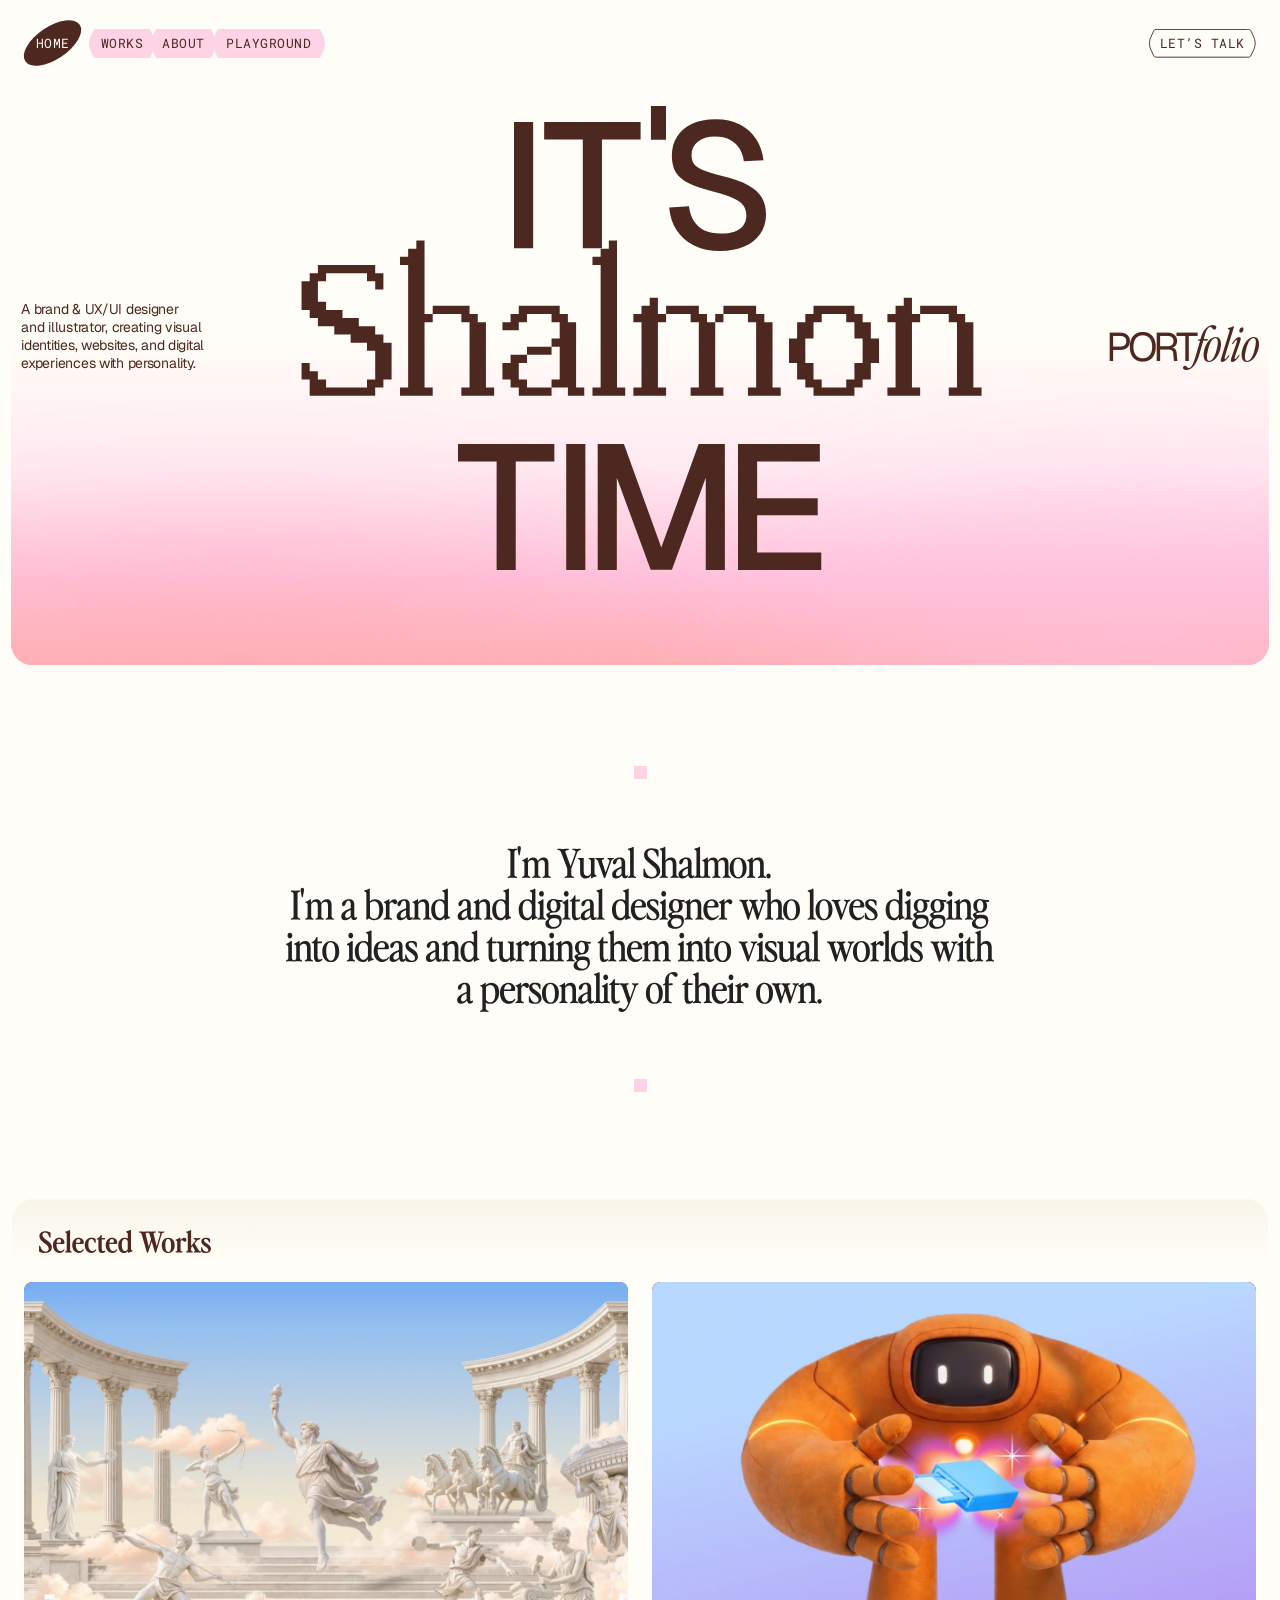
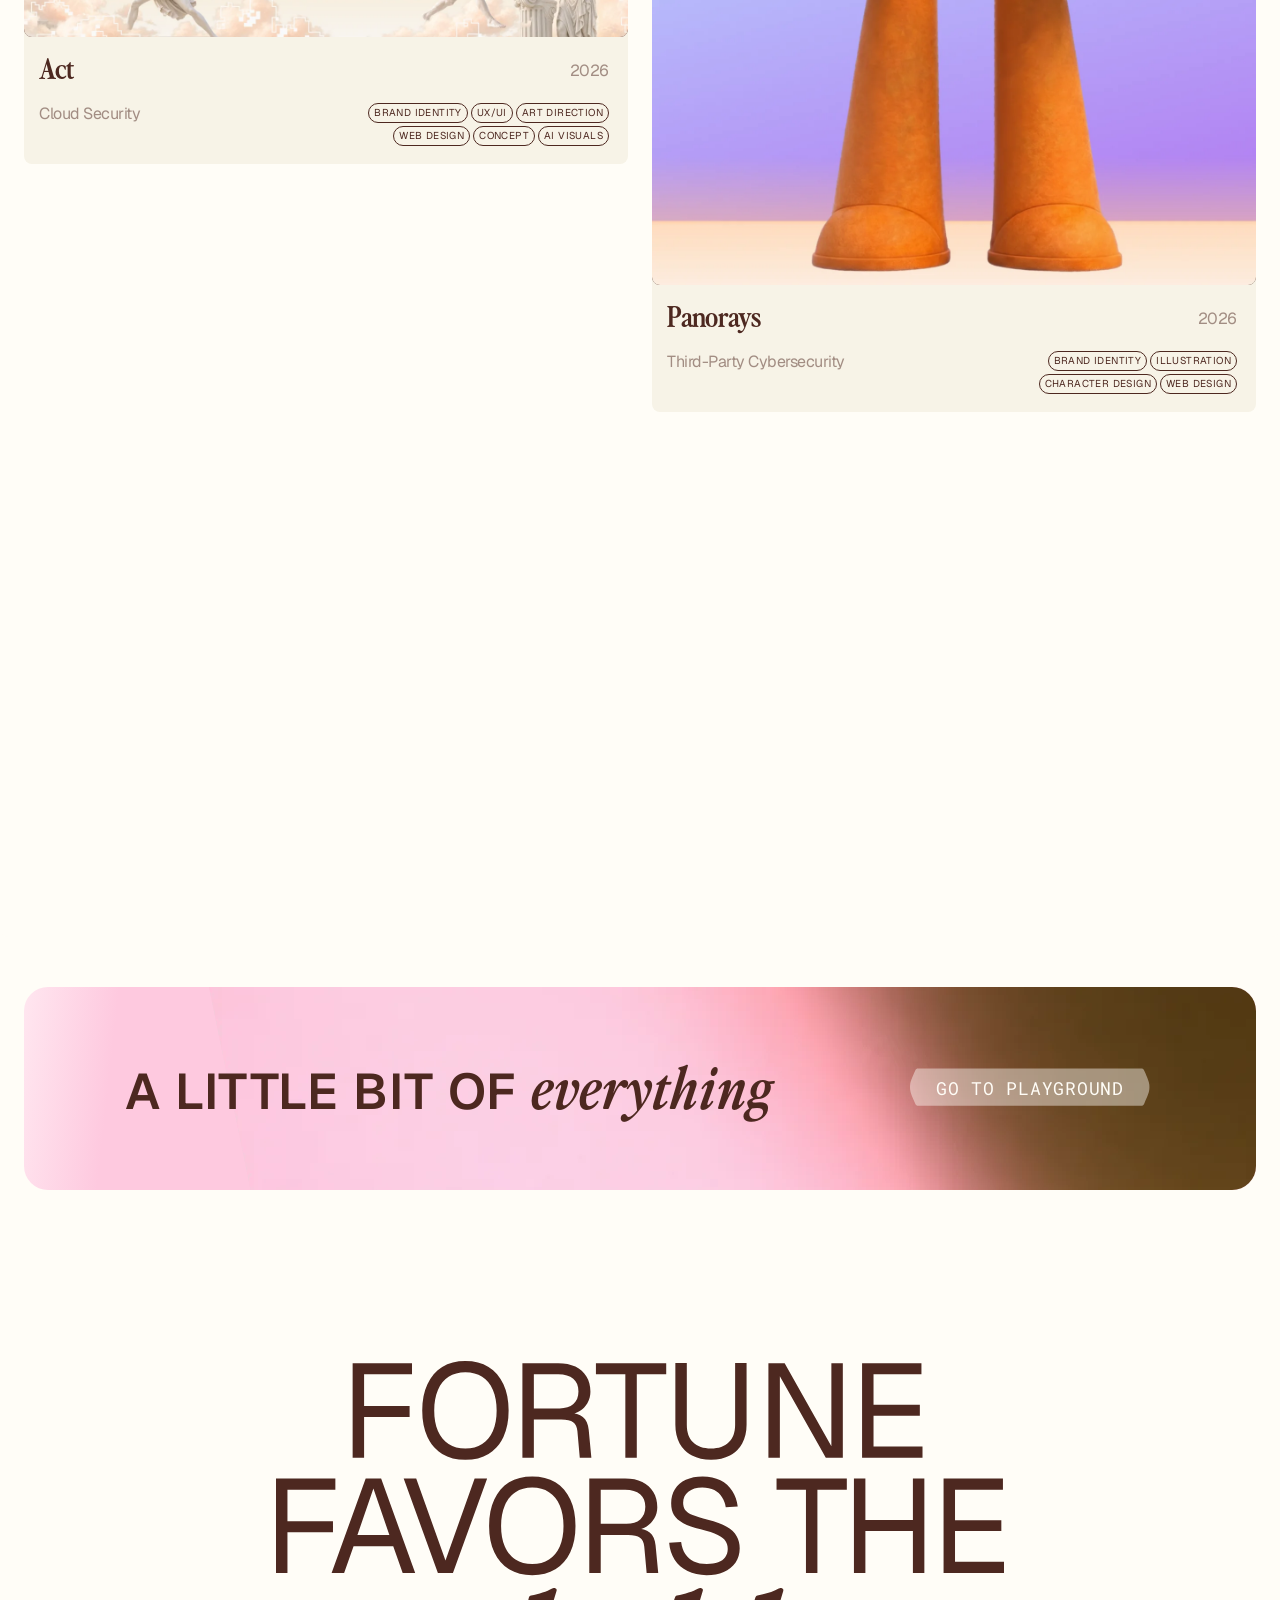
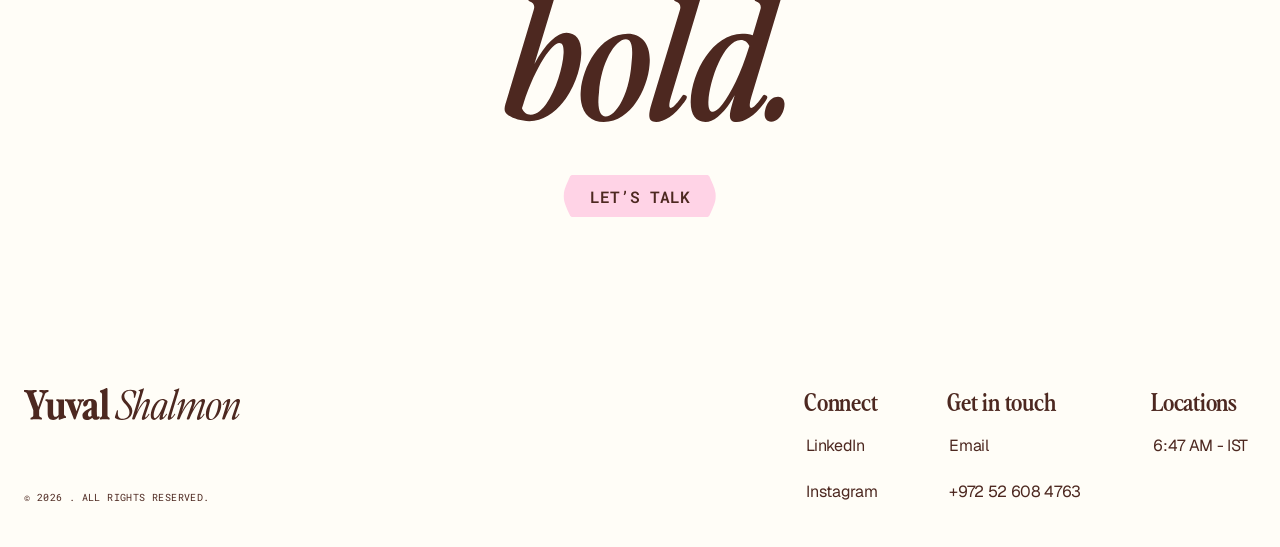
==== index.html @ e9b5f9e1 "Desktop menu 8% smaller, same side margins Co-Authored-By: Claude Opus 5.5 <noreply@anthropic.com> C" ====
<!doctype html>
<html lang="en">
<head>
<meta charset="utf-8">
<meta name="viewport" content="width=device-width, initial-scale=1">
<title>Yuval Shalmon — Portfolio</title>
<meta name="description" content="Yuval Shalmon — brand &amp; UX/UI designer and illustrator, creating visual identities, websites and digital experiences with personality.">
<meta property="og:title" content="Yuval Shalmon — Portfolio">
<meta property="og:description" content="Yuval Shalmon — brand &amp; UX/UI designer and illustrator, creating visual identities, websites and digital experiences with personality.">
<meta property="og:image" content="/assets/img/card-panorays.webp">
<meta name="theme-color" content="#fffdf7">
<link rel="icon" href="/favicon.ico" sizes="any">
<link rel="icon" href="/favicon.svg" type="image/svg+xml">
<link rel="apple-touch-icon" href="/apple-touch-icon.png">
<link rel="preconnect" href="https://fonts.googleapis.com">
<link rel="preconnect" href="https://fonts.gstatic.com" crossorigin>
<link href="https://fonts.googleapis.com/css2?family=Geist:wght@400;500;600;700&family=Instrument+Sans&family=Roboto+Mono:wght@400;600&display=swap" rel="stylesheet">
<link rel="preload" href="/fonts/PerfectlyNineties-Regular.woff2" as="font" type="font/woff2" crossorigin>
<link rel="preload" href="/fonts/PerfectlyNineties-SemiboldItalic.woff2" as="font" type="font/woff2" crossorigin>
<script>
/* Figma is drawn at 1440px. On wider screens, scale the whole page up so the
   24px side margins and every proportion stay exactly as in the design. */
(function(){var d=document.documentElement;function f(){d.style.setProperty('--z',Math.max(1,d.clientWidth/1440));}f();addEventListener('resize',f);})();
</script>
<script>
/* Phones: the mobile layout is still being designed, so show a short note instead.
   Add ?preview to the address once to see the real site on a phone (and ?preview=off to undo). */
(function(){var d=document.documentElement,k='ys-preview',q=location.search,p=false;
try{if(/[?&]preview=off/.test(q))localStorage.removeItem(k);else if(/[?&]preview/.test(q))localStorage.setItem(k,'1');p=localStorage.getItem(k)==='1';}catch(e){p=/[?&]preview(?!=off)/.test(q);}
if(!p&&matchMedia('(max-width: 760px)').matches)d.classList.add('gate');})();
</script>
<link rel="stylesheet" href="/css/style.css?v=bc53f3c6">
</head>
<body>
<div class="gate-screen" role="dialog" aria-label="Mobile version coming soon">
  <img class="gate-screen__name" src="/assets/svg/footer-name.svg?v=022867fd" alt="Yuval Shalmon">
  <p class="gate-screen__title">The mobile version<br>is <em>on its way.</em></p>
  <p class="gate-screen__text">For now, please visit on a computer to see the full portfolio.</p>
  <a class="gate-screen__mail" href="mailto:yuvalshalmon.sk@gmail.com">yuvalshalmon.sk@gmail.com</a>
</div>
<nav class="nav" aria-label="Main">
  <div class="nav__left">
    <a class="nav__home" href="/" aria-current="page">home</a>
    <a class="pill" href="/#works">works</a>
    <a class="pill" href="/about/">about</a>
    <a class="pill pill--md" href="#playground">Playground</a>
  </div>
  <a class="talk" href="#contact"><span>Let’s talk</span></a>
  <button class="menu-btn" type="button" aria-expanded="false" aria-controls="mnav"><span class="menu-btn__open">menu</span><span class="menu-btn__close">close</span></button>
</nav>
<div class="mnav" id="mnav" aria-label="Menu" hidden>
  <ul class="mnav__list">
    <li><a class="mnav__pill" href="/" aria-current="page">home</a></li>
    <li><a class="mnav__pill" href="/#works">works</a></li>
    <li><a class="mnav__pill" href="/about/">about</a></li>
    <li><a class="mnav__pill" href="#playground">playground</a></li>
    <li><a class="mnav__pill mnav__pill--talk" href="#contact">let’s talk</a></li>
  </ul>
  <div class="mnav__foot">
    <img src="/assets/svg/footer-name.svg?v=022867fd" width="216" height="32" alt="Yuval Shalmon">
    <p>© 2026 . All rights reserved.</p>
  </div>
</div>
<div class="page">
<header class="hero">
  <div class="hero__card" aria-hidden="true"></div>
  <h1 class="sr-only">It’s Shalmon time — Yuval Shalmon, portfolio</h1>
  <img class="hero__its" src="/assets/svg/its.svg?v=fc3ae47b" width="284" height="163" alt="">
  <div class="hero__name" data-cycle="300" aria-hidden="true">
    <img src="/assets/svg/shalmon/1.svg?v=ef88a110" width="872" height="250" alt="" class="is-on">
    <img src="/assets/svg/shalmon/2.svg?v=8f616859" width="872" height="246" alt="">
    <img src="/assets/svg/shalmon/3.svg?v=ed802a77" width="872" height="268" alt="">
    <img src="/assets/svg/shalmon/4.svg?v=d7051794" width="872" height="248" alt="">
    <img src="/assets/svg/shalmon/5.svg?v=d0a112cd" width="872" height="255" alt="">
    <img src="/assets/svg/shalmon/6.svg?v=044075e8" width="872" height="249" alt="">
  </div>
  <img class="hero__time" src="/assets/svg/time.svg?v=5c3577ab" width="411" height="142" alt="">
  <div class="hero__meta">
    <p class="hero__intro">A brand &amp; UX/UI designer <br>and illustrator, creating visual identities, websites, and digital experiences with personality.</p>
    <p class="hero__portfolio" aria-hidden="true">PORT<span class="serif-i">folio</span></p>
  </div>
</header>

<section class="me">
  <span class="dot" aria-hidden="true"></span>
  <p class="me__text reveal"><span class="me__m" aria-hidden="true">I'm Yuval Shalmon.<br>I'm a brand and digital designer who loves digging into ideas and turning them into visual worlds with a personality of their own.</span><span class="sr-only">I'm Yuval Shalmon. I'm a brand and digital designer who loves digging into ideas and turning them into visual worlds with a personality of their own.</span><img src="/assets/svg/me.svg?v=c05a2ff4" width="796" height="187" alt=""></p>
  <span class="dot" aria-hidden="true"></span>
</section>

<section class="works" id="works">
  <div class="works__tab"><img src="/assets/svg/works-tab.svg?v=15ef6501" alt=""><h2 class="works__title"><img src="/assets/svg/selected-works.svg?v=f00af31d" width="172" height="24" alt="Selected Works"></h2></div>
  <div class="works__grid">
    <div class="works__col">
      <a class="card reveal" href="/work/act/">
        <div class="card__img"><img src="/assets/img/card-act.webp?v=56895cdb" width="684" height="402" alt="Act project" loading="lazy"></div>
        <div class="card__info">
          <h3 class="card__title">Act</h3>
          <span class="card__year">2026</span>
          <p class="card__sub">Cloud Security</p>
          <div class="tags"><span class="tags__row"><span class="tag">Brand Identity</span><span class="tag">UX/UI</span><span class="tag">Art Direction</span></span><span class="tags__row"><span class="tag">Web Design</span><span class="tag">Concept</span><span class="tag">AI Visuals</span></span></div>
        </div>
      </a>
      <a class="card reveal" href="/work/post-nature/">
        <div class="card__img"><img src="/assets/img/card-postnature.webp?v=cc2af09e" width="684" height="683" alt="Post Nature project" loading="lazy"><video class="card__video" style="left:0.000%;width:100.000%;top:0.000%;height:100.000%;object-fit:contain;background:#000;" src="/assets/video/postnature/kling.mp4?v=791bbee7" muted loop playsinline autoplay preload="metadata"></video></div>
        <div class="card__info">
          <h3 class="card__title">Post Nature</h3>
          <span class="card__year">2025</span>
          <p class="card__sub">Interactive Exhibition</p>
          <div class="tags"><span class="tags__row"><span class="tag">Art Direction</span><span class="tag">UX/UI</span><span class="tag">Research</span></span><span class="tags__row"><span class="tag">AI Design</span><span class="tag">Concept</span><span class="tag">Visual Identity</span><span class="tag">Exhibition</span></span></div>
        </div>
      </a>
    </div>
    <div class="works__col">
      <a class="card reveal" href="/work/panorays/">
        <div class="card__img"><img src="/assets/img/card-panorays.webp?v=1d7ac7f8" width="684" height="683" alt="Panorays project" loading="lazy"></div>
        <div class="card__info">
          <h3 class="card__title">Panorays</h3>
          <span class="card__year">2026</span>
          <p class="card__sub">Third-Party Cybersecurity</p>
          <div class="tags"><span class="tags__row"><span class="tag">Brand Identity</span><span class="tag">Illustration</span></span><span class="tags__row"><span class="tag">Character Design</span><span class="tag">Web Design</span></span></div>
        </div>
      </a>
      <a class="card reveal" href="/work/kanopy/">
        <div class="card__img"><img src="/assets/img/card-kanopy.webp?v=59b3feed" width="684" height="402" alt="Kanopy project" loading="lazy"><video class="card__video" style="left:-3.947%;width:107.939%;top:-2.985%;height:106.269%;object-fit:cover;" src="/assets/video/kanopy/laptop-card.mp4?v=b5baca15" muted loop playsinline autoplay preload="metadata"></video></div>
        <div class="card__info">
          <h3 class="card__title">Kanopy</h3>
          <span class="card__year">2025</span>
          <p class="card__sub">Cybersecurity</p>
          <div class="tags"><span class="tags__row"><span class="tag">Brand Identity</span><span class="tag">Illustration</span></span><span class="tags__row"><span class="tag">Web Design</span><span class="tag">UX/UI</span><span class="tag">Concept</span></span></div>
        </div>
      </a>
    </div>
  </div>
</section>

<section class="banner-wrap" id="playground">
  <div class="banner reveal">
    <img class="banner__bg" src="/assets/img/banner.webp?v=f124410d" width="1241" height="203" alt="" loading="lazy">
    <p class="banner__text">A little bit of <span class="serif-i">everything</span></p>
    <a class="banner__btn" data-magnetic href="#playground">go to Playground</a>
  </div>
</section>

<div class="endzone"><section class="cta reveal">
  <h2 class="cta__title"><span class="sr-only">Fortune favors the bold.</span><img src="/assets/svg/cta-bold.svg?v=590a223b" width="820" height="407" alt=""></h2>
  <a class="cta__btn" href="#contact">Let’s talk</a>
</section>
<footer class="footer" id="contact">
  <div class="footer__brand">
    <p class="footer__name"><img src="/assets/svg/footer-name.svg?v=022867fd" width="216" height="32" alt="Yuval Shalmon"></p>
    <p class="footer__copy">© 2026 . All rights reserved.</p>
  </div>
  <div class="footer__cols">
    <div class="footer__col"><h3>Connect</h3><a href="https://www.linkedin.com/in/yuval-shalmon" target="_blank" rel="noopener">LinkedIn</a><a href="https://www.instagram.com/yuval_shalmon/" target="_blank" rel="noopener">Instagram</a></div>
    <div class="footer__col"><h3>Get in touch</h3><a href="mailto:yuvalshalmon.sk@gmail.com">Email</a><a href="tel:+972526084763">+972 52 608 4763</a></div>
    <div class="footer__col"><h3>Locations</h3><span class="clock" data-clock>12:18 PM - IDT</span></div>
  </div>
</footer>
</div></div>
<script src="/js/main.js?v=d4887239" defer></script>
</body>
</html>
---- css/style.css ----
/* ==========================================================================
   Yuval Shalmon — Portfolio
   Built from the Figma file "יובל וניצן <3" (page: קלוד).
   Desktop is drawn on a 1440px canvas; --u is one Figma pixel, so
   calc(N * var(--u)) keeps every measurement proportional on any screen.
   ========================================================================== */

/* Brand font: Perfectly Nineties Handwritten (licensed, files in /fonts).
   Only Regular + Italic exist, so the heavier weights used in the Figma
   (Semibold / Bold) map onto the same files instead of a fake browser bold. */
/* Perfectly Nineties (Yuval's licensed font, demo files): regular, semibold, semibold italic, light italic */
@font-face { font-family: "Perfectly Nineties"; font-style: normal; font-weight: 100 499; font-display: swap; src: url(../fonts/PerfectlyNineties-Regular.woff2) format("woff2"); }
@font-face { font-family: "Perfectly Nineties"; font-style: normal; font-weight: 500 900; font-display: swap; src: url(../fonts/PerfectlyNineties-Semibold.woff2) format("woff2"); }
@font-face { font-family: "Perfectly Nineties"; font-style: italic; font-weight: 100 499; font-display: swap; src: url(../fonts/PerfectlyNineties-LightItalic.woff2) format("woff2"); }
@font-face { font-family: "Perfectly Nineties"; font-style: italic; font-weight: 500 900; font-display: swap; src: url(../fonts/PerfectlyNineties-SemiboldItalic.woff2) format("woff2"); }

:root {
  --brown: #4d2820;
  --ink: #212121;
  --cream: #fffdf7;
  --sand: #f7f3e7;
  --pink: #ffd3e6;
  --brown-50: rgba(77, 40, 32, 0.5);

  --serif: "Perfectly Nineties", Georgia, serif;
  --display: "Geist", "Helvetica Neue", Arial, sans-serif;
  --sans: "Geist", "Helvetica Neue", Arial, sans-serif;
  --mono: "Roboto Mono", ui-monospace, monospace;
  --link: "Instrument Sans", "Geist", sans-serif;

  --u: calc(min(100vw, 1440px) / 1440);
}

*, *::before, *::after { box-sizing: border-box; }
html { -webkit-text-size-adjust: 100%; scroll-behavior: smooth; }
body {
  margin: 0;
  background: var(--cream);
  color: var(--brown);
  font-family: var(--sans);
  -webkit-font-smoothing: antialiased;
  overflow-x: hidden;
}
img { display: block; max-width: 100%; }
a { color: inherit; text-decoration: none; }
p { margin: 0; }
h1, h2, h3 { margin: 0; font-weight: inherit; }
.page { max-width: 1440px; margin: 0 auto; position: relative; zoom: var(--z, 1); }
.sr-only { position: absolute; width: 1px; height: 1px; padding: 0; margin: -1px; overflow: hidden; clip: rect(0 0 0 0); white-space: nowrap; border: 0; }
.serif-i { font-family: var(--serif); font-style: italic; }

/* ---------- Navigation ---------- */
.nav {
  position: absolute; top: 0; left: 0; right: 0; z-index: 20;
  display: flex; align-items: center; justify-content: space-between;
  padding: 12px 24px 12px 16px;
  font-family: var(--mono); font-size: 14px; text-transform: uppercase;
  letter-spacing: 0.04em; line-height: 1;
}
.nav__left { display: flex; align-items: center; }
.nav__home {
  width: 79.58px; height: 69.71px; display: grid; place-items: center;
  background: url(../assets/svg/nav-home.svg) center / 100% 100% no-repeat;
  color: var(--cream);
}
.pill {
  display: inline-flex; align-items: center; justify-content: center; width: 71.16px; height: 31.53px; padding: 1px 0 0;
  background: url(../assets/svg/pill-sm.svg) center / 100% 100% no-repeat;
  color: var(--brown); white-space: nowrap;
  transition: transform .25s ease;
}
.pill + .pill { margin-left: -4px; } /* -4px between the pills, 0 after the home blob, as in Figma */
.pill--md { width: 122.18px; background-image: url(../assets/svg/pill-md.svg); }
.pill:hover, .nav__home:hover, .talk:hover { transform: translateY(-2px); }
.nav__home, .talk { transition: transform .25s ease; }
.talk {
  display: inline-flex; align-items: center; justify-content: center; width: 116.18px; height: 31.53px; padding: 1px 0 0;
  background: url(../assets/svg/pill-talk.svg) center / 100% 100% no-repeat;
  color: var(--brown); white-space: nowrap; /* Figma: brown text, same 4% tracking as the other buttons */
}
.nav [aria-current="page"] { text-decoration: none; }

/* ---------- Home: hero ---------- */
.hero { position: relative; height: calc(760 * var(--u)); overflow: hidden; }
.hero__card {
  position: absolute; inset: calc(12 * var(--u));
  border-radius: calc(24 * var(--u));
  background: linear-gradient(180deg, #fffdf7 50%, #ffeaf2 69.471%, #ffc3de 86.426%, #ffb0b5 100%);
}
.hero__its {
  position: absolute; left: calc(577.86 * var(--u)); top: calc(119 * var(--u)); /* centred on 720 (Figma had it 7px left) */
  width: calc(284.29 * var(--u)); height: auto;
}
/* The six flattened "Shalmon" lettering styles from the Figma "fonts" component.
   They swap every 300ms, like the prototype's After-delay interaction. */
.hero__name {
  position: absolute; left: calc(284 * var(--u)); top: calc(201 * var(--u));
  width: calc(872 * var(--u)); height: calc(246 * var(--u));
}
.hero__name img { position: absolute; left: 0; top: 0; width: 100%; height: auto; max-width: none; visibility: hidden; }
.hero__name img.is-on { visibility: visible; }
.hero__time {
  position: absolute; left: calc(514.93 * var(--u)); top: calc(499 * var(--u)); /* centred on 720 */
  width: calc(410.15 * var(--u)); height: auto;
}
.hero__intro {
  position: absolute; left: calc(24 * var(--u)); top: calc(338 * var(--u)); width: 199px; /* Figma box is 193; browser Geist runs ~3% wider */
  font-size: 14px; letter-spacing: -0.02em; line-height: normal;
}
.hero__portfolio {
  position: absolute; right: calc(24 * var(--u)); top: calc(349 * var(--u));
  font: 400 40px / normal var(--sans); letter-spacing: -0.09em; white-space: nowrap;
}
.hero__portfolio .serif-i { font-size: 45.5px; letter-spacing: -0.02em; }

/* ---------- Home: intro statement ---------- */
.me { padding: 90px 24px 105px; display: flex; flex-direction: column; align-items: center; gap: 67px; }
.dot { width: 13px; height: 13px; background: var(--pink); }
.me__text {
  max-width: 810px; line-height: 0; text-align: center; color: var(--ink);
  font: 400 45px / 47px var(--serif); letter-spacing: -0.02em;
}

/* ---------- Home: selected works ---------- */
.works { background: var(--cream); border-radius: 8px; padding-bottom: 24px; }
.works__tab { position: relative; height: 61px; overflow: hidden; }
.works__tab > img { position: absolute; left: 12px; right: 12px; top: 2px; width: calc(100% - 24px); height: 63px; }
.works__title {
  position: absolute; left: 38px; top: 22px;
  font: 600 30px / normal var(--serif);
}
.works__grid { display: flex; gap: 24px; justify-content: center; padding: 24px 24px 0; }
.works__col { width: calc(684 * var(--u)); flex: 1 1 0; max-width: 684px; display: flex; flex-direction: column; gap: 19px; }

.card {
  position: relative; display: flex; flex-direction: column; overflow: hidden;
  background: var(--sand); border-radius: 8px;
}
.card__img { overflow: hidden; border-radius: 8px; background: var(--brown); }
.card__img img { width: 100%; height: auto; transition: transform .8s cubic-bezier(.2, .7, .2, 1); }
.card:hover .card__img img { transform: scale(1.035); }
.card__info { position: relative; height: 127px; padding: 13px 19px 18px 15px; }
.card__title { font: 600 26px / normal var(--serif); text-transform: capitalize; }
.card__sub, .card__year { font-size: 16px; letter-spacing: -0.03em; color: var(--brown-50); line-height: 1; }
.card__sub { position: absolute; left: 15px; top: 69px; }
.card__year { position: absolute; right: 19px; top: 26px; }
.tags {
  position: absolute; right: 19px; bottom: 18px; max-width: 300px;
  display: flex; flex-wrap: wrap; justify-content: flex-end; gap: 3px;
}
.tag {
  height: 20px; padding: 0 5px; display: inline-flex; align-items: center;
  border: .5px solid var(--brown); border-radius: 200px;
  font-size: 10px; letter-spacing: .04em; text-transform: uppercase; line-height: 1.8; white-space: nowrap;
}

/* ---------- "A little bit of everything" banner ---------- */
.banner-wrap { padding: 50px 24px; }
.banner {
  position: relative; height: 203px; overflow: hidden; border-radius: 24px;
  background: linear-gradient(96.36deg, #ffe5ef 0.33%, #fec9df 7.62%);
}
.banner__bg { position: absolute; left: calc(151 * var(--u)); top: 0; height: 100%; width: auto; max-width: none; }
.banner__text {
  position: absolute; left: calc(114 * var(--u)); top: 50%; transform: translateY(-50%);
  font: 600 50px / .84 var(--display); letter-spacing: .03em; text-transform: uppercase;
}
.banner__text .serif-i { font-size: 56px; text-transform: none; letter-spacing: 0; }
.banner__btn {
  position: absolute; left: calc(997 * var(--u)); top: 79px;
  height: 43px; padding: 2px 26px 0; display: inline-flex; align-items: center;
  background: url(../assets/svg/pill-play.svg) center / 100% 100% no-repeat;
  font: 400 18.47px / 1 var(--mono); letter-spacing: .04em; text-transform: uppercase; color: var(--cream);
  transition: transform .25s ease;
}
.banner__btn:hover { transform: translateY(-2px); }

/* ---------- CTA ---------- */
.cta { padding: 121px 64px 130px; display: flex; flex-direction: column; align-items: center; text-align: center; }
.cta__title {
  font: 400 calc(180 * var(--u)) / .81 var(--display); letter-spacing: -0.02em; text-transform: uppercase;
}
.cta__title .bold { display: block; font-size: 1.0556em; line-height: .87; text-transform: lowercase; }
.cta__title .bold .serif-i { letter-spacing: 0; }
.cta__btn {
  margin-top: 12px; width: 160px; height: 43px; padding-top: 1px; display: inline-flex; align-items: center; justify-content: center;
  background: url(../assets/svg/pill-cta.svg) center / 100% 100% no-repeat;
  font: 600 16px / 1 var(--mono); letter-spacing: 0; text-transform: uppercase; color: var(--brown);
  transition: transform .25s ease;
}
.cta__btn--dark { background-image: url(../assets/svg/pill-cta-dark.svg); color: var(--cream); }
.cta__btn:hover { transform: translateY(-2px); }

/* ---------- Footer ---------- */
.footer { display: flex; justify-content: space-between; align-items: stretch; gap: 40px; padding: 40px 24px; }
.footer__brand { display: flex; flex-direction: column; justify-content: space-between; gap: 40px; }
.footer__name { font: 400 40px / 1 var(--serif); letter-spacing: -0.02em; }
.footer__name .serif-i { font-weight: 600; }
.footer__copy { font: 400 10px / 1.8 var(--mono); letter-spacing: .04em; text-transform: uppercase; }
.footer__cols { display: flex; gap: 56px; }
.footer__col { display: flex; flex-direction: column; align-items: flex-start; gap: 14px; }
.footer__col h3 { padding-left: 6px; font: 600 24px / 1.13 var(--serif); letter-spacing: -0.01em; }
.footer__col a, .footer__col span { padding: 8px 8px 6px; font: 400 16px / 1.1 var(--link); letter-spacing: -0.02em; border-radius: 96px; }
.footer__col a:hover { text-decoration: underline; text-underline-offset: 3px; }
.footer__col .clock { font-family: var(--sans); }

/* ---------- About ---------- */
.about-hero { position: relative; padding-top: 179px; }
.about-hero h1 {
  padding-left: 20px; white-space: nowrap;
  font: 400 110px / 85px var(--sans); letter-spacing: -0.02em; text-transform: uppercase;
}
.about-hero h1 .serif-i { font-weight: 600; text-transform: capitalize; letter-spacing: 0; }
.about-row { display: flex; gap: 20px; align-items: center; padding: 70px 24px 11px 25px; }
.about-row > img { width: 274px; height: 366px; object-fit: cover; border-radius: 8px; flex: none; }
.panel { background: var(--sand); border: 1px solid #f4f4f4; border-radius: 8px; padding: 24px; }
.panel--about { width: 490px; height: 366px; flex: none; }
.panel--about h2 { font: 600 30px / normal var(--serif); margin-bottom: 19px; }
.panel--about p { font-size: 16px; letter-spacing: -0.02em; text-transform: capitalize; }
.about-side { width: 292px; flex: none; display: flex; flex-direction: column; gap: 22px; }
.panel--small { font-size: 14px; letter-spacing: -0.02em; line-height: normal; }
.panel--small h3 { font: italic 700 16px / normal var(--serif); }
.panel--small strong { font-weight: 500; display: block; }
.panel--small .muted { color: var(--brown-50); margin-bottom: 0; }
.panel--small .muted + strong { margin-top: 0; }
.about-cta { position: relative; height: 891px; overflow: hidden; }
.about-cta__bg { position: absolute; left: 0; top: 173px; width: 100%; height: 718px; object-fit: cover; }
.about-cta .cta { position: relative; padding-top: 138px; }
.about-cta .cta__title { font-size: 110px; letter-spacing: -0.02em; }
.about-cta .footer { position: absolute; left: 0; right: 0; bottom: 0; }

/* ---------- Project pages ---------- */
.project__stack img { width: 100%; height: auto; }
.project__stack { line-height: 0; }

/* ---------- Scroll reveal (respects reduced motion) ---------- */
@media (prefers-reduced-motion: no-preference) {
  .reveal { opacity: 0; transform: translateY(24px); transition: opacity .9s ease, transform .9s cubic-bezier(.2, .7, .2, 1); }
  .reveal.is-in { opacity: 1; transform: none; }
}

/* ---------- Tablet ---------- */
@media (max-width: 1100px) {
  .about-row { flex-wrap: wrap; justify-content: center; }
  .about-hero h1 { font-size: 80px; line-height: 64px; }
  .about-cta .cta__title { font-size: 80px; }
  .footer { flex-direction: column; }
  .footer__cols { flex-wrap: wrap; gap: 32px; }
  .banner__text { font-size: 36px; }
  .banner__text .serif-i { font-size: 40px; }
}

/* ---------- Mobile ---------- */
@media (max-width: 760px) {
  .nav { padding: 8px 12px 8px 8px; font-size: 12px; }
  .nav .talk { display: none; }
  .nav__home { width: 64px; height: 56px; background-size: 54px 42px; }
  .pill { height: 25px; padding: 1px 8px 0; }

  .hero { height: auto; padding: calc(620 * var(--u) + 110px) 0 48px; }
  .hero__intro, .hero__portfolio { position: static; }
  .hero__meta { position: relative; display: flex; flex-direction: column; gap: 16px; padding: 0 24px; }
  .hero__portfolio { font-size: 32px; }
  .hero__portfolio .serif-i { font-size: 36px; }
  .hero__its, .hero__name, .hero__time { margin-top: 80px; }
  .hero__card { inset: 8px; border-radius: 16px; }

  .me { padding: 56px 20px 64px; gap: 40px; }
  .me__text { font-size: 28px; line-height: 31px; }

  .works__grid { flex-direction: column; padding: 16px 12px 0; gap: 16px; }
  .works__col { width: 100%; max-width: none; gap: 16px; }
  .works__tab > img { left: 4px; width: calc(100% - 8px); }
  .works__title { left: 24px; font-size: 26px; }
  .card__info { height: auto; min-height: 150px; padding: 12px 14px 14px; }
  .card__year { right: 14px; top: 20px; }
  .card__sub { position: static; margin-top: 4px; }
  .tags { position: static; justify-content: flex-start; margin-top: 16px; max-width: none; }

  .banner-wrap { padding: 32px 12px; }
  .banner { height: 220px; }
  .banner__bg { left: auto; right: -260px; }
  .banner__text { left: 20px; top: 32px; transform: none; font-size: 28px; }
  .banner__text .serif-i { font-size: 32px; display: block; margin-top: 4px; }
  .banner__btn { left: 20px; top: auto; bottom: 24px; font-size: 14px; height: 36px; padding: 2px 20px 0; }

  .cta { padding: 72px 20px 80px; }
  .cta__title { font-size: 64px; }
  .cta__btn { font-size: 15px; width: 150px; height: 40px; }

  .footer { padding: 32px 20px; }
  .footer__name { font-size: 32px; }
  .footer__cols { gap: 24px 32px; }

  .about-hero { padding-top: 120px; }
  .about-hero h1 { font-size: 52px; line-height: 44px; white-space: normal; }
  .about-row { padding: 40px 12px 0; gap: 12px; }
  .about-row > img { width: calc(50% - 6px); height: auto; aspect-ratio: 274 / 366; }
  .panel--about, .about-side { width: 100%; height: auto; }
  .about-cta { height: auto; }
  .about-cta__bg { top: 80px; height: calc(100% - 80px); }
  .about-cta .cta { padding-top: 96px; }
  .about-cta .cta__title { font-size: 56px; }
  .about-cta .footer { position: relative; }
}

/* ==========================================================================
   Case-study pages built as real code (Act first)
   All sizes are Figma px × --u, so the 1440 layout scales evenly.
   ========================================================================== */
.case { --gap: calc(24 * var(--u)); --r: calc(8 * var(--u)); background: var(--cream); }
.case .tile { width: 100%; height: auto; border-radius: var(--r); }
.row { display: flex; gap: var(--gap); padding: 0 var(--gap); margin-bottom: var(--gap); }
.row > * { min-width: 0; }
.row--full { padding: 0; }
.row--full .tile { border-radius: 0; }
.row--2 > * { flex: 1 1 0; }
.row--grid4 { padding: 0 var(--gap) 0 calc(26 * var(--u)); }
.row--grid4 > .tile { flex: 682 1 0; }
.row--grid4 .col { flex: 682 1 0; display: flex; flex-direction: column; gap: var(--gap); }
.row--type { gap: calc(30 * var(--u)); }
.row--type > :first-child { flex: 507 1 0; }
.row--type > :last-child { flex: 855 1 0; }
.stack { position: relative; }
.stack > .tile { display: block; }
.overlay { position: absolute; object-fit: cover; display: block; }
video.tile { display: block; background: #000; }

.case-hero > .tile { border-radius: 0; }
.case-info {
  display: flex; justify-content: space-between; gap: 40px;
  padding: calc(50 * var(--u)) var(--gap) calc(76 * var(--u));
  color: #212121;
}
.case-info__title { width: calc(327 * var(--u)); min-width: 240px; }
.case-info__num { font: italic 600 14px / 41px var(--serif); color: var(--brown); height: 33px; }
.case-info__name { font: italic 600 40px / 41px var(--serif); color: var(--brown); text-transform: uppercase; margin-bottom: 99px; }
.case-info__tags { display: flex; flex-wrap: wrap; gap: 3px; max-width: 296px; }
.case-info__tags .tag { border-color: #212121; color: #212121; }
.case-info__body { width: calc(684 * var(--u)); min-width: 300px; font: 400 16px / 1.36 var(--sans); letter-spacing: 0; }
.case-label { font: italic 400 14px / 1.16 var(--serif); color: #646464; letter-spacing: -0.02em; margin-bottom: 10px; }
.case-text p.gap { margin-top: 1.2em; }
.case-meta { display: flex; gap: 86px; margin-top: 40px; }
.case-meta > div:first-child { width: 269px; }
.case-meta .case-label { margin-bottom: 12px; }
.case-role { font-style: italic; letter-spacing: -0.01em; }

@media (max-width: 760px) {
  .case { --gap: 12px; --r: 8px; }
  .row--2, .row--grid4, .row--type { flex-direction: column; padding: 0 12px; }
  .row--inset { padding: 0 12px; }
  .case-info { flex-direction: column; padding: 32px 20px 48px; }
  .case-info__title, .case-info__body { width: 100%; min-width: 0; }
  .case-info__name { margin-bottom: 24px; }
  .case-meta { gap: 32px; }
  .case-meta > div:first-child { width: auto; }
}

/* ==========================================================================
   Flattened lettering from Figma (vectors instead of live type)
   ========================================================================== */
.me__text img { width: calc(796 * var(--u)); height: auto; margin: 0 auto; }
.works__title { top: 33px; left: 39px; line-height: 0; }
.works__title img { width: 172px; height: auto; }
.card__title { line-height: 0; padding-top: 12px; }
.card__title img { width: auto; }
.cta__title { line-height: 0; }
.cta__title img { width: calc(820 * var(--u)); height: auto; }
.cta .cta__btn { margin-top: calc(60 * var(--u)); }
.about-cta .cta__title img { width: calc(500 * var(--u)); }
.footer__name { line-height: 0; }
.footer__name img { width: 216px; height: auto; }
@media (max-width: 760px) {
  .me__text img { width: 100%; }
  .cta__title img { width: 100%; max-width: 420px; }
  .about-cta .cta__title img { width: 80%; }
  .works__title { left: 24px; }
}

/* ==========================================================================
   Interactions
   ========================================================================== */

/* 1. Hero gradient that breathes: two soft colour clouds drift very slowly
      across the Figma gradient, so the pink never sits still. */
.hero__card { overflow: hidden; isolation: isolate; }
.hero__card::before, .hero__card::after {
  content: ""; position: absolute; inset: -30%; z-index: -1; pointer-events: none;
  filter: blur(60px); opacity: .75; will-change: transform;
}
.hero__card::before { background: radial-gradient(40% 30% at 30% 85%, #ffb0b5 0%, rgba(255,176,181,0) 70%); animation: drift-a 26s ease-in-out infinite alternate; }
.hero__card::after  { background: radial-gradient(35% 28% at 75% 80%, #ffc3de 0%, rgba(255,195,222,0) 70%); animation: drift-b 32s ease-in-out infinite alternate; }
@keyframes drift-a { from { transform: translate3d(-6%, 4%, 0) scale(1); } to { transform: translate3d(10%, -6%, 0) scale(1.15); } }
@keyframes drift-b { from { transform: translate3d(8%, 2%, 0) scale(1.1); } to { transform: translate3d(-10%, -8%, 0) scale(.95); } }

/* 2. Menu: on scroll the whole menu gathers into one row in the centre,
      and "Let's talk" turns into a pink pill like the others.
      Back at the top it spreads out to the sides again. (JS sets the offsets.) */
.nav { position: fixed; left: 0; right: 0; max-width: 1440px; margin: 0 auto; zoom: var(--z, 1); }
.nav__left, .nav .talk { transition: transform .7s cubic-bezier(.65,0,.25,1); will-change: transform; }

/* the home blob spins a little; pills hop up on hover */
.nav__home { transition: transform .5s cubic-bezier(.34,1.56,.64,1); }
.nav__home:hover { transform: rotate(-14deg) scale(1.06); }
.pill { transition: transform .35s cubic-bezier(.34,1.56,.64,1); transform-origin: 50% 100%; }
.pill:hover { transform: translateY(-3px) rotate(-3deg); }
.pill:nth-child(3):hover { transform: translateY(-3px) rotate(3deg); }
.pill:active, .cta__btn:active, .banner__btn:active { transform: scale(.94); }

/* "Let's talk": outline pill at the top, pink filled pill once the menu gathers */
.talk { position: relative; isolation: isolate; background: none; }
.talk::before, .talk::after { content: ""; position: absolute; inset: 0; z-index: -1; background: center / 100% 100% no-repeat; transition: opacity .45s ease; }
.talk::before { background-image: url(../assets/svg/pill-talk.svg); }
.talk::after  { background-image: url(../assets/svg/pill-talk-pink.svg); opacity: 0; }
.talk > span { display: inline-block; transition: transform .35s cubic-bezier(.34,1.56,.64,1); }
.talk:hover > span { transform: translateY(-1px); }
.nav.is-compact .talk { color: var(--brown); }
.nav.is-compact .talk::before { opacity: 0; }
.nav.is-compact .talk::after { opacity: 1; }
.pill:hover, .nav__home:hover { filter: none; }

/* 3. Project cards: a "View project" sticker follows the cursor */
.cursor-tag {
  position: fixed; left: 0; top: 0; z-index: 50; pointer-events: none;
  padding: 10px 16px 9px; border-radius: 100px; background: var(--brown); color: var(--cream);
  font: 400 13px / 1 var(--mono); letter-spacing: .06em; text-transform: uppercase; white-space: nowrap;
  transform: translate3d(-50%, -50%, 0) scale(0); transition: transform .3s cubic-bezier(.34,1.56,.64,1);
}
.cursor-tag.is-on { transform: translate3d(-50%, -50%, 0) scale(1); }
.card { cursor: none; }
.card .card__img img { transition: transform 1s cubic-bezier(.2,.7,.2,1); }

/* 4. CTA "Let's talk": turns brown with pink text on hover */
.cta__btn { position: relative; isolation: isolate; transition: color .3s ease, transform .25s ease; }
.cta__btn::after { content: ""; position: absolute; inset: 0; z-index: -1; background: url(../assets/svg/pill-cta-dark.svg) center / 100% 100% no-repeat; opacity: 0; transition: opacity .3s ease; }
.cta__btn:hover { color: var(--pink); transform: none; }
.cta__btn:hover::after { opacity: 1; }
.cta__btn--dark:hover { color: var(--pink); }

/* Magnetic: the banner button leans toward the cursor */
[data-magnetic] { transition: transform .5s cubic-bezier(.2,.7,.2,1); will-change: transform; }

/* Coarse pointers (touch) get no custom cursor */
@media (hover: none) { .card { cursor: pointer; } .cursor-tag { display: none; } }

@media (prefers-reduced-motion: reduce) {
  .hero__card::before, .hero__card::after { animation: none; }
  .nav__left, .nav .talk, .pill, .nav__home, [data-magnetic] { transition: none; }
}

/* ==========================================================================
   Act: moving pieces from the Figma "act- move" section
   ========================================================================== */
/* frame-by-frame loops (logo materials, line drawings, statue slideshow) */
.frames { position: relative; overflow: hidden; }
.frames img { position: absolute; inset: 0; width: 100%; height: 100%; object-fit: cover; visibility: hidden; }
.frames img.is-on { visibility: visible; }
.frames--cover { aspect-ratio: 684 / 855 !important; }

/* relief carousel: 5 reliefs rotate through 3 visible slots */
.relief-row { position: relative; height: calc(872 * var(--u)); overflow: hidden; }
.relief-carousel { position: absolute; left: calc(-55 * var(--u)); top: 0; width: calc(1551 * var(--u)); height: 100%; }
.relief {
  position: absolute; left: 0; top: 0; max-width: none;
  transition: left .45s cubic-bezier(.42,0,.58,1), top .45s cubic-bezier(.42,0,.58,1),
              width .45s cubic-bezier(.42,0,.58,1), height .45s cubic-bezier(.42,0,.58,1), opacity .45s cubic-bezier(.42,0,.58,1);
}
.relief.no-anim { transition: none; }
@media (max-width: 760px) {
  .relief-row { height: 62vw; }
  .relief-carousel { left: -3.8%; width: 107.7%; }
}
@media (prefers-reduced-motion: reduce) { .relief { transition: none; } }
/* layers that sit above a video inside a tile (e.g. clouds drifting over a screen) */
.stack > .over-top { position: absolute; inset: 0; width: 100%; height: 100%; pointer-events: none; border-radius: var(--r); }
/* card tags: two fixed rows like the Figma, right-aligned */
.card .tags { flex-direction: column; align-items: flex-end; flex-wrap: nowrap; max-width: none; }
.tags__row { display: flex; gap: 3px; }
@media (max-width: 760px) { .card .tags { align-items: flex-start; } .tags__row { flex-wrap: wrap; } }
/* rows keep their own Figma spacing (set inline); tiles clip overlaid videos */
.case--pn .row { margin-bottom: 0; }
.stack.clip { overflow: hidden; border-radius: var(--r); }
.row--full .stack.clip { border-radius: 0; }
@media (max-width: 760px) { .case--pn .row { margin-top: 12px !important; } }
.card__img { position: relative; }
.card__video { position: absolute; left: 0; width: 100%; object-fit: cover; pointer-events: none; transition: transform 1s cubic-bezier(.2,.7,.2,1); }
.card:hover .card__video { transform: scale(1.035); }

/* Videos are decoration: never show the iPhone's big play button over them */
video::-webkit-media-controls-start-playback-button { display: none !important; -webkit-appearance: none; }
video::-webkit-media-controls { display: none !important; }

/* ================= Post Nature: live headings ================= */
.pn-head { display: flex; align-items: flex-start; min-height: calc(271 * var(--u)); padding: 0 calc(24 * var(--u)); color: #1f2421; }
.pn-head img { display: block; height: auto; max-width: none; }
.pn-head__l { width: calc(698 * var(--u)); padding-top: calc(34 * var(--u)); flex: none; }
.pn-head__label { margin: 0 0 calc(19 * var(--u)); }
.pn-head__title { margin: 0; overflow: hidden; padding-bottom: calc(12 * var(--u)); }
.pn-head__body { width: calc(507 * var(--u)); margin-left: calc(187 * var(--u)); padding-top: calc(72 * var(--u)); padding-bottom: calc(24 * var(--u)); }
.pn-head__body p, .pp__intro p, .pc-intro p { font: 400 max(13px, calc(16 * var(--u))) / 1.36 var(--sans); color: #1f2421; margin: 0; letter-spacing: 0; }
.pn-head__body b { font-weight: 700; }
.pn-cap { margin: 0; height: calc(55 * var(--u)); padding: calc(14 * var(--u)) calc(24 * var(--u)) 0; }
.pn-cap img { display: block; height: auto; }

@media (prefers-reduced-motion: no-preference) {
  .reveal .pn-head__label { opacity: 0; transform: translateX(calc(-14 * var(--u))); transition: opacity .7s ease .1s, transform .9s cubic-bezier(.2,.7,.2,1) .1s; }
  .reveal .pn-head__title img { transform: translateY(105%); transition: transform 1.15s cubic-bezier(.2,.75,.15,1) .2s; }
  .reveal .pn-head__body { opacity: 0; transform: translateY(14px); transition: opacity .9s ease .45s, transform 1s cubic-bezier(.2,.7,.2,1) .45s; }
  .reveal.is-in .pn-head__label, .reveal.is-in .pn-head__title img, .reveal.is-in .pn-head__body { opacity: 1; transform: none; }
}

/* ================= Plant Profile ================= */
.pp { position: relative; width: 100%; aspect-ratio: 1440 / 855; background: var(--cream); }
.pp > * { position: absolute; }
.pp__intro { left: calc(25 * var(--u)); top: calc(27 * var(--u)); width: calc(560 * var(--u)); }
.pp__intro h3, .pc-intro h3 { margin: 0; }
.pp__intro img, .pc-intro img { display: block; height: auto; }
.pp__intro p { margin-top: calc(27 * var(--u)); width: calc(541 * var(--u)); }
.pp__video { object-fit: cover; background: #ececec; border: .7px solid #d9d9d9; border-radius: calc(6 * var(--u)); display: block; }
.pp__lines, .sb__lines { inset: 0; width: 100%; height: 100%; overflow: visible; pointer-events: none; position: absolute; }
.lead { fill: none; stroke: #bebebe; stroke-width: .8; vector-effect: non-scaling-stroke; stroke-dasharray: 1 1; stroke-dashoffset: 1; }
.lead-dot { fill: #bebebe; transform-box: fill-box; transform-origin: center; transform: scale(0); }
.pp-card { box-sizing: border-box; padding: calc(15 * var(--u)) calc(11 * var(--u)) 0; border: .7px solid #ebebeb;
  background: linear-gradient(135deg, rgba(242,242,242,.62), rgba(225,225,225,.62)); -webkit-backdrop-filter: blur(8px); backdrop-filter: blur(8px); }
.pp-card img { display: block; height: auto; }
.pp-card p { position: absolute; left: calc(11 * var(--u)); top: calc(35 * var(--u)); margin: 0; font: 400 calc(10 * var(--u)) / 1.28 var(--sans); color: #494949; }
.pp__stages { padding: 0 calc(23 * var(--u)) 0 calc(24 * var(--u)); }
.pp__stages .tile { display: block; border-radius: 0; }

.pp .lead { transition: stroke-dashoffset .75s cubic-bezier(.45,0,.2,1) calc(var(--i) * .3s + .35s); }
.pp .lead-dot { transition: transform .35s cubic-bezier(.3,1.6,.5,1) calc(var(--i) * .3s + .2s); }
.pp-card { opacity: 0; transform: translateY(calc(8 * var(--u))) scale(.98); transition: opacity .6s ease calc(var(--i) * .3s + .95s), transform .7s cubic-bezier(.2,.7,.2,1) calc(var(--i) * .3s + .95s); }
.pp.is-in .lead { stroke-dashoffset: 0; }
.pp.is-in .lead-dot { transform: scale(1); }
.pp.is-in .pp-card { opacity: 1; transform: none; }
@media (prefers-reduced-motion: reduce) { .pp .lead, .pp .lead-dot, .pp-card { transition: none !important; } }

/* ================= 10 plants carousel ================= */
.pc-intro { padding: calc(27 * var(--u)) calc(24 * var(--u)) 0; height: calc(194 * var(--u)); box-sizing: border-box; }
.pc-intro p { margin-top: calc(27 * var(--u)); }
.row--full:has(.pc), .row--full:has(.pp) { flex-direction: column; gap: 0; }
.pc { position: relative; width: 100%; }
.pc__track { position: relative; height: calc(730 * var(--u)); overflow: hidden; }
.pc__slide { position: absolute; padding: 0; border: 0; margin: 0; cursor: pointer; background: var(--bg, #e4e3df); overflow: hidden;
  transition: left .75s cubic-bezier(.65,0,.25,1), top .75s cubic-bezier(.65,0,.25,1), width .75s cubic-bezier(.65,0,.25,1), height .75s cubic-bezier(.65,0,.25,1), background-color .75s ease, opacity .6s ease; }
.pc__slide.no-anim { transition: none; }
.pc__slide video { width: 100%; height: 100%; object-fit: cover; display: block; pointer-events: none; }
.pc__ph { position: absolute; left: 50%; top: 50%; transform: translate(-50%,-50%); font: 400 calc(14 * var(--u)) / 1 var(--mono); letter-spacing: .06em; color: rgba(31,36,33,.45); }
.pc__slide.is-center::after { content: "Click to enlarge"; position: absolute; left: 50%; bottom: calc(18 * var(--u)); transform: translate(-50%, 6px); opacity: 0;
  font: 400 12px / 1 var(--mono); letter-spacing: .06em; text-transform: uppercase; color: #1f2421; background: rgba(255,253,247,.85); padding: 7px 10px; border-radius: 20px; transition: opacity .3s ease, transform .3s ease; }
.pc__slide.is-center:hover::after { opacity: 1; transform: translate(-50%, 0); }
.pc__slide:focus-visible { outline: 2px solid var(--brown); outline-offset: 3px; }
.pc-lightbox { position: fixed; inset: 0; z-index: 200; display: grid; place-items: center; background: rgba(28,20,17,0); -webkit-backdrop-filter: blur(0); backdrop-filter: blur(0); transition: background .45s ease, backdrop-filter .45s ease; }
.pc-lightbox[hidden] { display: none; }
.pc-lightbox.is-open { background: rgba(28,20,17,.78); -webkit-backdrop-filter: blur(6px); backdrop-filter: blur(6px); }
.pc-lightbox__box { height: min(82vh, 1000px); aspect-ratio: 702 / 1280; max-width: 92vw; background: #cbcbcb; position: relative; overflow: hidden; border-radius: 6px; transform-origin: 0 0; }
.pc-lightbox__box video { width: 100%; height: 100%; object-fit: cover; display: block; }
.pc-lightbox__box .pc__ph { font-size: 16px; }
.pc-lightbox__close { position: absolute; top: 18px; right: 22px; width: 44px; height: 44px; border-radius: 50%; border: 1px solid rgba(255,253,247,.6); background: transparent; color: var(--cream); font: 300 26px / 1 var(--sans); cursor: pointer; opacity: 0; transition: opacity .3s ease .2s; }
.pc-lightbox.is-open .pc-lightbox__close { opacity: 1; }
body.no-scroll { overflow: hidden; }

/* ================= Interface 02 storyboard callouts ================= */
.sb .sb__lines .lead { stroke: #fff; stroke-width: 1; transition: stroke-dashoffset .5s cubic-bezier(.45,0,.2,1); }
.sb .sb__lines .lead-dot { fill: #fff; transition: transform .25s ease; }
.sb .sb__lines g.is-on .lead { stroke-dashoffset: 0; transition-delay: .1s; }
.sb .sb__lines g.is-on .lead-dot { transform: scale(1); }
.sb-card { position: absolute; box-sizing: border-box; padding: calc(13 * var(--u)) calc(16 * var(--u)); background: #060606; border: 1px solid rgba(255,255,255,.5);
  opacity: 0; transform: translateY(calc(6 * var(--u))); transition: opacity .3s ease, transform .4s ease; pointer-events: none; }
.sb-card.is-on { opacity: 1; transform: none; transition: opacity .45s ease .5s, transform .6s cubic-bezier(.2,.7,.2,1) .5s; }
.sb-card__t { margin: 0; font: 400 calc(19 * var(--u)) / calc(21 * var(--u)) var(--serif); letter-spacing: -0.01em; color: #fff; }
.sb-card__d { margin: calc(5 * var(--u)) 0 0; font: 400 calc(14 * var(--u)) / calc(20 * var(--u)) var(--sans); color: rgba(255,255,255,.7); }

@media (max-width: 760px) {
  .pn-head { flex-direction: column; padding: 24px 12px 8px; min-height: 0; }
  .pn-head__l { width: 100%; padding-top: 0; }
  .pn-head__title img { width: 92% !important; }
  .pn-head__body { width: 100%; margin: 14px 0 0; padding: 0 0 12px; }
  .pp__intro p, .pc-intro p { font-size: 13px; }
  .pp__intro { width: 90%; }
  .pp__intro p { width: 100%; }
  .pp-card, .pp__lines, .sb-card, .sb__lines { display: none; }
  .pc__track { height: calc(1560 * var(--u)); }
  .pc-intro { height: auto; padding-bottom: 20px; }
}
@media (max-width: 760px) {
  .pp { aspect-ratio: auto; display: flex; flex-direction: column; align-items: center; padding: 24px 12px; }
  .pp > * { position: static; }
  .pp__intro { width: 100%; align-self: flex-start; margin-bottom: 20px; }
  .pp__video { width: 72% !important; height: auto !important; aspect-ratio: 393 / 648; }
  .pp__stages { padding: 0 12px; }
}
@media (max-width: 760px) {
  .pn-head__label img { width: 112px !important; }
  .pp__intro h3 img { width: 170px !important; }
  .pc-intro h3 img { width: 82% !important; }
  .pn-cap { height: auto; padding: 4px 12px 0; }
  .pn-cap img { width: auto !important; max-width: 82%; height: 20px; }
}
.pc__slide video { background: #ececec; }
.pc-lightbox__box { background: #ececec; }
.pc-lightbox__name { position: absolute; left: 0; right: 0; bottom: -34px; margin: 0; text-align: center; font: italic 400 20px / 1 var(--serif); color: var(--cream); }
.pc-lightbox__box { overflow: visible; }
.pc-lightbox__box video { border-radius: 6px; }
/* show the whole screen recording inside each card (no cropped header) */
.pc__slide video { object-fit: contain; background: #eee; }
.pc__slide { --bg: #eee !important; background: #eee; }
.pc__slide[data-d="-2"] video, .pc__slide[data-d="2"] video { opacity: .55; transition: opacity .6s ease; }

/* carousel controls — Figma buttons + dot chain */
.pc__btn { position: absolute; z-index: 20; top: calc(335.5 * var(--u)); width: calc(57 * var(--u)); min-width: 40px; aspect-ratio: 1; padding: 0; border: 0; background: none; cursor: pointer; transition: transform .25s ease; }
.pc__btn--prev { left: calc(85 * var(--u)); }
.pc__btn--next { right: calc(73 * var(--u)); }
.pc__btn svg { display: block; width: 100%; height: 100%; overflow: visible; }
.pc__bg { fill: rgba(255,253,247,.55); stroke: #4a4a4a; stroke-width: 1; transition: fill .3s ease, stroke .3s ease; }
.pc__arrow { fill: #4a4a4a; transition: fill .3s ease, transform .3s ease; }
.pc__btn:hover .pc__bg, .pc__btn:focus-visible .pc__bg { fill: var(--brown); stroke: var(--brown); }
.pc__btn:hover .pc__arrow, .pc__btn:focus-visible .pc__arrow { fill: var(--pink); }
.pc__btn:active { transform: scale(.94); }
.pc__btn:focus-visible { outline: none; }
.pc__dots { position: relative; width: calc(163 * var(--u)); min-width: 130px; margin: calc(20.5 * var(--u)) auto 0; }
.pc__chain { display: block; width: 100%; height: auto; overflow: visible; }
.pc__chain .o { fill: #d8dad2; }
.pc__chain .i { fill: var(--cream); }
.pc__cur { fill: #73776f; transition: transform .6s cubic-bezier(.65,0,.25,1); }
.pc__dot { position: absolute; top: -8px; bottom: -8px; padding: 0; border: 0; background: none; cursor: pointer; }
.pc__dot:hover + .pc__dot, .pc__dot:focus-visible { outline: none; }
/* cards are exactly the video's shape: no grey frame */
.pc__slide, .pc__slide video { background: transparent !important; }
.pc__slide video { object-fit: cover; }
.pc-lightbox__box { background: transparent; }
/* lightbox: room under the video for the name + timeline */
.pc-lightbox__box { height: min(76vh, 960px); margin-bottom: 70px; }
.pc-lightbox__name { bottom: auto; top: -38px; }
.pc-ctl { position: absolute; left: 0; right: 0; bottom: -52px; display: flex; align-items: center; gap: 14px; color: var(--cream); }
.pc-ctl__play { flex: none; width: 34px; height: 34px; border-radius: 50%; border: 1px solid rgba(255,253,247,.6); background: transparent; color: var(--cream); display: grid; place-items: center; cursor: pointer; padding: 0; transition: background .25s ease, color .25s ease, border-color .25s ease; }
.pc-ctl__play:hover, .pc-ctl__play:focus-visible { background: var(--pink); border-color: var(--pink); color: var(--brown); outline: none; }
.pc-ctl__play svg { width: 12px; height: 12px; fill: currentColor; }
.pc-ctl .i-play { display: none; }
.pc-ctl.is-paused .i-play { display: inline; }
.pc-ctl.is-paused .i-pause { display: none; }
.pc-ctl__track { position: relative; flex: 1; height: 22px; cursor: pointer; touch-action: none; outline: none; }
.pc-ctl__track::before { content: ""; position: absolute; left: 0; right: 0; top: 50%; height: 2px; margin-top: -1px; background: rgba(255,253,247,.28); border-radius: 2px; }
.pc-ctl__fill { position: absolute; left: 0; top: 50%; height: 2px; margin-top: -1px; background: var(--pink); border-radius: 2px; }
.pc-ctl__knob { position: absolute; top: 50%; width: 12px; height: 12px; margin: -6px 0 0 -6px; border-radius: 50%; background: var(--pink); transition: transform .2s ease; }
.pc-ctl__track:hover .pc-ctl__knob, .pc-ctl.is-drag .pc-ctl__knob, .pc-ctl__track:focus-visible .pc-ctl__knob { transform: scale(1.35); }
.pc-ctl__time { flex: none; font: 400 12px / 1 var(--mono); letter-spacing: .04em; color: rgba(255,253,247,.75); min-width: 84px; text-align: right; }
/* soft, light shadow under each plant video */
.pc__track { overflow: hidden; overflow: clip visible; }
.pc__slide { box-shadow: 0 18px 40px -14px rgba(31, 36, 33, .10), 0 4px 12px -6px rgba(31, 36, 33, .06); }
.pc__slide[data-d="-2"], .pc__slide[data-d="2"], .pc__slide[data-d="-3"], .pc__slide[data-d="3"] { box-shadow: 0 12px 28px -14px rgba(31, 36, 33, .06); }
.pc-lightbox__box video { box-shadow: 0 24px 60px -20px rgba(0, 0, 0, .25); }
/* lightbox close — Figma "x" button: white on the dark veil, pink fill + brown x on hover */
.pc-lightbox__close { width: 57px; height: 57px; border: 0; border-radius: 0; padding: 0; background: none; top: 22px; right: 24px; transition: opacity .3s ease .2s, transform .25s ease; }
.pc-lightbox__close svg { display: block; width: 100%; height: 100%; overflow: visible; }
.pc-lightbox__close .pc__bg { fill: transparent; stroke: #fff; stroke-width: 1; }
.pc-lightbox__close .pc__arrow { fill: #fff; }
.pc-lightbox__close:hover .pc__bg, .pc-lightbox__close:focus-visible .pc__bg { fill: var(--pink); stroke: var(--pink); }
.pc-lightbox__close:hover .pc__arrow, .pc-lightbox__close:focus-visible .pc__arrow { fill: var(--brown); }
.pc-lightbox__close:active { transform: scale(.94); }
.pc-lightbox__close:focus-visible { outline: none; }
@media (max-width: 760px) { .pc-lightbox__close { width: 44px; height: 44px; top: 14px; right: 14px; } }

/* Interface 02 heading on the black frame */
.sb-head { position: absolute; z-index: 2; color: #fff; }
.sb-head h3 { margin: 0; }
.sb-head img { display: block; height: auto; }
.sb-head p { margin: calc(20 * var(--u)) 0 0; width: calc(384 * var(--u)); font: 400 calc(16 * var(--u)) / 1.28 var(--sans); letter-spacing: -0.02em; color: #fff; }
@media (prefers-reduced-motion: no-preference) {
  .reveal .sb-head { opacity: 0; transform: translateY(10px); transition: opacity .9s ease .3s, transform 1s cubic-bezier(.2,.7,.2,1) .3s; }
  .reveal.is-in .sb-head { opacity: 1; transform: none; }
}
@media (max-width: 760px) { .sb-head { width: 70% !important; } .sb-head img { width: 150px !important; } .sb-head p { font-size: 11px; width: 100%; margin-top: 6px; } }

/* "Email copied" bubble above the footer email link */
.footer__col a[href^="mailto:"] { position: relative; }
.copied { position: absolute; left: 0; bottom: calc(100% + 6px); padding: 7px 12px 6px; border-radius: 96px; background: #1e1e1e; color: #fffdf7; font: 400 14px / 1.1 var(--sans); white-space: nowrap; pointer-events: none; opacity: 0; transform: translateY(4px); transition: opacity .2s, transform .2s; }
.copied.is-on { opacity: 1; transform: none; }
.footer__col a .copied:hover { text-decoration: none; }
/* videos over slice-built project pages */
.project__stack { position: relative; }
.pv { position: absolute; overflow: hidden; border-radius: calc(8 * var(--u)); pointer-events: none; }
.pv video { position: absolute; object-fit: cover; display: block; }

/* Phones: temporary "coming soon" screen until the mobile layout is designed */
.gate-screen { display: none; }
html.gate, html.gate body { height: 100%; overflow: hidden; }
html.gate body > *:not(.gate-screen) { display: none !important; }
html.gate .gate-screen { display: flex; flex-direction: column; justify-content: center; gap: 18px; min-height: 100vh; min-height: 100dvh; padding: 32px 24px; box-sizing: border-box; background: var(--cream); color: var(--brown); }
.gate-screen__name { width: 170px; height: auto; margin-bottom: 18px; }
.gate-screen__title { margin: 0; font: 400 36px / 1.02 var(--serif); letter-spacing: -0.01em; }
.gate-screen__title em { font-style: italic; }
.gate-screen__text { margin: 0; font: 400 15px / 1.4 var(--sans); color: rgba(77,40,32,.8); max-width: 300px; }
.gate-screen__mail { align-self: flex-start; margin-top: 8px; padding: 9px 14px 8px; border: 1px solid var(--brown); border-radius: 96px; font: 400 13px / 1 var(--mono); letter-spacing: .02em; color: var(--brown); text-decoration: none; }

/* ================= Phone layout (Figma "Home — Mobile", 390 frame) =================
   1 Figma px = 100vw / 390 */
.me__m { display: none; }
@media (max-width: 760px) {
  :root { --m: calc(100vw / 390); }

  /* menu: home blob on the left, all four pills in one pink row on the right */
  .nav { padding: calc(12 * var(--m)) calc(12.3 * var(--m)) 0 calc(8 * var(--m)); align-items: flex-start; justify-content: flex-start; font-size: calc(9.7 * var(--m)); letter-spacing: .04em; }
  .nav__left { flex: 1; align-items: flex-start; }
  .nav__home { width: calc(55.4 * var(--m)); height: calc(48.5 * var(--m)); background-size: 100% 100%; margin-right: auto; }
  .nav .pill, .nav .talk { height: calc(21.9 * var(--m)); margin-top: calc(13.3 * var(--m)); padding: 1px 0 0; }
  .nav .pill { width: calc(49.5 * var(--m)); }
  .nav .pill + .pill { margin-left: calc(-2.8 * var(--m)); }
  .nav .pill--md { width: calc(85 * var(--m)); }
  .nav .talk { display: inline-flex; width: calc(80.9 * var(--m)); margin-left: calc(-2.7 * var(--m)); }
  .nav .talk::before { opacity: 0; }
  .nav .talk::after { opacity: 1; background-image: url(../assets/svg/pill-md.svg); }
  .nav__left, .nav .talk { transform: none !important; }

  /* hero */
  .hero { height: calc(785 * var(--m)); padding: 0; }
  .hero__card { inset: auto; left: 0; right: 0; top: calc(12 * var(--m)); height: calc(776 * var(--m)); border-radius: calc(6.5 * var(--m)); background: linear-gradient(180deg, #fffdf7 0%, #ffeaf2 38.9%, #ffc3de 72.9%, #ffb0b5 100%); }
  .hero__its, .hero__name, .hero__time { margin-top: 0; }
  .hero__its { left: calc(132.4 * var(--m)); top: calc(210 * var(--m)); width: calc(125.2 * var(--m)); }
  .hero__name { left: calc(3 * var(--m)); top: calc(246.1 * var(--m)); width: calc(384 * var(--m)); height: calc(108.3 * var(--m)); }
  .hero__time { left: calc(104.7 * var(--m)); top: calc(377.3 * var(--m)); width: calc(180.6 * var(--m)); }
  .hero__meta { position: static; display: block; padding: 0; }
  .hero__portfolio { position: absolute; left: 0; right: 0; top: calc(98 * var(--m)); text-align: center; font-size: calc(23.6 * var(--m)); color: var(--brown); }
  .hero__portfolio .serif-i { font-size: calc(26.8 * var(--m)); }
  .hero__intro { position: absolute; left: calc(37 * var(--m)); top: calc(538 * var(--m)); width: calc(316 * var(--m)); margin: 0; text-align: center; font-size: calc(20 * var(--m)); line-height: 1.3; letter-spacing: -0.01em; color: var(--brown); }
  .hero__intro br { display: none; }

  /* "I'm Yuval Shalmon…" statement, live text instead of the desktop lettering */
  .me { padding: calc(37 * var(--m)) calc(12 * var(--m)) calc(40 * var(--m)); gap: calc(30 * var(--m)); }
  .dot { width: calc(10 * var(--m)); height: calc(10 * var(--m)); }
  .me__text { max-width: none; width: calc(276 * var(--m)); line-height: 0; }
  .me__text > img { display: none; }
  .me__m { display: block; font: 400 calc(40.9 * var(--m)) / calc(38.6 * var(--m)) var(--serif); letter-spacing: -0.02em; color: var(--brown); text-align: center; }
}

/* ---------- Phone menu: "menu" pill opens a simple panel of pink pills ---------- */
.menu-btn, .mnav { display: none; }
@media (max-width: 760px) {
  .nav .pill, .nav .talk { display: none; }
  .nav { align-items: flex-start; }
  .menu-btn { display: inline-grid; place-items: center; margin-top: calc(10 * var(--m)); width: calc(68.5 * var(--m)); height: calc(29 * var(--m)); padding: 1px 0 0; border: 0; cursor: pointer;
    background: url(../assets/svg/pill-md.svg) center / 100% 100% no-repeat; color: var(--brown);
    font: 400 calc(12.9 * var(--m)) / 1 var(--mono); letter-spacing: .04em; text-transform: uppercase; transition: transform .35s cubic-bezier(.34,1.56,.64,1); }
  .menu-btn > span { grid-area: 1 / 1; transition: opacity .25s ease, transform .35s cubic-bezier(.34,1.56,.64,1); }
  .menu-btn__close { opacity: 0; transform: translateY(6px); }
  .menu-open .menu-btn__open { opacity: 0; transform: translateY(-6px); }
  .menu-open .menu-btn__close { opacity: 1; transform: none; }
  .menu-btn:active { transform: scale(.94); }

  .mnav { display: flex; position: fixed; inset: 0; z-index: 19; flex-direction: column; justify-content: center; align-items: center; gap: calc(36 * var(--m));
    padding: calc(90 * var(--m)) calc(24 * var(--m)) calc(40 * var(--m)); background: linear-gradient(180deg, #fffdf7 0%, #ffeaf2 45%, #ffc3de 80%, #ffb0b5 100%);
    opacity: 0; visibility: hidden; transition: opacity .35s ease, visibility 0s linear .35s; }
  .mnav[hidden] { display: none; }
  .menu-open .mnav { opacity: 1; visibility: visible; transition: opacity .35s ease; }
  .mnav__list { list-style: none; margin: 0; padding: 0; display: flex; flex-direction: column; align-items: center; }
  .mnav__list li + li { margin-top: calc(-4 * var(--m)); }
  .mnav__pill { display: grid; place-items: center; width: calc(250 * var(--m)); height: calc(66 * var(--m)); padding-top: 2px;
    background: url(../assets/svg/pill-md.svg) center / 100% 100% no-repeat; color: var(--brown); text-decoration: none;
    font: 400 calc(22 * var(--m)) / 1 var(--mono); letter-spacing: .04em; text-transform: uppercase;
    opacity: 0; transform: translateY(calc(18 * var(--m))) rotate(var(--r, -2deg)); transition: opacity .3s ease, transform .5s cubic-bezier(.34,1.56,.64,1); }
  .mnav__list li:nth-child(even) .mnav__pill { --r: 2deg; }
  .mnav__pill[aria-current="page"] { background-image: url(../assets/svg/pill-md.svg); color: var(--cream); filter: brightness(0) saturate(100%); }
  .mnav__pill[aria-current="page"] { filter: none; background: var(--brown); border-radius: 999px; }
  .mnav__pill--talk { background-image: url(../assets/svg/pill-talk.svg); }
  .menu-open .mnav__pill { opacity: 1; transform: none; }
  .menu-open .mnav__list li:nth-child(1) .mnav__pill { transition-delay: .05s; }
  .menu-open .mnav__list li:nth-child(2) .mnav__pill { transition-delay: .1s; }
  .menu-open .mnav__list li:nth-child(3) .mnav__pill { transition-delay: .15s; }
  .menu-open .mnav__list li:nth-child(4) .mnav__pill { transition-delay: .2s; }
  .menu-open .mnav__list li:nth-child(5) .mnav__pill { transition-delay: .25s; }
  .mnav__pill:active { transform: scale(.95); }
  .mnav__foot { display: flex; gap: calc(22 * var(--m)); opacity: 0; transition: opacity .4s ease .3s; }
  .menu-open .mnav__foot { opacity: 1; }
  .mnav__foot a { font: 400 calc(14 * var(--m)) / 1 var(--sans); color: var(--brown); text-decoration: underline; text-underline-offset: 3px; }
  html.menu-open, html.menu-open body { overflow: hidden; }
}
@media (max-width: 760px) and (prefers-reduced-motion: reduce) { .mnav__pill { transform: none; } }
@media (max-width: 760px) {
  .mnav__pill[aria-current="page"] { background: var(--brown); border-radius: 0; color: var(--pink);
    -webkit-mask: url(../assets/svg/pill-md.svg) center / 100% 100% no-repeat; mask: url(../assets/svg/pill-md.svg) center / 100% 100% no-repeat; }
}

/* Phone: project cards from the Figma "דוגמה לחלונית" card (366 wide, 341 tall) */
@media (max-width: 760px) {
  .works__grid { padding: calc(12 * var(--m)) calc(12 * var(--m)) 0; gap: calc(12 * var(--m)); }
  .works__col { gap: calc(12 * var(--m)); }
  .card, .card__img { border-radius: calc(4.3 * var(--m)); }
  .card__info { height: calc(126 * var(--m)); min-height: 0; padding: 0; }
  .card__title { position: absolute; left: calc(8 * var(--m)); top: calc(14 * var(--m)); padding: 0; margin: 0; line-height: 0; }
  .card__title img { height: calc(22.5 * var(--m)) !important; width: auto; }
  .card__sub { position: absolute; left: calc(8 * var(--m)); top: calc(47 * var(--m)); margin: 0; font-size: calc(12 * var(--m)); }
  .card__year { position: absolute; right: calc(10 * var(--m)); top: calc(27 * var(--m)); font-size: calc(8.6 * var(--m)); }
  .card .tags { position: absolute; left: calc(8 * var(--m)); right: auto; top: calc(80 * var(--m)); bottom: auto; margin: 0; gap: calc(2.5 * var(--m)); align-items: flex-start; }
  .tags__row { gap: calc(2.5 * var(--m)); flex-wrap: nowrap; }
  .card .tag { height: calc(17.2 * var(--m)); padding: 0 calc(4.2 * var(--m)); border-width: max(.5px, calc(.42 * var(--m))); font-size: calc(8.4 * var(--m)); letter-spacing: .04em; }
}

@media (max-width: 760px) { .works__title { left: calc(12 * var(--m)); } }
/* Phone cards — updated Figma sample (366 x 387, no year, bigger tags) */
@media (max-width: 760px) {
  .card__info { height: calc(172 * var(--m)); }
  .card__title { left: calc(9 * var(--m)); top: calc(19 * var(--m)); }
  .card__sub { left: calc(9 * var(--m)); top: calc(58 * var(--m)); font-size: calc(14 * var(--m)); }
  .card__year { display: none; }
  .card .tags { left: calc(8 * var(--m)); top: calc(108 * var(--m)); gap: calc(3.7 * var(--m)); }
  .tags__row { gap: calc(3.7 * var(--m)); }
  .card .tag { height: calc(25.2 * var(--m)); padding: 0 calc(6.1 * var(--m)); border-width: max(.5px, calc(.61 * var(--m))); font-size: calc(12.24 * var(--m)); }
}
@media (max-width: 760px) {
  /* every card uses the sample's image shape (366 x 215) */
  .card__img { aspect-ratio: 366 / 215; }
  .card__img > img { width: 100%; height: 100%; object-fit: cover; }
  .card__img .card__video { left: 0 !important; top: 0 !important; width: 100% !important; height: 100% !important; object-fit: cover !important; }
  .card .tags { right: calc(8 * var(--m)); flex-direction: row; flex-wrap: wrap; }
  .tags__row { display: contents; }
}
@media (max-width: 760px) {
  .card[href*="post-nature"] .card__video { object-position: 50% 30%; }
  .card[href*="panorays"] .card__img > img { object-position: 50% 25%; }
}
@media (max-width: 760px) {
  .card__sub { font-size: calc(16 * var(--m)); }
  .card[href*="panorays"] .card__img > img { object-position: 50% 8%; }
}
.case--cut .stack.cut { position: relative; line-height: 0; }
.case--cut .stack.cut > .tile { display: block; width: 100%; height: auto; border-radius: 0; }
@media (max-width: 760px) { .pn-head { min-height: 0 !important; } }

/* Phone menu v2: a small dropdown under "menu" (outline cream pills, right aligned) */
@media (max-width: 760px) {
  .nav__home { width: calc(66 * var(--m)); height: calc(58 * var(--m)); font-size: calc(11.5 * var(--m)); }
  .menu-btn { width: calc(84 * var(--m)); height: calc(36 * var(--m)); margin-top: calc(11 * var(--m)); font-size: calc(15 * var(--m)); }
  .mnav { inset: auto; top: calc(58 * var(--m)); right: calc(12.3 * var(--m)); left: auto; bottom: auto; padding: 0; background: none;
    justify-content: flex-start; align-items: flex-end; gap: 0; z-index: 21; }
  .mnav__list { align-items: flex-end; gap: calc(9 * var(--m)); }
  .mnav__list li + li { margin-top: 0; }
  .mnav__list li:first-child { display: none; }            /* "home" already has its own button */
  .mnav__pill { width: auto; height: calc(41 * var(--m)); padding: 2px calc(18 * var(--m)) 0; background: url(../assets/svg/pill-outline-cream.svg) center / 100% 100% no-repeat;
    font-size: calc(17 * var(--m)); transform: translateY(calc(-10 * var(--m))); --r: 0deg; filter: drop-shadow(0 6px 14px rgba(77,40,32,.08)); }
  .mnav__pill--talk { background-image: url(../assets/svg/pill-outline-cream.svg); }
  .mnav__pill[aria-current="page"] { -webkit-mask: none; mask: none; background: url(../assets/svg/pill-md.svg) center / 100% 100% no-repeat; color: var(--brown); }
  .mnav__foot { display: none; }
  html.menu-open, html.menu-open body { overflow: auto; }
  .menu-open .mnav__list li:nth-child(2) .mnav__pill { transition-delay: .02s; }
  .menu-open .mnav__list li:nth-child(3) .mnav__pill { transition-delay: .07s; }
  .menu-open .mnav__list li:nth-child(4) .mnav__pill { transition-delay: .12s; }
  .menu-open .mnav__list li:nth-child(5) .mnav__pill { transition-delay: .17s; }
}
/* card titles are live text now (same size on every card) */
.card__title { padding-top: 0; margin: 0; position: absolute; left: 15px; top: 17px; font: 600 28px / 1 var(--serif); letter-spacing: -0.01em; color: var(--brown); text-transform: none; }
@media (max-width: 760px) {
  .card__title { left: calc(9 * var(--m)); top: calc(18 * var(--m)); font-size: calc(30 * var(--m)); line-height: 1; }
}

/* Phone: CTA + footer from the Figma mobile frame (390 x 976) */
@media (max-width: 760px) {
  .cta { padding: calc(266 * var(--m)) calc(12 * var(--m)) 0; }
  .cta__title img, .about-cta .cta__title img { width: calc(366 * var(--m)); max-width: none; }
  .cta .cta__btn { margin-top: calc(30 * var(--m)); width: calc(121 * var(--m)); height: calc(33 * var(--m)); font-size: calc(12 * var(--m));
    background-image: url(../assets/svg/pill-md.svg); color: var(--brown); }
  .footer, .about-cta .footer { display: flex; flex-direction: column; align-items: flex-start; gap: 0; padding: calc(160 * var(--m)) calc(12 * var(--m)) calc(30 * var(--m)); }
  .footer__cols { order: 1; display: grid; grid-template-columns: calc(140 * var(--m)) auto; column-gap: 0; row-gap: calc(28 * var(--m)); }
  .footer__col { gap: calc(6 * var(--m)); }
  .footer__col h3 { padding-left: 0; font-size: calc(24 * var(--m)); margin-bottom: calc(2 * var(--m)); }
  .footer__col a, .footer__col span { padding: 0; font-size: calc(16 * var(--m)); line-height: calc(26 * var(--m)); }
  .footer__brand { order: 2; margin-top: calc(40 * var(--m)); gap: calc(26 * var(--m)); }
  .footer__name img { width: calc(216 * var(--m)); }
  .footer__copy { font-size: calc(11 * var(--m)); }
}
.footer__col a, .footer__col span { font-family: var(--sans); }
@media (max-width: 760px) { .cta .cta__btn { width: auto; height: calc(36 * var(--m)); padding: 2px calc(18 * var(--m)) 0; font-size: calc(15 * var(--m)); letter-spacing: .04em; } }

/* Phone menu v3 (Figma): full screen, gradient, big right-aligned words between thin lines, name at the bottom */
@media (max-width: 760px) {
  .mnav { inset: 0; top: 0; right: 0; left: 0; bottom: 0; z-index: 19; padding: calc(113 * var(--m)) calc(12 * var(--m)) calc(36 * var(--m));
    flex-direction: column; justify-content: space-between; align-items: stretch;
    background: linear-gradient(180deg, #fffdf7 0%, #fffdf7 45%, #ffeaf2 62%, #ffc3de 84%, #ffb0b5 100%); }
  .mnav__list { align-items: stretch; gap: 0; border-top: 1px solid rgba(77,40,32,.22); }
  .mnav__list li { border-bottom: 1px solid rgba(77,40,32,.22); }
  .mnav__pill, .mnav__pill--talk, .mnav__pill[aria-current="page"] { width: auto; height: calc(67 * var(--m)); padding: 0; display: flex; align-items: center; justify-content: flex-end;
    background: none; filter: none; -webkit-mask: none; mask: none; border-radius: 0; color: var(--brown);
    font: 400 calc(25 * var(--m)) / 1 var(--mono); letter-spacing: .04em; text-transform: uppercase;
    transform: translateX(calc(14 * var(--m))); }
  .mnav__pill[aria-current="page"] { color: var(--brown); text-decoration: underline; text-decoration-thickness: 1px; text-underline-offset: 6px; }
  .menu-open .mnav__pill { transform: none; }
  .mnav__foot { display: flex; flex-direction: column; align-items: flex-start; gap: calc(26 * var(--m)); }
  .mnav__foot img { width: calc(216 * var(--m)); height: auto; }
  .mnav__foot p { margin: 0; font: 400 calc(11 * var(--m)) / 1 var(--mono); letter-spacing: .04em; text-transform: uppercase; color: var(--brown); }
  html.menu-open, html.menu-open body { overflow: hidden; }
}

/* Phone: CTA + footer share one gradient block (Figma "חדש", 390 x 743) */
@media (max-width: 760px) {
  .endzone { background: linear-gradient(180deg, #fffdf7 calc(-37 * var(--m)), #ffeaf2 calc(266 * var(--m)), #ffc3de calc(532 * var(--m)), #ffb0b5 calc(743 * var(--m))); }
  .endzone .cta { padding: calc(77 * var(--m)) calc(12 * var(--m)) 0; background: none; }
  .endzone .cta__title img { width: calc(365.6 * var(--m)); }
  .endzone .cta .cta__btn { margin-top: calc(32 * var(--m)); }
  .endzone .footer { padding: calc(118.5 * var(--m)) calc(12 * var(--m)) calc(22 * var(--m)); background: none; }
  .endzone .footer__cols { grid-template-columns: calc(141 * var(--m)) auto; row-gap: calc(26 * var(--m)); padding-left: calc(1 * var(--m)); }
  .endzone .footer__col { gap: 0; }
  .endzone .footer__col h3 { font-size: calc(24 * var(--m)); line-height: calc(27 * var(--m)); margin: 0; }
  .endzone .footer__col a, .endzone .footer__col span { padding: calc(8 * var(--m)) calc(8 * var(--m)) calc(6 * var(--m)) 0; font-size: calc(16 * var(--m)); line-height: calc(18 * var(--m)); }
  .endzone .footer__brand { margin-top: calc(26 * var(--m)); gap: calc(20 * var(--m)); padding-left: calc(1 * var(--m)); }
  .endzone .footer__name img { width: calc(215.7 * var(--m)); }
  .endzone .footer__copy { font-size: calc(12 * var(--m)); line-height: calc(22 * var(--m)); }
}

/* Phone: About page from the Figma "About — Mobile" frame (390 wide) */
@media (max-width: 760px) {
  .about-hero { padding: calc(81.5 * var(--m)) calc(12 * var(--m)) 0; }
  .about-hero h1 { padding: calc(16 * var(--m)) 0; margin: 0; font-size: calc(56 * var(--m)); line-height: calc(43.3 * var(--m)); letter-spacing: -0.02em; white-space: normal; }
  .about-row { display: grid; grid-template-columns: 1fr 1fr; gap: calc(10 * var(--m)); padding: calc(141 * var(--m)) 0 0; align-items: start; }
  .about-row > img { width: 100%; height: auto; aspect-ratio: 178 / 237.3; border-radius: calc(5.2 * var(--m)); }
  .panel { border: 0; }
  .panel--about { grid-column: 1 / -1; width: auto; height: auto; padding: calc(17.9 * var(--m)); border-radius: calc(6 * var(--m)); }
  .panel--about h2 { font: 700 calc(22.4 * var(--m)) / normal var(--serif); margin: 0 0 calc(14.2 * var(--m)); }
  .panel--about p { font: 400 calc(12 * var(--m)) / 1.3 var(--sans); letter-spacing: -0.02em; margin: 0 0 1.3em; }
  .panel--about p.lead { font: 400 calc(18 * var(--m)) / 1.3 var(--serif); letter-spacing: 0; margin-bottom: calc(14 * var(--m)); }
  .about-side { grid-column: 1 / -1; width: auto; display: grid; grid-template-columns: 1fr 1fr; gap: calc(10 * var(--m)); align-items: start; }
  .panel--small { padding: calc(14.6 * var(--m)); border-radius: calc(4.9 * var(--m)); font-size: calc(12 * var(--m)); line-height: 1.25; letter-spacing: -0.02em; }
  .panel--small h3 { font: italic 700 calc(20 * var(--m)) / 1.2 var(--serif); letter-spacing: -0.02em; margin: 0 0 calc(2 * var(--m)); }
  .panel--small p { margin: 0; }
  .panel--small .muted { margin-bottom: calc(14 * var(--m)); }
  .panel--small .muted:last-child { margin-bottom: 0; }

  /* the end block on About uses the same gradient CTA + footer as the other pages */
  .about-cta { height: auto; overflow: visible; margin-top: calc(10 * var(--m)); background: linear-gradient(180deg, #fffdf7 calc(-37 * var(--m)), #ffeaf2 calc(266 * var(--m)), #ffc3de calc(532 * var(--m)), #ffb0b5 calc(743 * var(--m))); }
  .about-cta__bg { display: none; }
  .about-cta .cta { padding: calc(77 * var(--m)) calc(12 * var(--m)) 0; }
  .about-cta .cta__title img { width: calc(365.6 * var(--m)); }
  .about-cta .cta .cta__btn { margin-top: calc(32 * var(--m)); background-image: url(../assets/svg/pill-md.svg); color: var(--brown); }
  .about-cta .footer { position: relative; padding: calc(118.5 * var(--m)) calc(12 * var(--m)) calc(22 * var(--m)); }
  .about-cta .footer__cols { grid-template-columns: calc(141 * var(--m)) auto; row-gap: calc(26 * var(--m)); }
  .about-cta .footer__col { gap: 0; }
  .about-cta .footer__col h3 { line-height: calc(27 * var(--m)); margin: 0; }
  .about-cta .footer__col a, .about-cta .footer__col span { padding: calc(8 * var(--m)) calc(8 * var(--m)) calc(6 * var(--m)) 0; line-height: calc(18 * var(--m)); }
  .about-cta .footer__brand { margin-top: calc(26 * var(--m)); gap: calc(20 * var(--m)); }
  .about-cta .footer__copy { font-size: calc(12 * var(--m)); line-height: calc(22 * var(--m)); }
}
.m-br { display: none; }
@media (max-width: 760px) { .m-br { display: inline; } .about-row { padding-top: calc(135 * var(--m)); } }
/* Phone end block: cream behind the CTA, the pink gradient only behind the footer */
@media (max-width: 760px) {
  .endzone, .about-cta { background: linear-gradient(180deg, #fffdf7 0, #fffdf7 calc(365 * var(--m)), #ffeaf2 calc(480 * var(--m)), #ffc3de calc(640 * var(--m)), #ffb0b5 calc(743 * var(--m)));
    border-radius: 0 0 calc(6 * var(--m)) calc(6 * var(--m)); }
}
/* Phone About: running text 14, headings scaled by the same ratio (x1.167) */
@media (max-width: 760px) {
  .panel--about h2 { font-size: calc(26 * var(--m)); margin-bottom: calc(16 * var(--m)); }
  .panel--about p { font-size: calc(14 * var(--m)); }
  .panel--about p.lead { font-size: calc(21 * var(--m)); margin-bottom: calc(16 * var(--m)); }
  .panel--about { padding: calc(20 * var(--m)); }
  .panel--small { font-size: calc(14 * var(--m)); padding: calc(16 * var(--m)); }
  .panel--small h3 { font-size: calc(23.3 * var(--m)); }
}
@media (max-width: 760px) { .panel--about p:last-child { margin-bottom: 0; } }
/* Phone About: running text 16, headings x1.333 */
@media (max-width: 760px) {
  .panel--about h2 { font-size: calc(30 * var(--m)); margin-bottom: calc(18 * var(--m)); }
  .panel--about p { font-size: calc(16 * var(--m)); line-height: 1.35; }
  .panel--about p.lead { font-size: calc(24 * var(--m)); line-height: 1.25; margin-bottom: calc(18 * var(--m)); }
  .panel--about { padding: calc(22 * var(--m)); }
  .panel--small { font-size: calc(16 * var(--m)); line-height: 1.3; padding: calc(20 * var(--m)) calc(22 * var(--m)); }
  .panel--small h3 { font-size: calc(26.7 * var(--m)); margin-bottom: calc(6 * var(--m)); }
  .about-side { grid-template-columns: 1fr; }
}

/* ================= Phone: project pages system (Figma "Act — Mobile") =================
   every image: radius 5 · gap between images = side margin = 12 */
@media (max-width: 760px) {
  .case { --gap: calc(12 * var(--m)); --r: calc(5 * var(--m)); }
  .case .row, .case .row--full, .case .row--inset, .case .row--2, .case .row--grid4, .case .row--type { flex-direction: column; padding: 0 var(--gap); gap: var(--gap); margin: 0 0 var(--gap) !important; }
  .case .row--grid4 .col { gap: var(--gap); }
  .case .row--full .tile, .case .tile, .case video.tile, .case .stack, .case .stack.clip, .case .row--full .stack.clip, .case .frames, .case .relief-row, .case .pc__track { border-radius: var(--r); }
  .case .stack, .case .frames { overflow: hidden; }
  .case .stack > .over-top { border-radius: var(--r); }
  .case-hero > .tile { border-radius: 0; }
  .case .row--2 > *, .case .row--grid4 > * { flex: none; width: 100%; }

  /* opening text block */
  .case-info { flex-direction: column; gap: 0; padding: calc(24 * var(--m)) var(--gap) calc(12 * var(--m)) !important; color: #212121; }
  .case-info__title, .case-info__body { width: 100%; min-width: 0; }
  .case-info__num { font: italic 600 calc(14 * var(--m)) / calc(33 * var(--m)) var(--serif); height: auto; margin: 0; color: var(--brown); }
  .case-info__name { font: italic 600 calc(30 * var(--m)) / calc(30.8 * var(--m)) var(--serif); margin: 0 0 calc(21 * var(--m)); color: var(--brown); }
  .case-info__tags { max-width: none; gap: calc(3.7 * var(--m)); margin-bottom: calc(26 * var(--m)); }
  .case-info__tags .tag { height: calc(24.5 * var(--m)); padding: 0 calc(6.1 * var(--m)); font-size: calc(12.3 * var(--m)); border-width: max(.5px, calc(.6 * var(--m))); border-color: rgba(77,40,32,.63); color: rgba(77,40,32,.63); }
  .case-info__body { font: 400 calc(15 * var(--m)) / 1.2 var(--sans); letter-spacing: -0.02em; }
  .case-label { font: italic 400 calc(16 * var(--m)) / 1.16 var(--serif); letter-spacing: -0.02em; color: #646464; margin: 0 0 calc(10 * var(--m)); }
  .case-text p { margin: 0; }
  .case-text p + p, .case-text p.gap { margin-top: 1.2em; }
  .case-meta { flex-direction: column; gap: calc(21 * var(--m)); margin-top: calc(21 * var(--m)); }
  .case-meta > div:first-child { width: auto; }
  .case-meta .case-label { margin-bottom: calc(10 * var(--m)); }
  .case-meta p:not(.case-label) { font-size: calc(16 * var(--m)); line-height: 1.2; margin: 0; }
  .case-role { font-style: italic; }

  /* section headings inside project pages */
  .case .pn-head { padding: calc(28 * var(--m)) 0 calc(8 * var(--m)); }
  .case .pn-head__label img { width: calc(130 * var(--m)) !important; }
  .case .pn-head__title img { width: calc(340 * var(--m)) !important; }
  .case .pn-head__body { margin-top: calc(14 * var(--m)); }
  .case .pn-head__body p { font-size: calc(15 * var(--m)); line-height: 1.2; letter-spacing: -0.02em; }
}
.sb-mhead { display: none; }
@media (max-width: 760px) {
  .sb-head { display: none; }
  .sb-mhead { display: block; padding: calc(28 * var(--m)) 0 calc(4 * var(--m)); }
  .sb-mhead h3 { margin: 0 0 calc(10 * var(--m)); font: italic 600 calc(24 * var(--m)) / 1.1 var(--serif); color: var(--brown); }
  .sb-mhead p { margin: 0; font: 400 calc(15 * var(--m)) / 1.2 var(--sans); letter-spacing: -0.02em; color: #212121; }
}
/* rebuilt flattened pages (Kanopy / Panorays): real tile rows */
.case--cut .row { margin-bottom: 0; }
.case--cut .row--tiles { padding: 0 var(--pr) 0 var(--pl); gap: var(--g); }
.case--cut .row--tiles > .stack { min-width: 0; }
.case--cut .row--tiles .tile { display: block; width: 100%; height: auto; border-radius: var(--r); }
.case--cut .row--crop .tile--flat { display: block; width: 100%; height: auto; border-radius: 0; }
@media (max-width: 760px) {
  .case--cut .row--tiles { padding: 0 var(--gap); gap: var(--gap); margin: 0 0 var(--gap) !important; }
  .case--cut .row--tiles > .stack { flex: none !important; width: 100%; }
  .case--cut .row--crop { padding: 0; margin: 0 0 var(--gap) !important; }
  .case--cut .row--crop .tile--flat { border-radius: 0; }
}

/* Panorays: the info block sits on the hero's purple hill, like Figma */
.case-info--panorays { background: #CDC8FB; }
.case-info--panorays.reveal { opacity: 1; transform: none; }
.case-info--panorays { padding-bottom: calc(124 * var(--u)) !important; margin-bottom: calc(24 * var(--u)); }
@media (max-width: 760px) {
  .case-info--panorays { padding-bottom: calc(28 * var(--m)) !important; margin-bottom: var(--gap); }
}

/* Site link in the case meta row (Act, Kanopy, Panorays) */
.case-meta > div:nth-child(2):not(:last-child) { width: 77px; flex: none; }
.case-site { color: inherit; text-decoration: none; background: linear-gradient(currentColor, currentColor) 0 100% / 0 1px no-repeat; transition: background-size .35s ease; }
.case-site:hover, .case-site:focus-visible { background-size: 100% 1px; }
.case-site:focus { outline: none; }
.case-site:focus-visible { outline: 1px solid currentColor; outline-offset: 3px; border-radius: 2px; }
@media (min-width: 761px) {
  /* Role takes the first half of the Info column, Year and Site a quarter each: columns line up with the text block's half and quarter marks */
  .case-meta:has(.case-site) { display: grid; grid-template-columns: 2fr 1fr 1fr; gap: 0; }
  .case-meta:has(.case-site) > div { width: auto !important; min-width: 0; }
}
/* plant profile callouts: same 11px inset on both sides */
.pp-card p { width: auto !important; right: calc(11 * var(--u)); }

/* ---- TRIAL: glass menu (home page only, desktop). Remove 'index.html' from GLASS_NAV in build.py to go back. */
@media (min-width: 761px) {
  .nav--glass { --nav-overlap: 0; --g-pad: 3px; --g-r: 12px; --s-r: 9px; --s-h: 30px; justify-content: center; }
  .nav--glass .nav__left, .nav--glass .talk {
    gap: var(--g-pad); padding: var(--g-pad); border-radius: var(--g-r);
    background: rgba(226, 224, 222, .42);
    -webkit-backdrop-filter: blur(16px) saturate(1.5); backdrop-filter: blur(16px) saturate(1.5);
    box-shadow: inset 0 0 0 1px rgba(255,255,255,.55), inset 0 1px 0 rgba(255,255,255,.7), 0 6px 22px rgba(40,30,25,.08);
    transition: transform .7s cubic-bezier(.65,0,.25,1), border-radius .5s ease;
  }
  .nav--glass .nav__home, .nav--glass .pill, .nav--glass .talk > span {
    width: auto; height: var(--s-h); margin: 0; padding: 1px 13px 0; border-radius: var(--s-r);
    display: inline-flex; align-items: center; justify-content: center;
    background: #fff; color: var(--brown); font-size: 11.5px;
    box-shadow: 0 1px 2px rgba(40,30,25,.06);
    transition: transform .3s cubic-bezier(.34,1.56,.64,1), background-color .25s ease;
  }
  .nav--glass .pill + .pill { margin-left: 0; }
  .nav--glass .nav__home { background: var(--brown); color: var(--cream); }
  .nav--glass .talk { width: auto; height: auto; }
  .nav--glass .talk::before, .nav--glass .talk::after { display: none; }
  .nav--glass .nav__home:hover, .nav--glass .pill:hover, .nav--glass .talk:hover > span { transform: translateY(-1px); }
  .nav--glass .pill:hover, .nav--glass .talk:hover > span { background: #fff6f6; }
  .nav--glass .nav__home:hover { transform: translateY(-1px); }
  .nav--glass .talk:hover { transform: none; }
  /* gathered: one capsule — the two halves meet with the same 5px gap as between segments */
  .nav--glass.is-compact .nav__left { border-radius: var(--g-r) 0 0 var(--g-r); }
  .nav--glass.is-compact .talk { border-radius: 0 var(--g-r) var(--g-r) 0; padding-left: 0; }
}
@media (min-width: 761px) {
  .nav--glass.is-compact .nav__left { box-shadow: inset 1px 0 0 rgba(255,255,255,.55), inset 0 1px 0 rgba(255,255,255,.7), inset 0 -1px 0 rgba(255,255,255,.55), 0 8px 18px -10px rgba(40,30,25,.18); }
  .nav--glass.is-compact .talk { box-shadow: inset -1px 0 0 rgba(255,255,255,.55), inset 0 1px 0 rgba(255,255,255,.7), inset 0 -1px 0 rgba(255,255,255,.55), 0 8px 18px -10px rgba(40,30,25,.18); }
}
/* glass menu v3: the segments take the Figma pill shape (pill-sm / pill-md), overlapping -4px like the original menu */
@media (min-width: 761px) {
  .nav--glass { --k: .9515; }
  .nav--glass .nav__left { gap: 0; }
  .nav--glass .nav__home, .nav--glass .pill, .nav--glass .talk > span {
    height: calc(31.53px * var(--k)); padding: 1px 0 0; border-radius: 0; box-shadow: none;
    -webkit-mask: url(../assets/svg/pill-sm.svg) center / 100% 100% no-repeat; mask: url(../assets/svg/pill-sm.svg) center / 100% 100% no-repeat;
  }
  .nav--glass .nav__home, .nav--glass .pill { width: calc(71.16px * var(--k)); }
  .nav--glass .pill--md { width: calc(122.18px * var(--k)); -webkit-mask-image: url(../assets/svg/pill-md.svg); mask-image: url(../assets/svg/pill-md.svg); }
  .nav--glass .talk > span { width: calc(116.18px * var(--k)); -webkit-mask-image: url(../assets/svg/pill-md.svg); mask-image: url(../assets/svg/pill-md.svg); }
  .nav--glass .nav__left > * + *, .nav--glass .nav__left .pill + .pill { margin-left: calc(-4px * var(--k)); }
  .nav--glass.is-compact .nav__left { padding-right: 0; }
  .nav--glass.is-compact .talk { margin-left: calc(-4px * var(--k)); }
  .nav--glass .pill:hover, .nav--glass .talk:hover > span { background: #fff; }
}

@media (min-width: 761px) { .nav--glass { padding-left: 20px; padding-right: 20px; } }
/* glass menu v4: segments at the SVGs' native widths, spaced like the Figma frame (256.51 hug = 67.58 + 67.58 + 118.6 + 2 × 1.375) so every tip meets */
@media (min-width: 761px) {
  .nav--glass .nav__home, .nav--glass .nav__left .pill { width: calc(67.58px * var(--k)); }
  .nav--glass .nav__left .pill--md { width: calc(118.6px * var(--k)); }
  .nav--glass .talk > span { width: calc(113px * var(--k)); -webkit-mask-image: url(../assets/svg/pill-talk-pink.svg); mask-image: url(../assets/svg/pill-talk-pink.svg); }
  .nav--glass .nav__left > * + *, .nav--glass .nav__left .pill + .pill, .nav--glass.is-compact .talk { margin-left: calc(1.375px * var(--k)); }
}
@media (min-width: 761px) {
  .nav--glass.is-compact .talk { margin-left: 0; padding-left: calc(1.375px * var(--k)); }
}
/* glass menu v5: exactly the Figma frame — pills 71.16 / 122.18 / 116.18 wide (shape stretched to the box) with -4px auto-layout gap, so each tip runs over the next */
@media (min-width: 761px) {
  .nav--glass .nav__home, .nav--glass .nav__left .pill { width: calc(71.16px * var(--k)); }
  .nav--glass .nav__left .pill--md { width: calc(122.18px * var(--k)); }
  .nav--glass .talk > span { width: calc(116.18px * var(--k)); -webkit-mask-image: url(../assets/svg/pill-md.svg); mask-image: url(../assets/svg/pill-md.svg); }
  .nav--glass .nav__left > * + *, .nav--glass .nav__left .pill + .pill { margin-left: calc(-4px * var(--k)); }
  .nav--glass.is-compact .talk { margin-left: 0; padding-left: 0; }
  .nav--glass.is-compact .talk > span { margin-left: calc(-4px * var(--k)); }
}
/* desktop menu 8% smaller (side margins kept at 16/24px) */
@media (min-width: 761px) {
  .nav:not(.nav--glass) { zoom: calc(var(--z, 1) * .92); padding-left: calc(16px / .92); padding-right: calc(24px / .92); }
}
@media (min-width: 761px) { .nav:not(.nav--glass) .talk > span { position: relative; top: -1px; } }
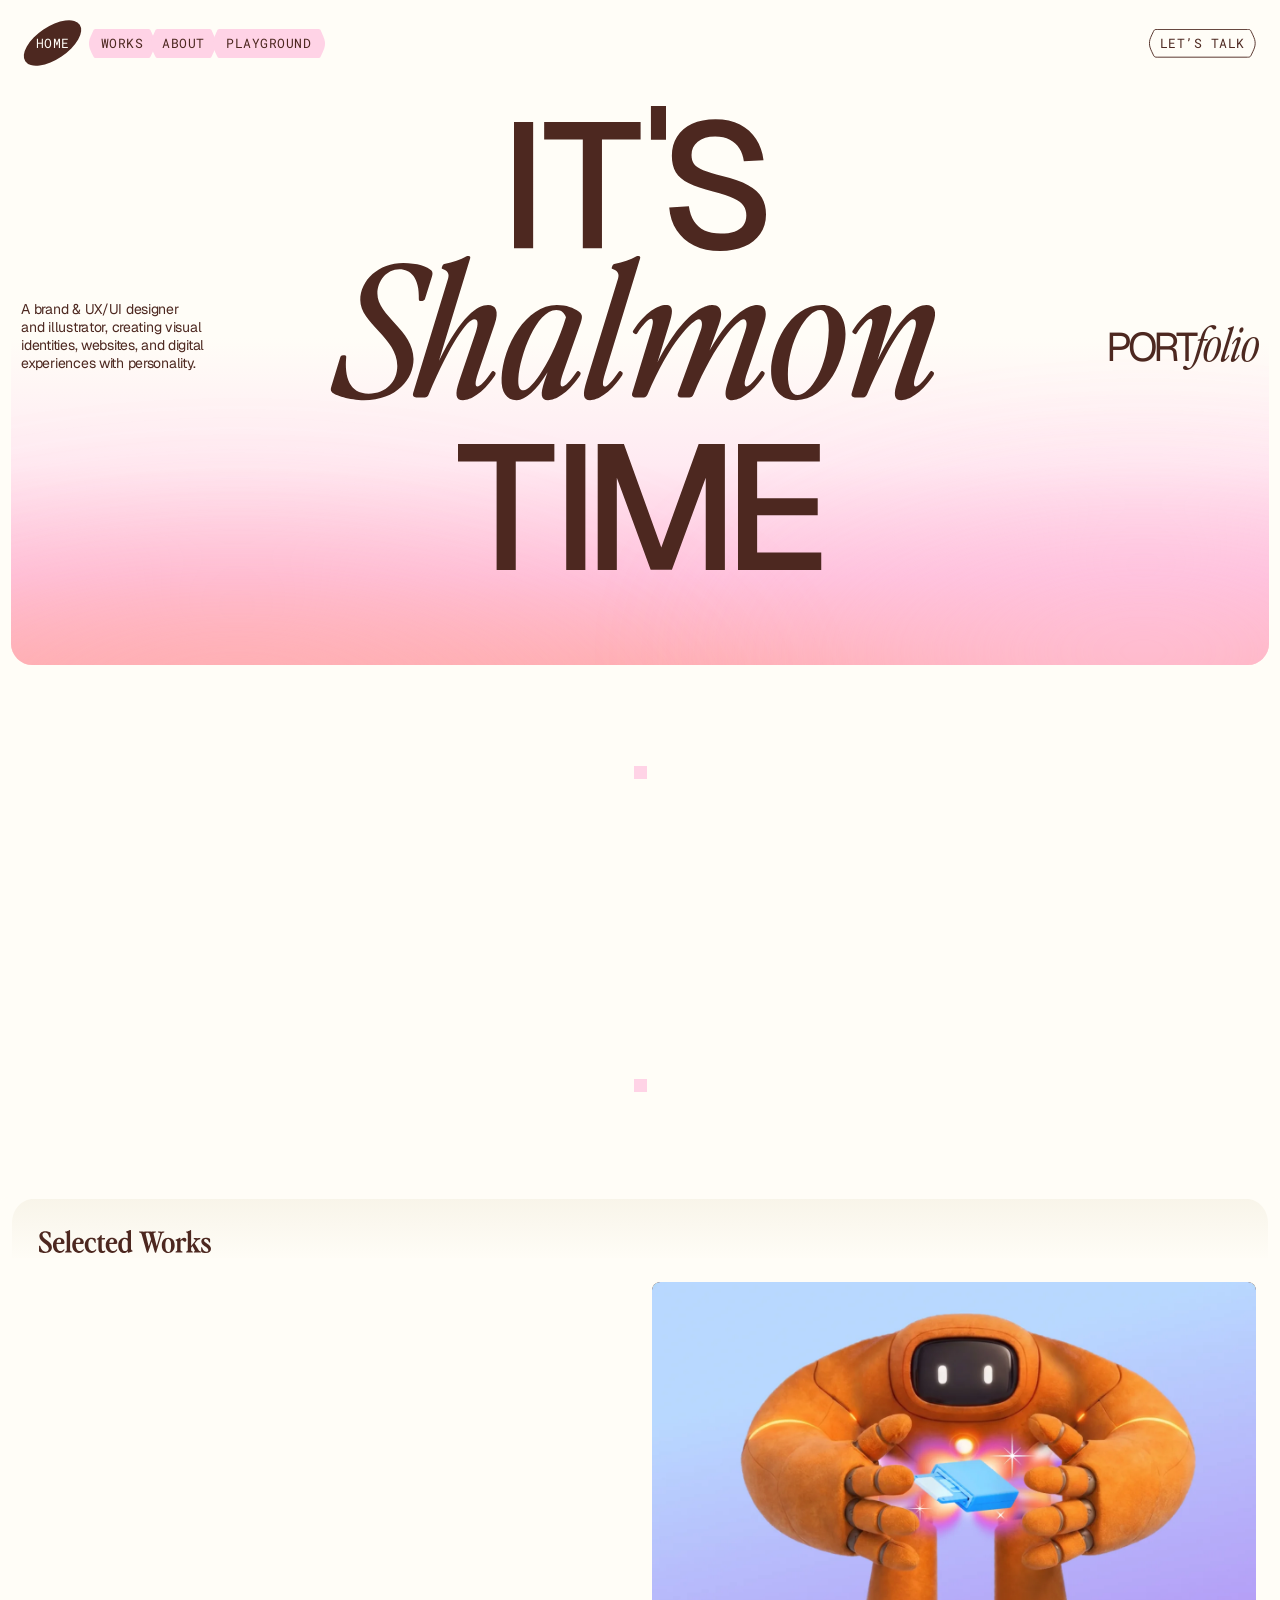
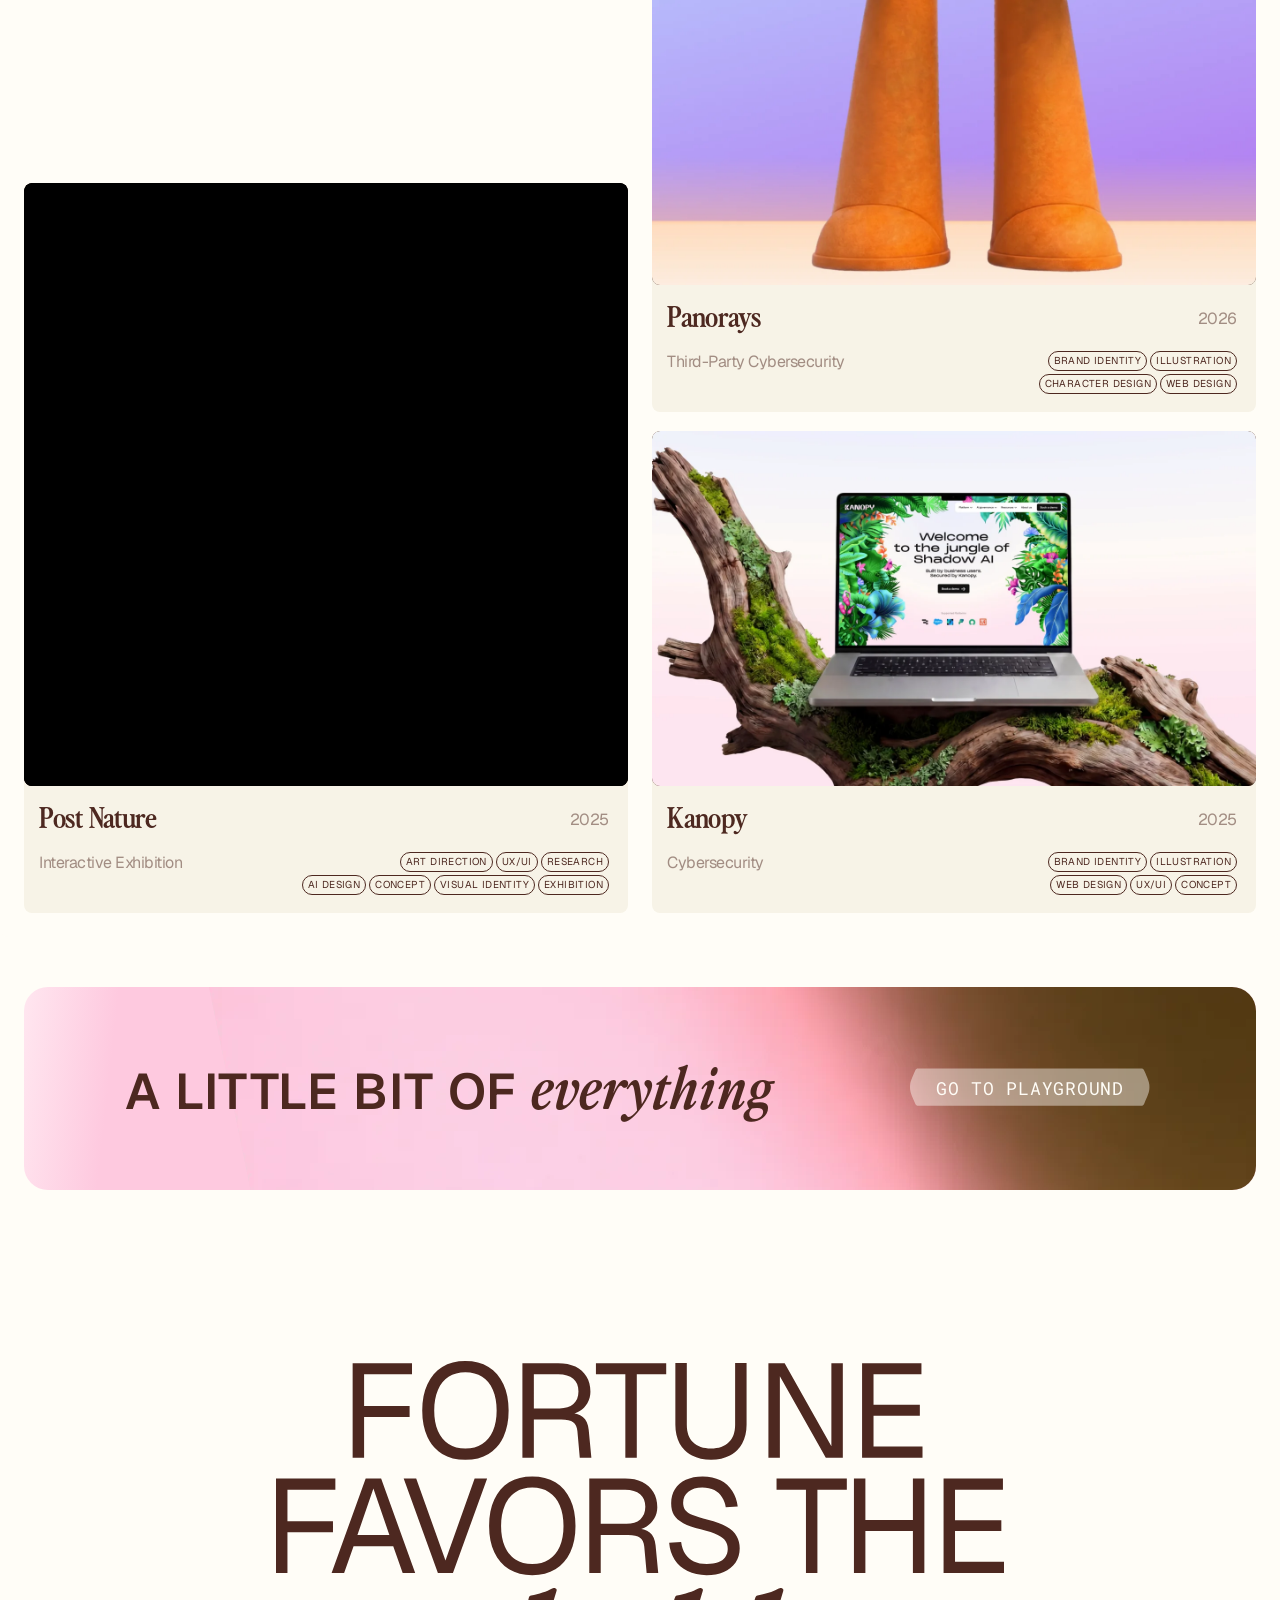
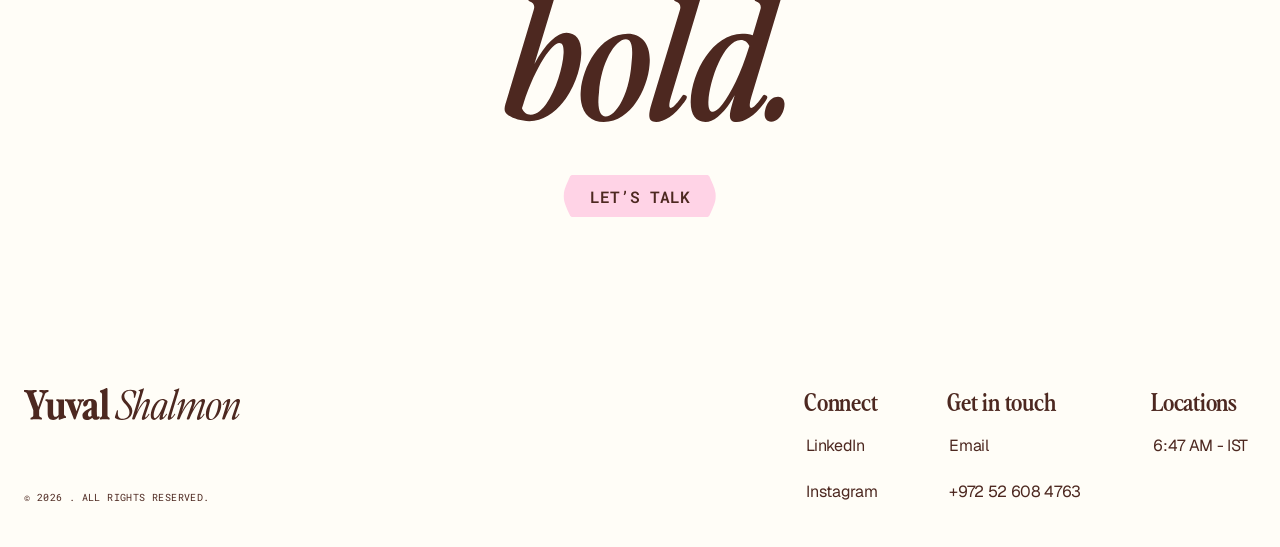
==== commit af95dc10: "Desktop menu: edges back at 16/24px after the 8% shrink; no gather on scroll, only Let's talk fills " ====
--- a/index.html
+++ b/index.html
@@ -29,7 +29,7 @@
 try{if(/[?&]preview=off/.test(q))localStorage.removeItem(k);else if(/[?&]preview/.test(q))localStorage.setItem(k,'1');p=localStorage.getItem(k)==='1';}catch(e){p=/[?&]preview(?!=off)/.test(q);}
 if(!p&&matchMedia('(max-width: 760px)').matches)d.classList.add('gate');})();
 </script>
-<link rel="stylesheet" href="/css/style.css?v=bc53f3c6">
+<link rel="stylesheet" href="/css/style.css?v=6999b2a3">
 </head>
 <body>
 <div class="gate-screen" role="dialog" aria-label="Mobile version coming soon">
@@ -157,6 +157,6 @@
   </div>
 </footer>
 </div></div>
-<script src="/js/main.js?v=d4887239" defer></script>
+<script src="/js/main.js?v=59d41dfd" defer></script>
 </body>
 </html>
--- a/css/style.css
+++ b/css/style.css
@@ -1115,6 +1115,6 @@
 }
 /* desktop menu 8% smaller (side margins kept at 16/24px) */
 @media (min-width: 761px) {
-  .nav:not(.nav--glass) { zoom: calc(var(--z, 1) * .92); padding-left: calc(16px / .92); padding-right: calc(24px / .92); }
+  .nav:not(.nav--glass) { zoom: calc(var(--z, 1) * .92); max-width: calc(1440px / .92); padding-left: calc(16px / .92); padding-right: calc(24px / .92); }
 }
 @media (min-width: 761px) { .nav:not(.nav--glass) .talk > span { position: relative; top: -1px; } }
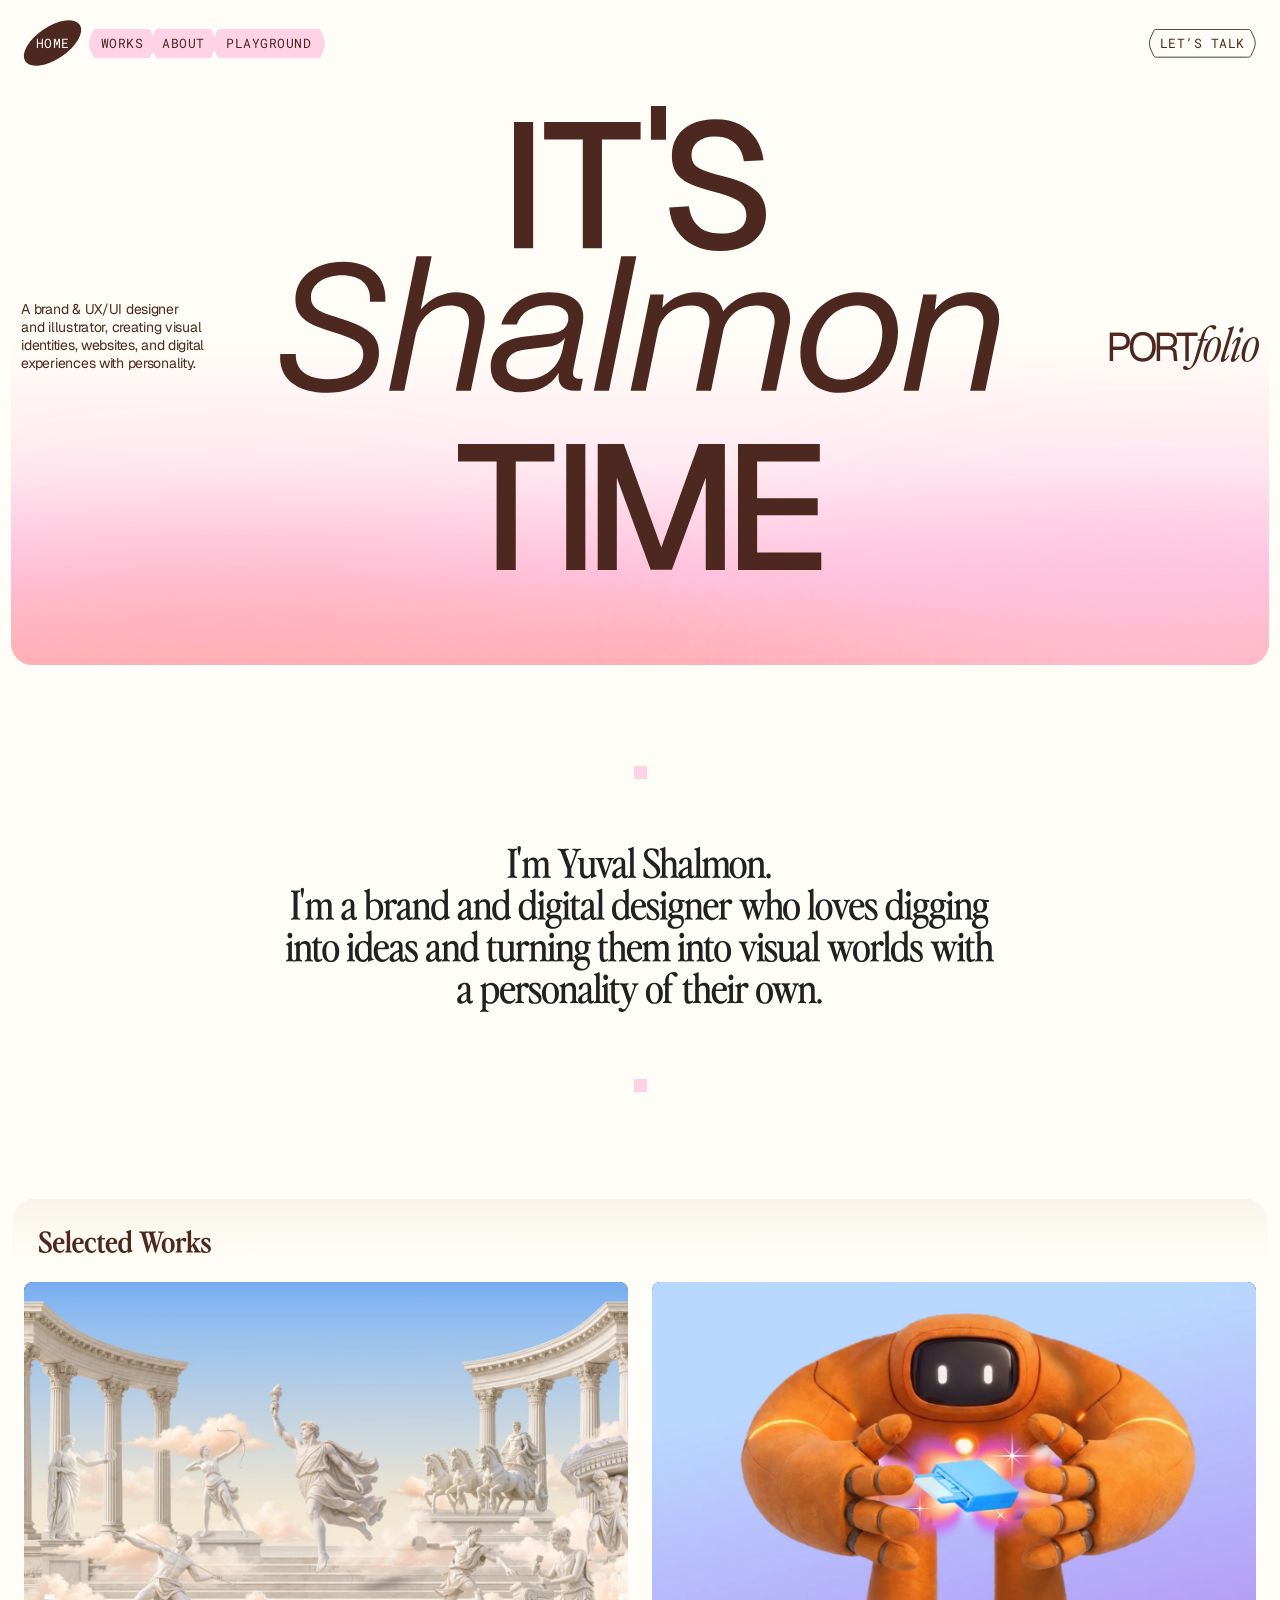
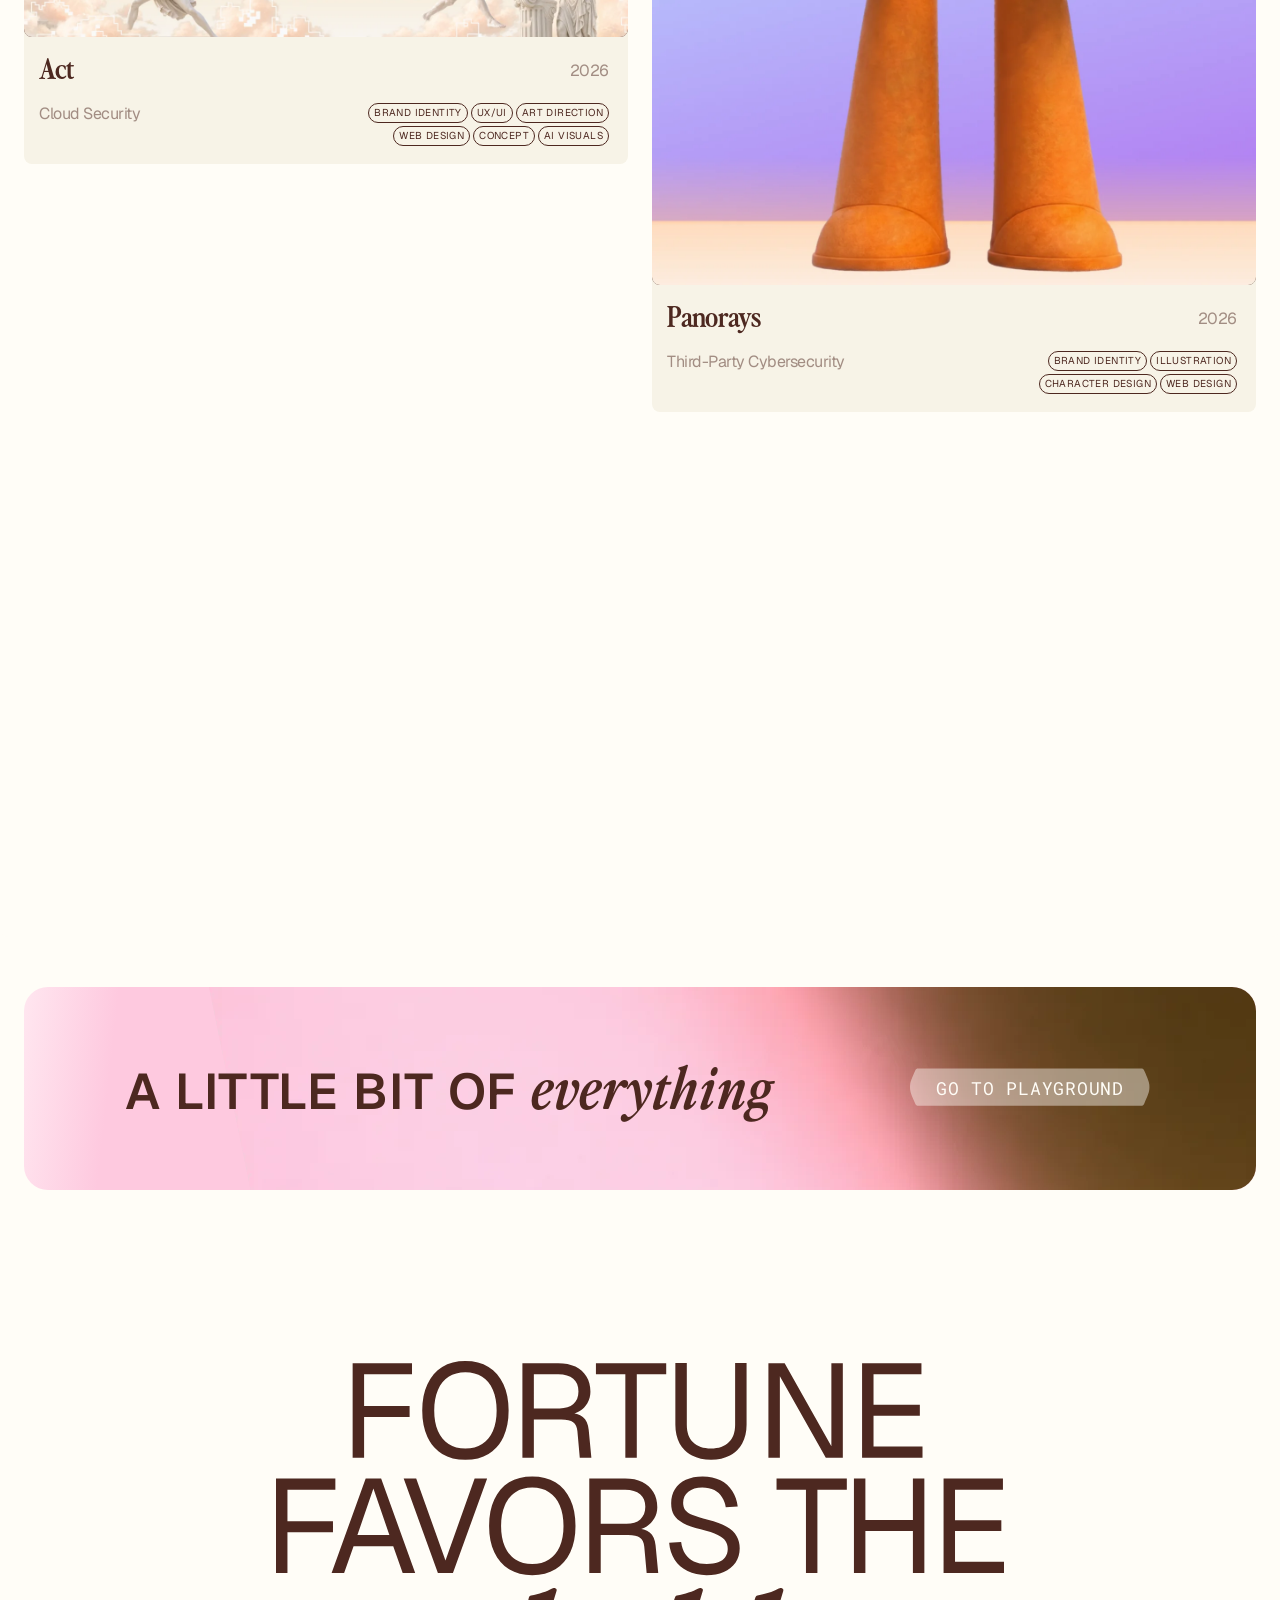
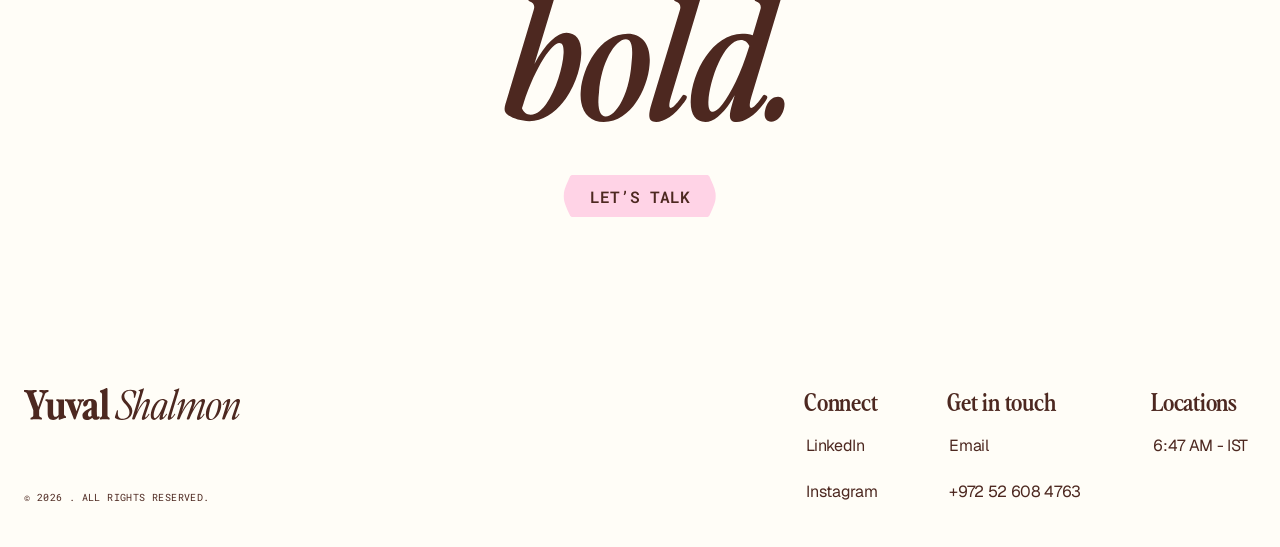
==== commit 9e8c233d: "Menu hover: no hop or tilt; pills deepen slightly, home blob turns gently, Let's talk fills pink Co-" ====
--- a/index.html
+++ b/index.html
@@ -29,7 +29,7 @@
 try{if(/[?&]preview=off/.test(q))localStorage.removeItem(k);else if(/[?&]preview/.test(q))localStorage.setItem(k,'1');p=localStorage.getItem(k)==='1';}catch(e){p=/[?&]preview(?!=off)/.test(q);}
 if(!p&&matchMedia('(max-width: 760px)').matches)d.classList.add('gate');})();
 </script>
-<link rel="stylesheet" href="/css/style.css?v=6999b2a3">
+<link rel="stylesheet" href="/css/style.css?v=e33a2937">
 </head>
 <body>
 <div class="gate-screen" role="dialog" aria-label="Mobile version coming soon">
--- a/css/style.css
+++ b/css/style.css
@@ -1118,3 +1118,13 @@
   .nav:not(.nav--glass) { zoom: calc(var(--z, 1) * .92); max-width: calc(1440px / .92); padding-left: calc(16px / .92); padding-right: calc(24px / .92); }
 }
 @media (min-width: 761px) { .nav:not(.nav--glass) .talk > span { position: relative; top: -1px; } }
+
+/* Menu hover v2: nothing moves or tilts — the pill just deepens a touch, the home blob turns gently */
+.nav .pill, .nav .pill:nth-child(3) { transition: filter .25s ease; }
+.nav .pill:hover, .nav .pill:nth-child(3):hover { transform: none; filter: brightness(.95) saturate(1.25); }
+.nav .pill:active { transform: none; filter: brightness(.9) saturate(1.3); }
+.nav .nav__home:hover { transform: rotate(-6deg); }
+.nav .talk:hover, .nav .talk:hover > span { transform: none; }
+.nav .talk:hover::after { opacity: 1; }
+.nav .talk:hover { color: var(--brown); }
+@media (prefers-reduced-motion: reduce) { .nav .nav__home:hover { transform: none; } }
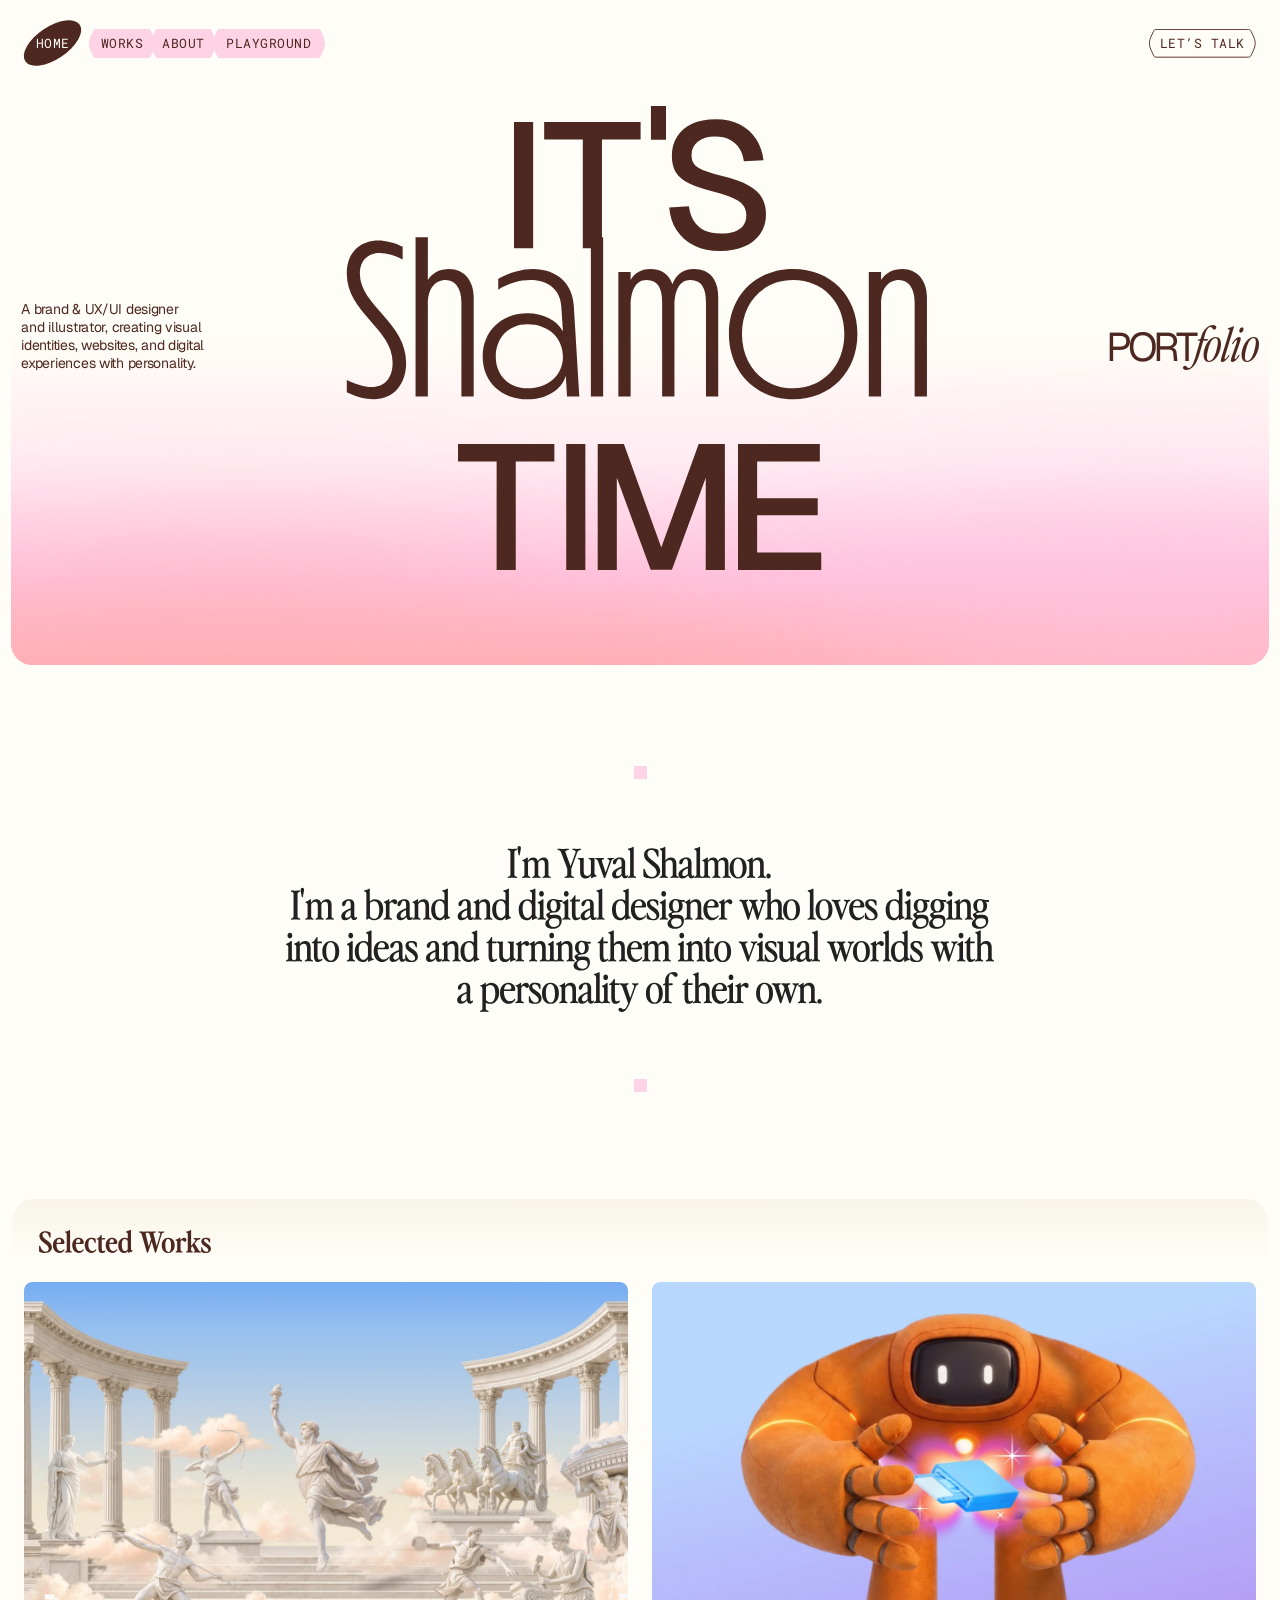
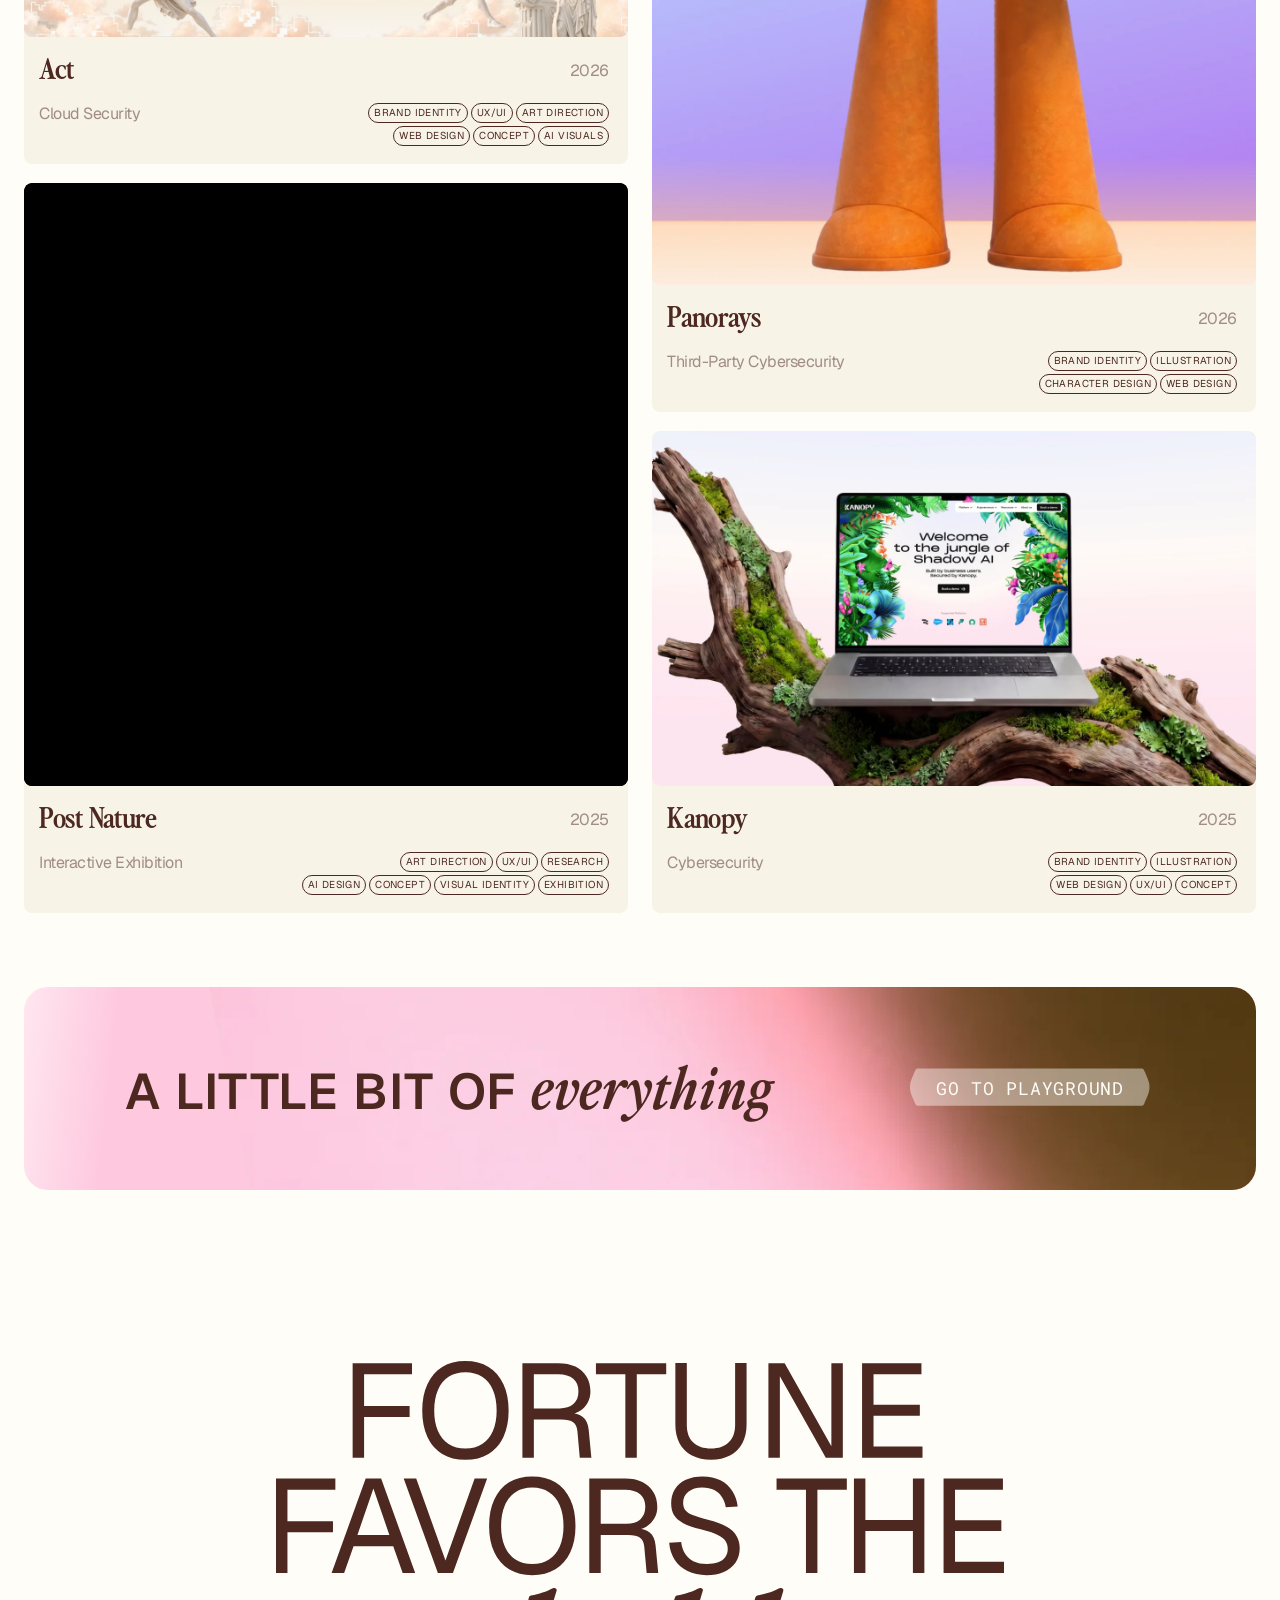
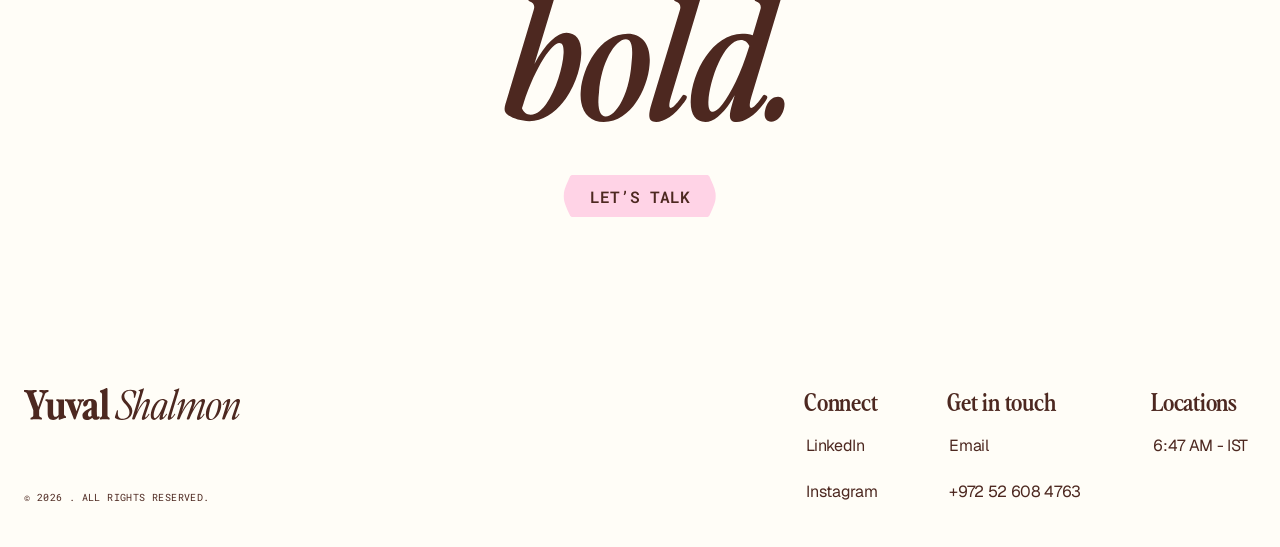
==== commit 530df42b: "Phone QA round 1 (Act + Post Nature): spacing system, Act trim/swap/relief, PN big logo, archive cro" ====
--- a/index.html
+++ b/index.html
@@ -29,7 +29,7 @@
 try{if(/[?&]preview=off/.test(q))localStorage.removeItem(k);else if(/[?&]preview/.test(q))localStorage.setItem(k,'1');p=localStorage.getItem(k)==='1';}catch(e){p=/[?&]preview(?!=off)/.test(q);}
 if(!p&&matchMedia('(max-width: 760px)').matches)d.classList.add('gate');})();
 </script>
-<link rel="stylesheet" href="/css/style.css?v=e33a2937">
+<link rel="stylesheet" href="/css/style.css?v=3b59a9c0">
 </head>
 <body>
 <div class="gate-screen" role="dialog" aria-label="Mobile version coming soon">
@@ -157,6 +157,6 @@
   </div>
 </footer>
 </div></div>
-<script src="/js/main.js?v=59d41dfd" defer></script>
+<script src="/js/main.js?v=faa919ee" defer></script>
 </body>
 </html>
--- a/css/style.css
+++ b/css/style.css
@@ -1128,3 +1128,93 @@
 .nav .talk:hover::after { opacity: 1; }
 .nav .talk:hover { color: var(--brown); }
 @media (prefers-reduced-motion: reduce) { .nav .nav__home:hover { transform: none; } }
+
+/* ================= Phone QA round 1 ================= */
+@media (max-width: 760px) {
+  /* Act: first laptop image has a 24px cream margin baked in on desktop — trim it so it lines up with every other image */
+  .case .row--trim { margin-top: calc(4 * var(--m)) !important; margin-bottom: calc(16 * var(--m)) !important; }
+  .case .row--trim .stack { transform: scale(1.0345); clip-path: inset(0 1.667% round calc(4.8 * var(--m))); border-radius: 0; }
+  /* Act: statues-with-iPad and "How Act secures your cloud" swap places on the phone */
+  .case .row--swap-m > :first-child { order: 2; }
+  /* Act: relief carousel — centre relief large, a sliver of the side reliefs showing */
+  .case .relief-row { height: calc(219 * var(--m)); padding: 0; margin-left: var(--gap) !important; margin-right: var(--gap) !important; }
+  .case .relief-carousel { left: calc(-142 * var(--m)); top: calc(-68 * var(--m)); width: calc(650 * var(--m)); height: calc(365.4 * var(--m)); }
+}
+@media (max-width: 760px) {
+  /* breathing room (all project pages): 80 between the opening text and the first image,
+     56 above every section heading, 40 between a heading's paragraph and its image */
+  .case-info { padding-bottom: calc(68 * var(--m)) !important; }
+  .case-info--panorays { padding-bottom: calc(40 * var(--m)) !important; margin-bottom: calc(40 * var(--m)) !important; }
+  .case .pn-head { padding: calc(56 * var(--m)) 0 calc(28 * var(--m)); }
+  .sb-mhead { padding: calc(56 * var(--m)) 0 calc(28 * var(--m)); }
+}
+@media (max-width: 760px) {
+  /* Post Nature: logo large, edge to edge (12px margins), then the 03 info block */
+  .case--pn .case-hero { overflow: hidden; }
+  .case--pn .case-hero > .tile { width: calc(688 * var(--m)); max-width: none; height: auto; margin: calc(-30.6 * var(--m)) 0 calc(-95 * var(--m)) calc(-142.1 * var(--m)); position: relative; z-index: 0; }
+  .case--pn .case-hero > .case-info { position: relative; z-index: 1; }
+}
+.m-only { display: none !important; }
+@media (max-width: 760px) {
+  .m-only { display: flex !important; }
+  .d-only { display: none !important; }
+  .pcrop { position: relative; overflow: hidden; width: 100%; }
+}
+.pan-hint { display: none; }
+@media (max-width: 760px) {
+  /* Post Nature: plant profile + "10 plants" titles much smaller, more air around them */
+  .pp__intro h3 img { width: calc(120 * var(--m)) !important; }
+  .pc-intro h3 img { width: calc(205 * var(--m)) !important; }
+  .pp { padding: calc(56 * var(--m)) var(--gap) 0; }
+  .pp__intro { margin-bottom: calc(28 * var(--m)); }
+  .pp__intro p, .pc-intro p { font-size: calc(15 * var(--m)); line-height: 1.2; letter-spacing: -0.02em; margin-top: calc(10 * var(--m)) !important; }
+  .pc-intro { padding: calc(56 * var(--m)) var(--gap) calc(28 * var(--m)) !important; }
+  /* wide diagrams (sunflower stages, user flow): shown large, swipe sideways */
+  .pan { width: auto !important; margin: 0 calc(-1 * var(--gap)) !important; padding: 0 var(--gap) !important; overflow-x: auto; overflow-y: hidden; -webkit-overflow-scrolling: touch; scrollbar-width: none; overscroll-behavior-x: contain; }
+  .pan::-webkit-scrollbar { display: none; }
+  .pan > .tile, .pan > .stack { width: calc(1100 * var(--m)) !important; max-width: none; flex: none; }
+  .pan > .stack > .tile { width: 100%; }
+  .pp__stages.pan { margin-top: calc(28 * var(--m)) !important; align-self: stretch; }
+  .pan-hint { display: block; margin: calc(10 * var(--m)) 0 0; font: 400 calc(11 * var(--m)) / 1 var(--mono); letter-spacing: .06em; text-transform: uppercase; color: #8a8a83; text-align: center; align-self: center; }
+  .row--pan { display: block !important; }
+  /* 10 plants carousel: smaller arrows, centred on the card */
+  .pc__btn { min-width: 0; width: calc(32 * var(--m)); top: calc(780 * var(--u)); margin-top: calc(-16 * var(--m)); }
+  .pc__btn--prev { left: calc(18 * var(--m)); }
+  .pc__btn--next { right: calc(18 * var(--m)); }
+}
+@media (max-width: 760px) {
+  .pp { padding-left: 0; padding-right: 0; }
+  .pc__btn { margin-top: calc(-20 * var(--m)); }
+}
+.sbm { display: none; }
+@media (max-width: 760px) {
+  /* Post Nature storyboard on the phone: black box, the screen large, one caption on top with a line to the exact spot */
+  .case .sb { background: #0d0d0d; aspect-ratio: auto !important; height: calc(520 * var(--m)); }
+  .case .sb > .tile { visibility: hidden; position: absolute; inset: 0; }
+  .case .sb > video.overlay { left: calc(92 * var(--m)) !important; top: calc(96 * var(--m)) !important; width: calc(229.5 * var(--m)) !important; height: calc(400 * var(--m)) !important; border-radius: calc(4 * var(--m)); }
+  .sbm { display: block; position: absolute; inset: 0; pointer-events: none; z-index: 3; }
+  .sbm__cap { position: absolute; left: calc(18 * var(--m)); right: calc(18 * var(--m)); top: calc(18 * var(--m)); min-height: calc(58 * var(--m)); color: #fffdf7; }
+  .sbm__t { margin: 0 0 calc(4 * var(--m)); font: italic 400 calc(17 * var(--m)) / 1.1 var(--serif); }
+  .sbm__d { margin: 0; font: 400 calc(13 * var(--m)) / 1.25 var(--sans); color: rgba(255,253,247,.72); letter-spacing: -0.01em; }
+  .sbm__line { position: absolute; inset: 0; width: 100%; height: 100%; overflow: visible; }
+  .sbm__line polyline { fill: none; stroke: rgba(255,253,247,.55); stroke-width: 1; stroke-dasharray: 1 1; stroke-dashoffset: 1; }
+  .sbm__line polyline { stroke-dasharray: 600; stroke-dashoffset: 600; }
+  .sbm__line circle { fill: #fffdf7; transform-box: fill-box; transform-origin: center; transform: scale(0); }
+  .sbm__cap { opacity: 0; transform: translateY(calc(4 * var(--m))); }
+  .sbm.is-on .sbm__cap { opacity: 1; transform: none; transition: opacity .35s ease, transform .45s cubic-bezier(.2,.7,.2,1); }
+  .sbm.is-on polyline { stroke-dashoffset: 0; transition: stroke-dashoffset .6s cubic-bezier(.45,0,.2,1) .1s; }
+  .sbm.is-on circle { transform: scale(1); transition: transform .3s cubic-bezier(.3,1.6,.5,1) .6s; }
+}
+@media (max-width: 760px) {
+  /* plant lightbox: smaller close button; the card sized to the visible screen (svh) and centred with its name + controls */
+  .pc-lightbox__close { width: 30px !important; height: 30px !important; top: 12px !important; right: 12px !important; }
+  .pc-lightbox { height: 100svh; height: 100dvh; inset: auto 0 0 0; top: 0; }
+  .pc-lightbox__box { height: min(68svh, 168vw) !important; max-width: 88vw; margin-top: 8px; }
+}
+/* "Research Mapping" was exported ~27% larger than "Content Architecture…" — bring it to the same type size */
+.pn-cap--research img { width: calc(159 * .79 * var(--u)) !important; }
+@media (max-width: 760px) {
+  .pn-cap { padding: calc(4 * var(--m)) 0 0 !important; }
+  .pn-cap img { height: calc(20 * var(--m)); max-width: 100%; }
+  .pn-cap--research img { width: auto !important; height: calc(20 * .79 * var(--m)); margin-top: calc(2 * var(--m)); }
+}
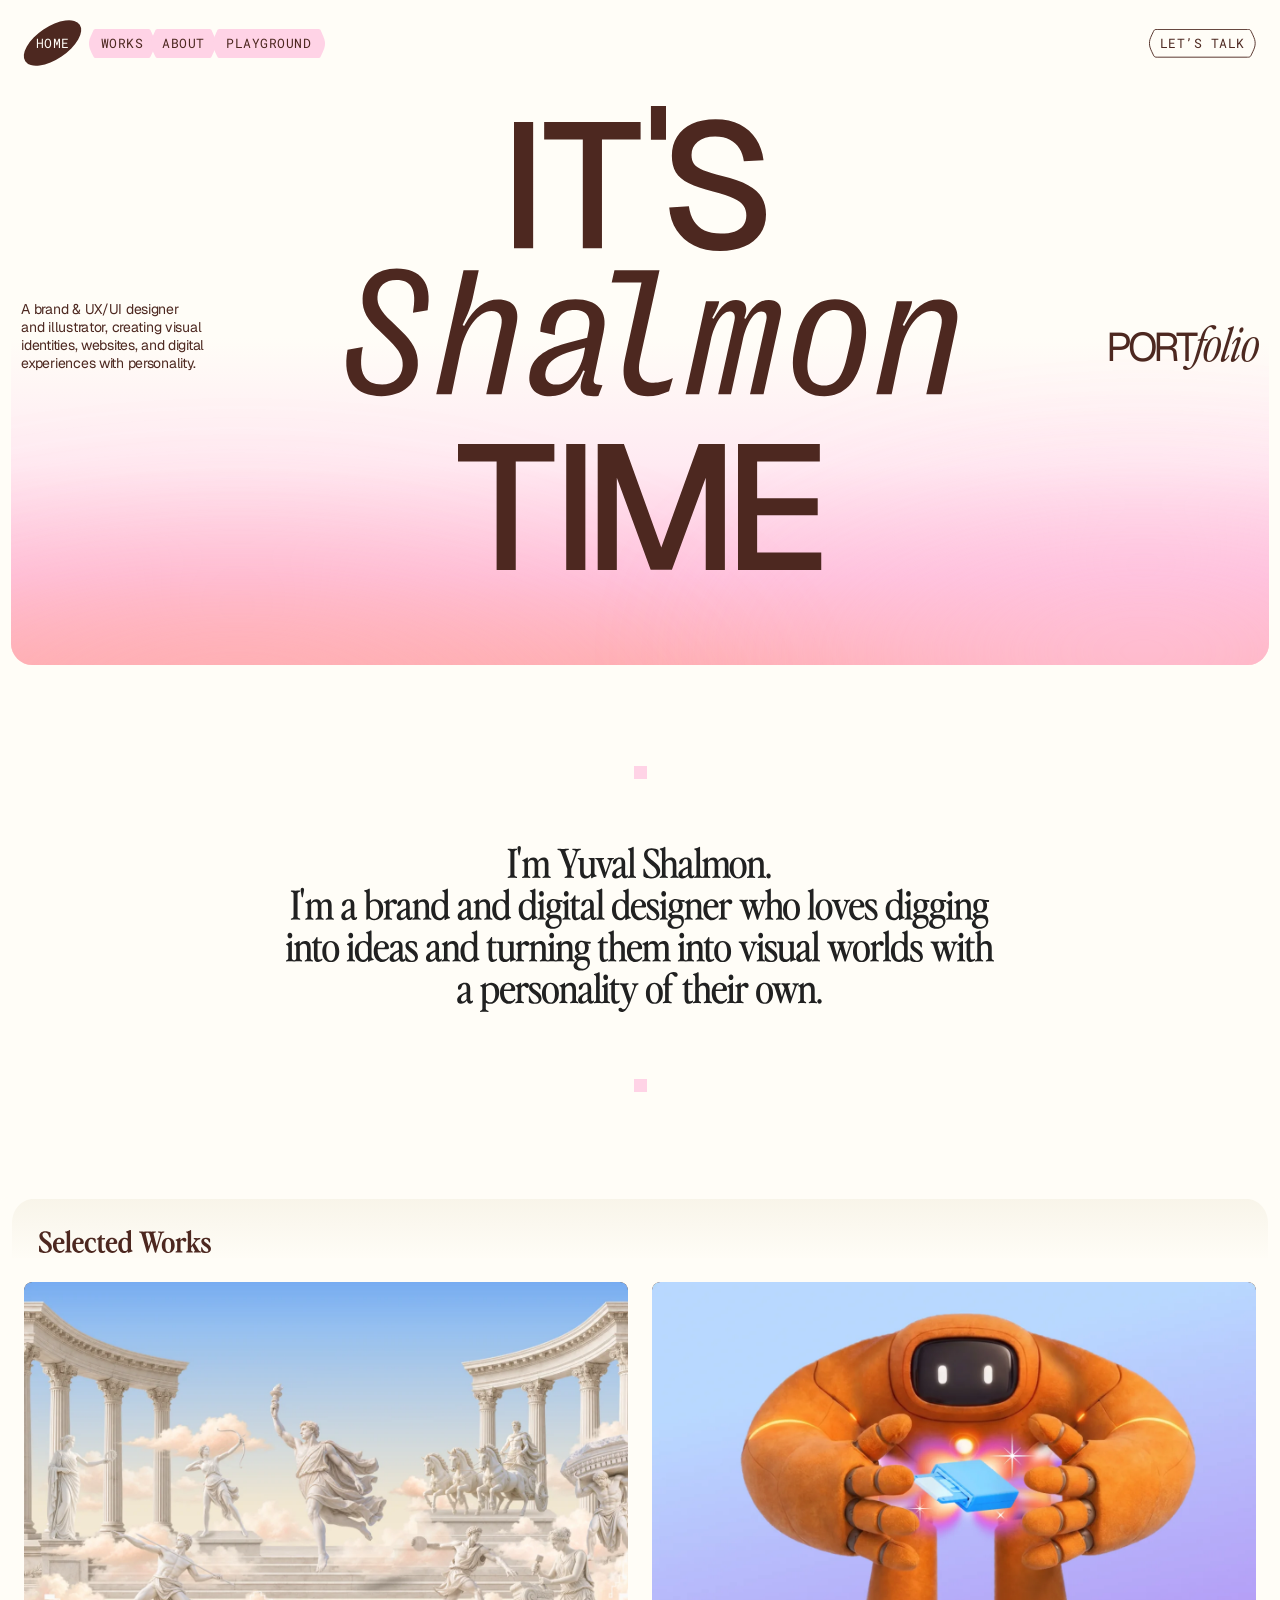
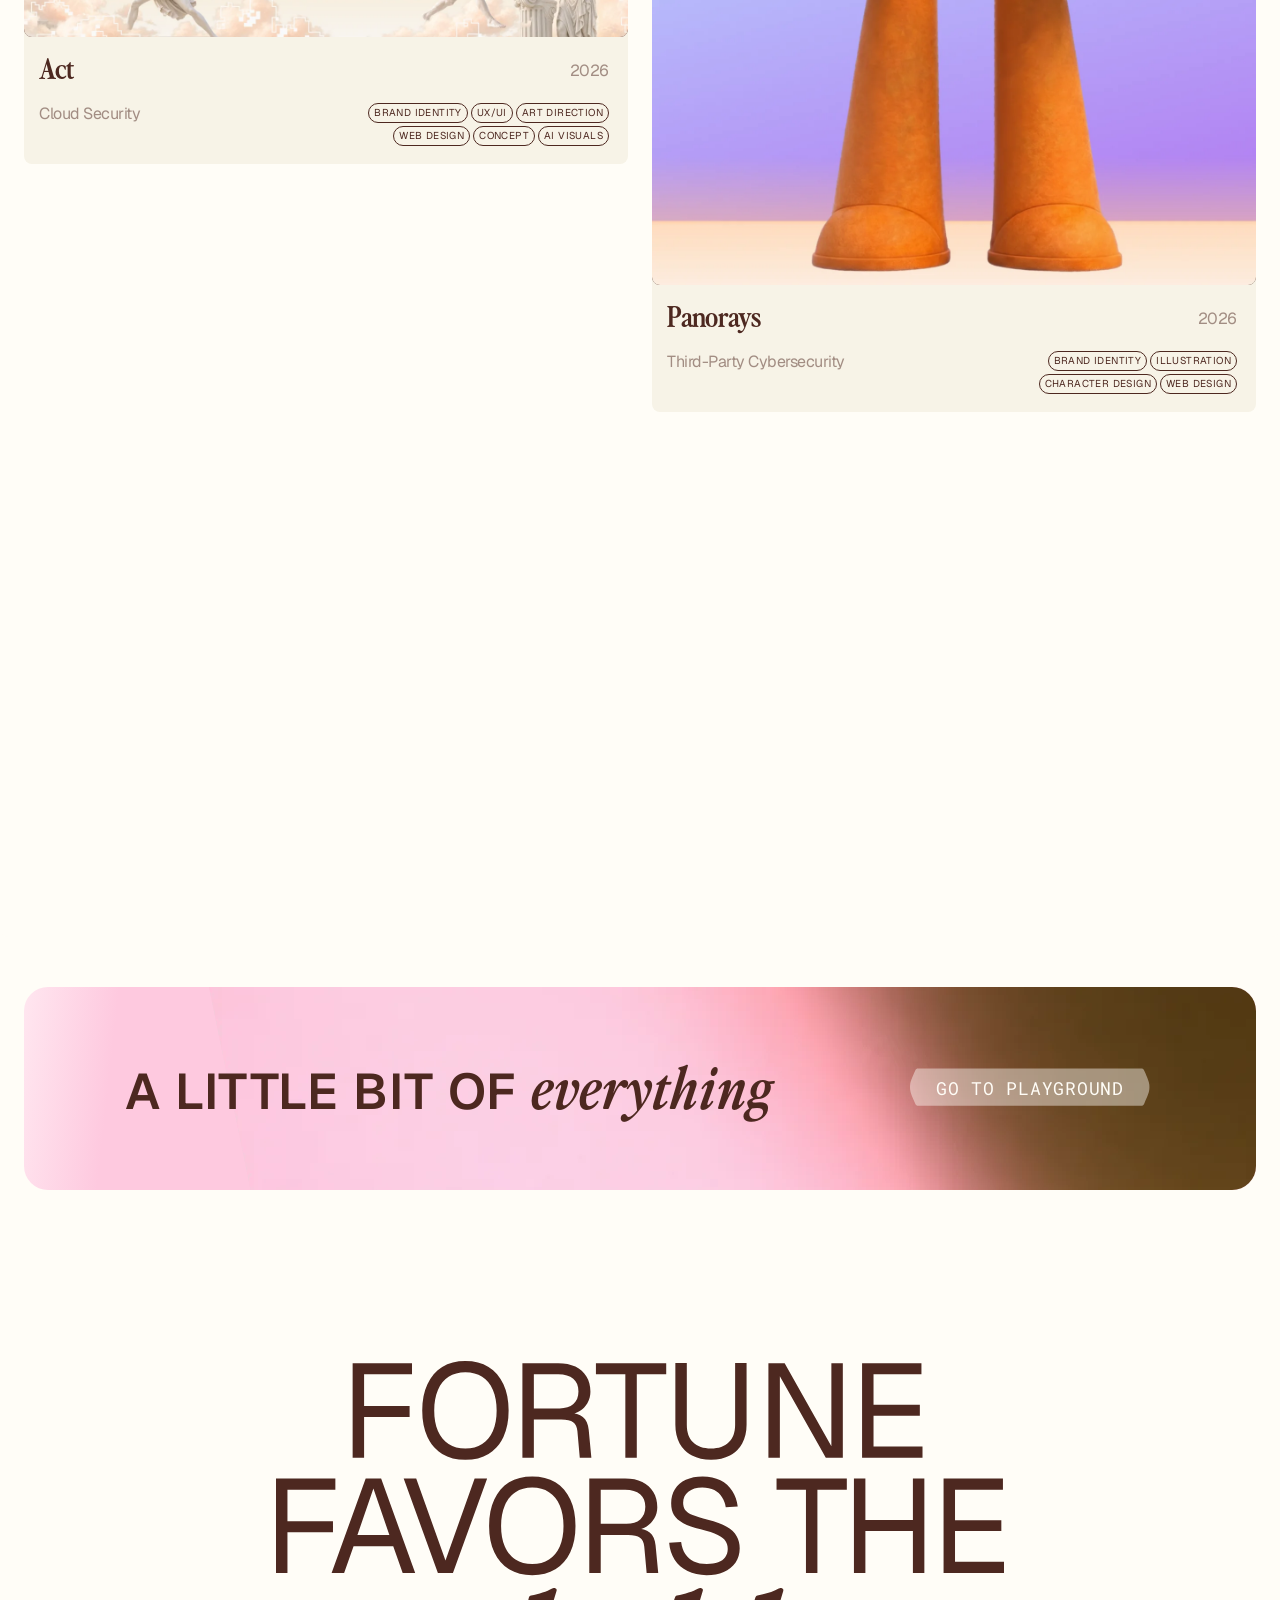
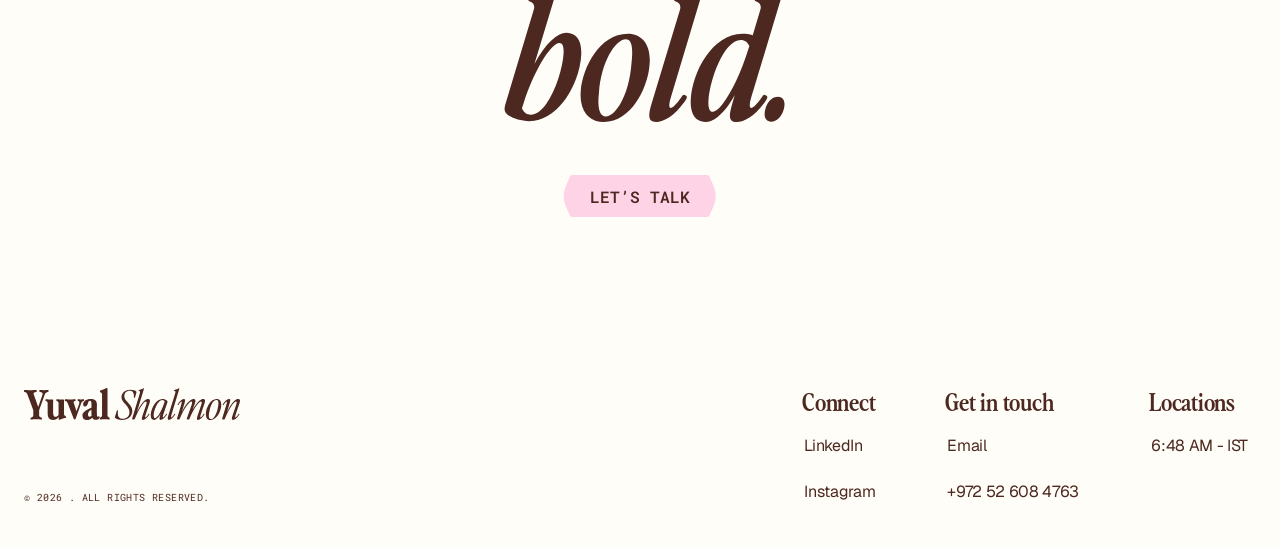
==== commit eb7696fc: "Phone QA round 2: tap points on the plant profile open their cards, user flow rebuilt as a vertical " ====
--- a/index.html
+++ b/index.html
@@ -29,7 +29,7 @@
 try{if(/[?&]preview=off/.test(q))localStorage.removeItem(k);else if(/[?&]preview/.test(q))localStorage.setItem(k,'1');p=localStorage.getItem(k)==='1';}catch(e){p=/[?&]preview(?!=off)/.test(q);}
 if(!p&&matchMedia('(max-width: 760px)').matches)d.classList.add('gate');})();
 </script>
-<link rel="stylesheet" href="/css/style.css?v=3b59a9c0">
+<link rel="stylesheet" href="/css/style.css?v=e081040d">
 </head>
 <body>
 <div class="gate-screen" role="dialog" aria-label="Mobile version coming soon">
@@ -157,6 +157,6 @@
   </div>
 </footer>
 </div></div>
-<script src="/js/main.js?v=faa919ee" defer></script>
+<script src="/js/main.js?v=2be90b81" defer></script>
 </body>
 </html>
--- a/css/style.css
+++ b/css/style.css
@@ -1218,3 +1218,87 @@
   .pn-cap img { height: calc(20 * var(--m)); max-width: 100%; }
   .pn-cap--research img { width: auto !important; height: calc(20 * .79 * var(--m)); margin-top: calc(2 * var(--m)); }
 }
+
+/* ================= Phone QA round 2 ================= */
+@media (max-width: 760px) {
+  /* Act reliefs + 10-plant carousel run to the screen edges */
+  .case .relief-row { margin-left: calc(-1 * var(--gap)) !important; margin-right: calc(-1 * var(--gap)) !important; border-radius: 0; }
+  .case .relief-carousel { left: calc(-130 * var(--m)); }
+  .case .pc__track { margin: 0 calc(-1 * var(--gap)); border-radius: 0; }
+  /* paragraph -> image now the same air as image -> next heading (56 + 12) */
+  .case .pn-head, .sb-mhead { padding-bottom: calc(56 * var(--m)); }
+  .pp__intro { margin-bottom: calc(56 * var(--m)); }
+  .pc-intro { padding-bottom: calc(56 * var(--m)) !important; }
+  /* Post Nature opening: a calm first screen, the logo in its middle, then 03 */
+  .case--pn .case-hero > .tile { margin-top: calc(175 * var(--m)); margin-bottom: calc(105 * var(--m)); }
+  /* both research captions at the "Research Mapping" size */
+  .pn-cap img { height: calc(20 * .79 * var(--m)) !important; width: auto !important; margin-top: calc(2 * var(--m)); }
+}
+/* plant profile screen wrapper (desktop keeps the Figma position via inline style) */
+.pp__screen .pp__video { width: 100%; height: 100%; }
+.ppm-dot, .ppm-card, .ppm-line, .ppm-target { display: none; }
+@media (max-width: 760px) {
+  /* Post Nature plant profile on the phone: tap points along the screen; each opens its card below, with a line to the exact spot */
+  .pp { position: relative; }
+  .pp > .pp__screen { position: relative; left: auto !important; top: auto !important; width: 72% !important; height: auto !important; aspect-ratio: 393 / 648; }
+  .pp__screen .pp__video { width: 100% !important; aspect-ratio: auto; }
+  .ppm-dot { display: block; position: absolute; z-index: 4; width: 30px; height: 30px; margin: -15px 0 0; padding: 0; border: 0; background: none; cursor: pointer; -webkit-tap-highlight-color: transparent; }
+  .ppm-dot--l { left: -15px; } .ppm-dot--r { right: -15px; }
+  .ppm-dot span { position: absolute; left: 50%; top: 50%; width: 9px; height: 9px; margin: -4.5px; border-radius: 50%; background: #1f2421; box-shadow: 0 0 0 0 rgba(31,36,33,.35); transition: transform .3s cubic-bezier(.3,1.6,.5,1), background .3s ease; animation: ppm-pulse 2.4s ease-out infinite; }
+  .ppm-dot:nth-of-type(2) span { animation-delay: .3s; } .ppm-dot:nth-of-type(3) span { animation-delay: .6s; } .ppm-dot:nth-of-type(4) span { animation-delay: .9s; }
+  .ppm-dot:nth-of-type(5) span { animation-delay: 1.2s; } .ppm-dot:nth-of-type(6) span { animation-delay: 1.5s; } .ppm-dot:nth-of-type(7) span { animation-delay: 1.8s; }
+  .ppm-dot.is-on span { transform: scale(1.35); background: var(--brown); animation: none; box-shadow: 0 0 0 4px rgba(77,40,32,.14); }
+  .ppm-target { display: block; position: absolute; z-index: 4; width: 8px; height: 8px; margin: -4px; border-radius: 50%; background: #1f2421; box-shadow: 0 0 0 3px rgba(255,253,247,.85); pointer-events: none; transform: scale(0); transition: transform .3s cubic-bezier(.3,1.6,.5,1) .45s; }
+  .pp.ppm-on .ppm-target { transform: scale(1); }
+  .ppm-card { display: block; position: relative; z-index: 2; box-sizing: border-box; width: calc(250 * var(--m)); margin: calc(28 * var(--m)) auto 0; padding: calc(13 * var(--m)) calc(13 * var(--m)) calc(14 * var(--m));
+    border: .7px solid #ebebeb; background: linear-gradient(135deg, rgba(242,242,242,.75), rgba(225,225,225,.75)); opacity: 0; transform: translateY(6px); }
+  .pp.ppm-on .ppm-card { opacity: 1; transform: none; transition: opacity .35s ease .25s, transform .45s cubic-bezier(.2,.7,.2,1) .25s; }
+  .ppm-card img { display: block; height: auto; }
+  .ppm-card p { margin: calc(8 * var(--m)) 0 0; font: 400 calc(12.5 * var(--m)) / 1.3 var(--sans); color: #494949; }
+  .ppm-line { display: block; position: absolute; inset: 0; width: 100%; height: 100%; overflow: visible; pointer-events: none; z-index: 3; }
+  .ppm-line polyline { fill: none; stroke: #bebebe; stroke-width: 1; stroke-dasharray: 900; stroke-dashoffset: 900; }
+  .pp.ppm-on .ppm-line polyline { stroke-dashoffset: 0; transition: stroke-dashoffset .6s cubic-bezier(.45,0,.2,1); }
+}
+@keyframes ppm-pulse { 0% { box-shadow: 0 0 0 0 rgba(31,36,33,.35); } 70%, 100% { box-shadow: 0 0 0 9px rgba(31,36,33,0); } }
+@media (prefers-reduced-motion: reduce) { .ppm-dot span { animation: none; } }
+/* Post Nature user flow, rebuilt for the phone */
+@media (max-width: 760px) {
+  .flow-m { width: 100%; display: flex; flex-direction: column; align-items: stretch; --ink: #1f2421; --mint: #a8fed3; --red: #e2563f; color: var(--ink); }
+  .flow-m__cap { margin: 0 0 calc(6 * var(--m)); font: 400 calc(17 * var(--m)) / 1.15 var(--serif); color: var(--ink); }
+  .flow-m__cap i { font-style: italic; }
+  .fl-h { margin: calc(30 * var(--m)) 0 calc(12 * var(--m)); font: 400 calc(15 * var(--m)) / 1.2 var(--serif); color: var(--ink); }
+  .fl-node { background: #000; color: #fff; text-align: center; padding: calc(10 * var(--m)) calc(12 * var(--m)) calc(9 * var(--m)); font: 400 calc(16 * var(--m)) / 1.1 var(--serif); }
+  .fl-node b { font-weight: 400; margin-right: .25em; }
+  .fl-box { border: 1px solid var(--ink); background: transparent; text-align: center; padding: calc(9 * var(--m)) calc(12 * var(--m)); font: 400 calc(13 * var(--m)) / 1.25 var(--sans); }
+  .fl-box--dash { border: 1px dashed #5b6070; color: #5b6070; }
+  .fl-box--sm { display: inline-block; padding: calc(7 * var(--m)) calc(22 * var(--m)); }
+  .fl-q { background: #d9d9d9; border-radius: calc(16 * var(--m)); text-align: center; padding: calc(11 * var(--m)) calc(16 * var(--m)); font: 400 calc(13 * var(--m)) / 1.3 var(--sans); }
+  .fl-warn { border: 1px solid var(--red); color: var(--red); text-align: center; padding: calc(9 * var(--m)) calc(14 * var(--m)); font: 400 calc(13 * var(--m)) / 1.3 var(--sans); }
+  .fl-warn span { display: block; }
+  .fl-pill { display: inline-flex; align-items: center; justify-content: center; min-width: calc(120 * var(--m)); height: calc(30 * var(--m)); padding: 0 calc(16 * var(--m)); border-radius: 99px; background: var(--mint); font: 400 calc(13 * var(--m)) / 1 var(--sans); white-space: nowrap; }
+  .fl-row { display: flex; align-items: center; gap: calc(12 * var(--m)); }
+  .fl-row--c { justify-content: center; }
+  .fl-note { margin: calc(8 * var(--m)) 0 0; font: 400 calc(12 * var(--m)) / 1.3 var(--sans); color: #888680; }
+  .fl-note--c { text-align: center; }
+  .fl-note--dash { margin-top: calc(14 * var(--m)); padding-top: calc(10 * var(--m)); border-top: 1px dashed #9a9ca6; }
+  .fl-next { font: 400 calc(12 * var(--m)) / 1.2 var(--sans); color: #888680; }
+  .fl-text { margin: calc(8 * var(--m)) 0 0; font: 400 calc(13 * var(--m)) / 1.3 var(--sans); }
+  /* arrows: a thin line with a small head, centred (or under the "Yes" column in a branch) */
+  .fl-a { display: block; position: relative; height: calc(18 * var(--m)); width: 1px; margin: 0 auto; background: var(--ink); }
+  .fl-a::after { content: ""; position: absolute; left: -3px; bottom: 0; width: 5px; height: 5px; border-right: 1px solid var(--ink); border-bottom: 1px solid var(--ink); transform: rotate(45deg); transform-origin: 75% 75%; }
+  .fl-step { margin-top: calc(18 * var(--m)); }
+  .fl-step + .fl-step { margin-top: calc(26 * var(--m)); }
+  .fl-yn { display: grid; grid-template-columns: 1fr 1fr; gap: calc(12 * var(--m)); }
+  .fl-yn .fl-pill { width: 100%; min-width: 0; }
+  .fl-no { display: flex; flex-direction: column; align-items: center; gap: calc(5 * var(--m)); }
+  .fl-skip { font: 400 calc(11 * var(--m)) / 1.2 var(--sans); color: #6b6f7a; border-top: 1px dashed #9a9ca6; padding-top: calc(4 * var(--m)); }
+  .fl-skip::before { content: "↳ "; }
+  .fl-branch { width: calc(50% - 6 * var(--m)); margin-top: calc(-17 * var(--m)); }
+  .fl-branch > .fl-a:first-child { height: calc(22 * var(--m)); }
+  .fl-branch .fl-box, .fl-branch .fl-warn { width: calc(342 * var(--m)); max-width: none; box-sizing: border-box; }
+  .fl-branch .fl-a { margin-left: calc(50% - .5px); }
+  .fl-branch .fl-row { width: calc(342 * var(--m)); }
+}
+@media (max-width: 760px) {
+  .fl-branch .fl-box, .fl-branch .fl-warn, .fl-branch .fl-row { width: calc(200% + 12 * var(--m)); }
+}
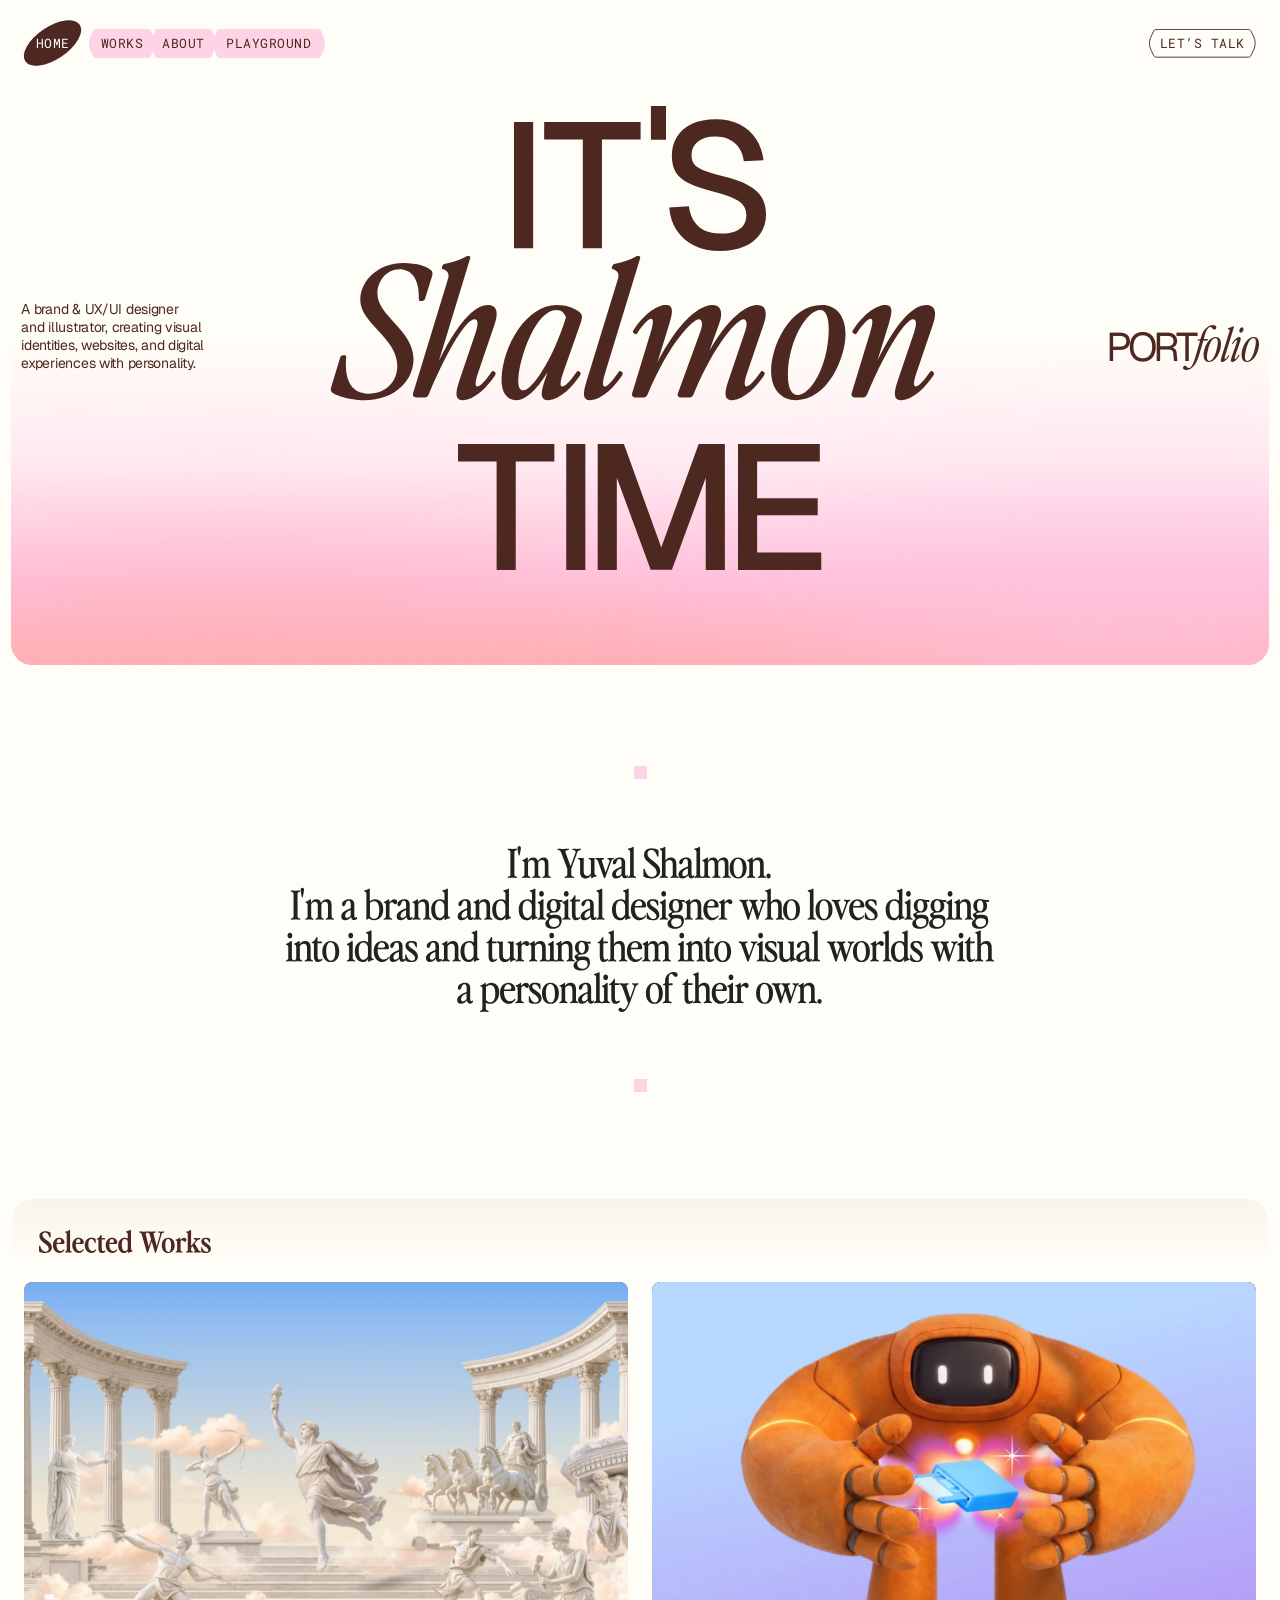
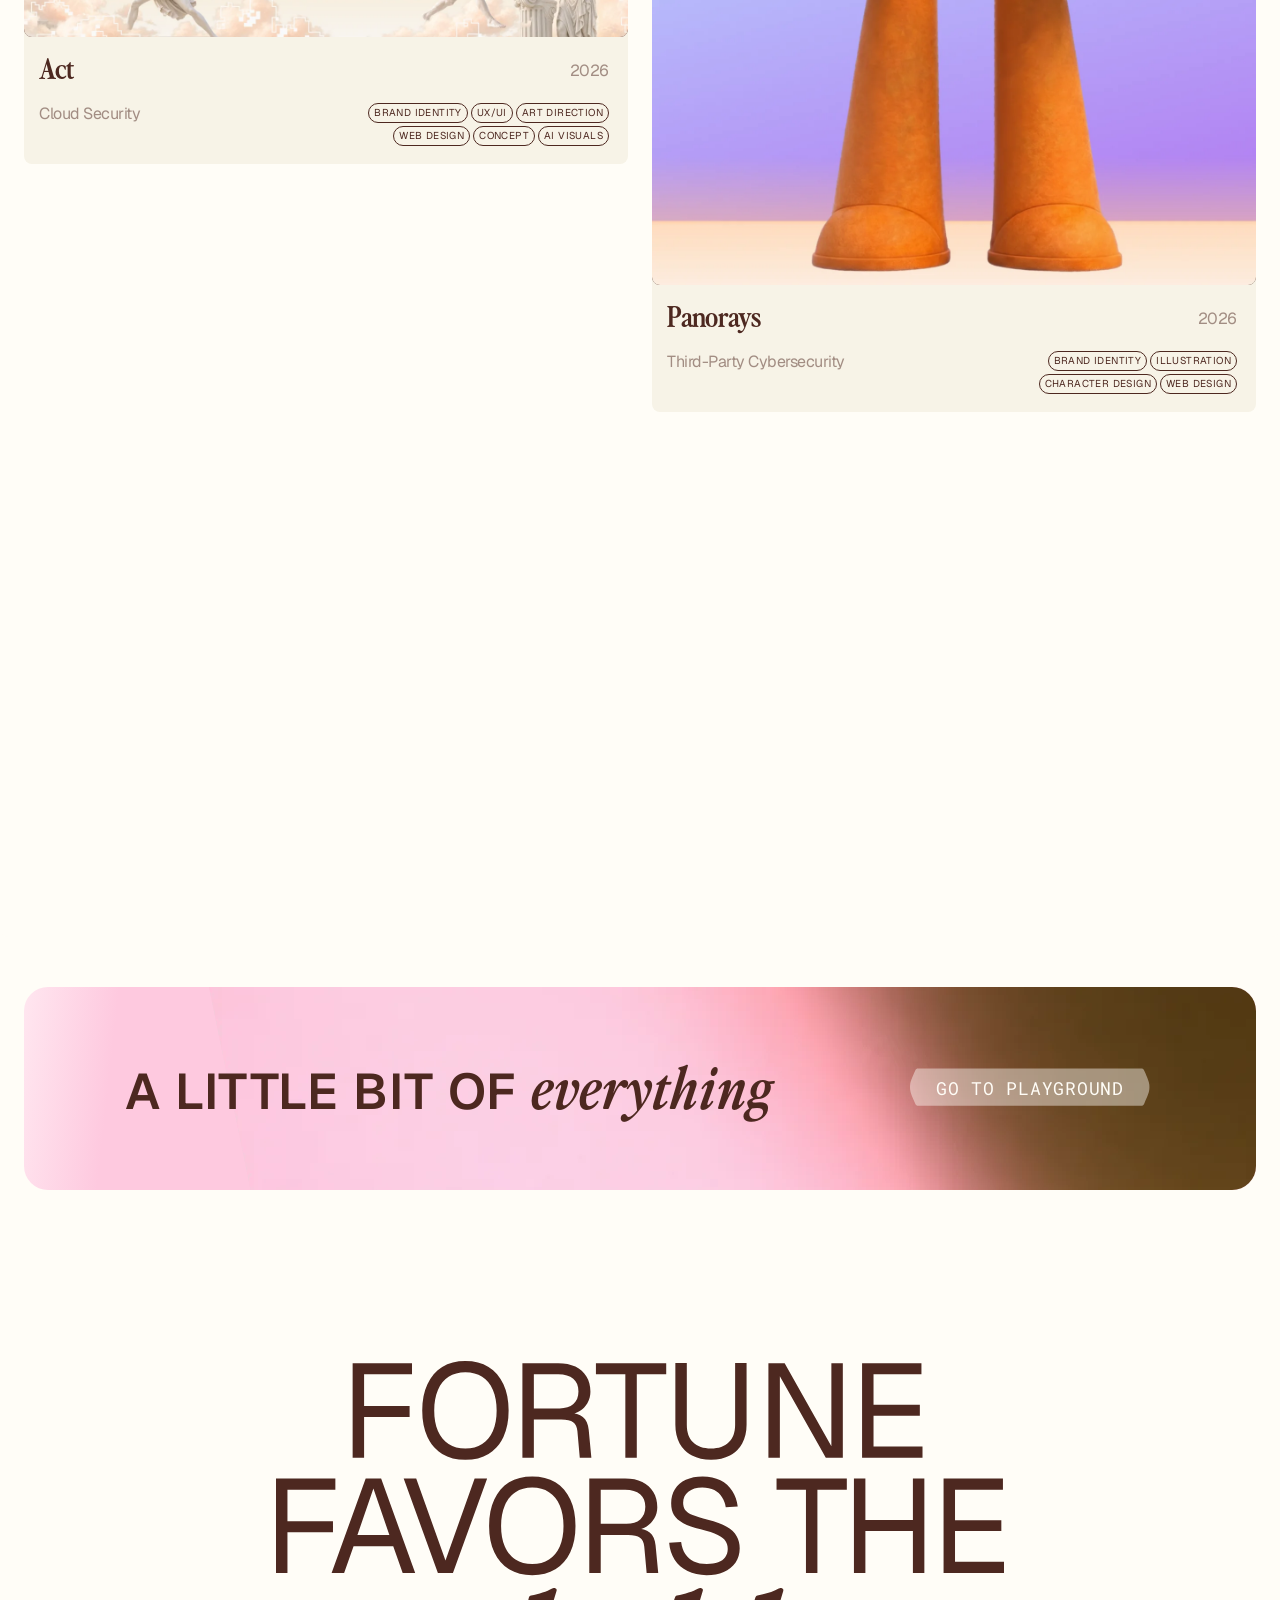
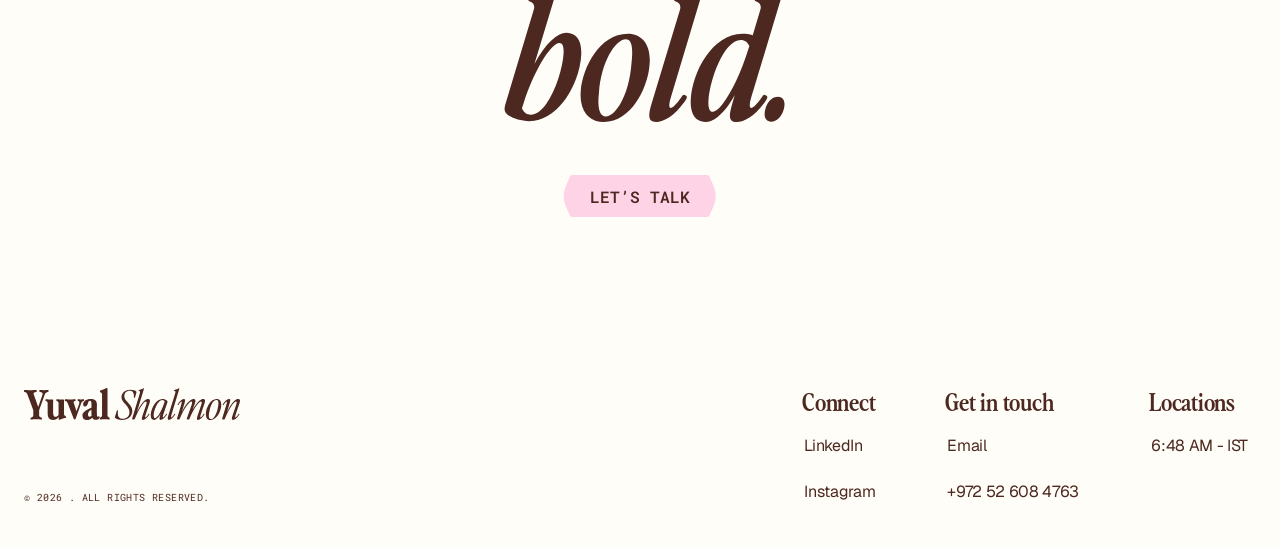
==== commit a3dcd1bf: "Phone QA round 3: Post Nature spacing/titles/line-height, storyboard without lines, single user flow" ====
--- a/index.html
+++ b/index.html
@@ -29,7 +29,7 @@
 try{if(/[?&]preview=off/.test(q))localStorage.removeItem(k);else if(/[?&]preview/.test(q))localStorage.setItem(k,'1');p=localStorage.getItem(k)==='1';}catch(e){p=/[?&]preview(?!=off)/.test(q);}
 if(!p&&matchMedia('(max-width: 760px)').matches)d.classList.add('gate');})();
 </script>
-<link rel="stylesheet" href="/css/style.css?v=e081040d">
+<link rel="stylesheet" href="/css/style.css?v=3376d6ca">
 </head>
 <body>
 <div class="gate-screen" role="dialog" aria-label="Mobile version coming soon">
--- a/css/style.css
+++ b/css/style.css
@@ -1302,3 +1302,77 @@
 @media (max-width: 760px) {
   .fl-branch .fl-box, .fl-branch .fl-warn, .fl-branch .fl-row { width: calc(200% + 12 * var(--m)); }
 }
+
+/* ================= Phone QA round 3 ================= */
+@media (max-width: 760px) {
+  /* running text: a little more air between lines; a new paragraph gets its own space */
+  .case .pn-head__body p, .case-info__body, .pp__intro p, .pc-intro p, .sb-mhead p { line-height: 1.4 !important; }
+  .case .pn-head__body p + p { margin-top: 1em; }
+  /* Role / Year / Site values: same size as the running text */
+  .case-meta p:not(.case-label) { font-size: calc(15 * var(--m)); line-height: 1.4; }
+  /* tag outlines: a full 1px line so no side drops out on the phone (thin sub-pixel borders do) */
+  .case-info__tags .tag { border-width: 1px; border-color: rgba(77,40,32,.42); }
+  /* section titles a little larger */
+  .case .pn-head__title img { width: calc(390 * var(--m)) !important; }
+  /* user flow: the caption sits right on top of its diagram */
+  .flow-m__cap { margin-bottom: 0; }
+  .flow-m__cap + .fl-h { margin-top: calc(14 * var(--m)); }
+  /* more air: sunflower stages -> "10 Plants", carousel dots -> "04 Experience two" */
+  .pc-intro { padding-top: calc(92 * var(--m)) !important; }
+  .row:has(.pc) + .row .pn-head { padding-top: calc(92 * var(--m)); }
+  /* sunflower stages a touch larger so the "Documented History" cards read */
+  .pp__stages.pan > .tile { width: calc(1260 * var(--m)) !important; }
+  /* storyboard: the caption only, no line across the black screen */
+  .sbm__line { display: none !important; }
+  /* the wide (swipe) user flow stays desktop-only; the phone has the vertical one */
+  .row--pan.d-only { display: none !important; }
+}
+/* rebuilt pages: edge-to-edge images and composite boards keep square corners on desktop (rounded tiles on the phone) */
+@media (min-width: 761px) {
+  .case--cut .row--tiles > .stack.is-bleed, .case--cut .row--tiles > .stack.is-flat,
+  .case--cut .row--tiles > .stack.is-bleed .tile, .case--cut .row--tiles > .stack.is-flat .tile { border-radius: 0; }
+}
+/* ================= Kanopy on the phone ================= */
+@media (max-width: 760px) {
+  /* jungle illustration: as wide as it can go, the plants just short of the edges */
+  .case--cut .row--tiles > .stack.is-art { width: calc(100% + 16 * var(--m)) !important; margin: 0 calc(-8 * var(--m)); border-radius: 0; overflow: visible; }
+  .case--cut .row--tiles > .stack.is-art .tile { border-radius: 0; }
+  /* line art: two large clusters running off both edges */
+  .case .k-lineart { padding: 0 !important; margin: calc(-28 * var(--m)) 0 calc(20 * var(--m)) !important; }
+  .k-lineart img { display: block; width: 100%; height: auto; }
+  /* dashboard rebuilt as live UI */
+  .kd { width: 100%; box-sizing: border-box; padding: calc(30 * var(--m)) calc(14 * var(--m)) calc(16 * var(--m)); border-radius: var(--r); background: linear-gradient(180deg, #fffef9 0%, #fdfaf1 100%); border: 1px solid #f1ede2; color: #1f1f24; font-family: var(--sans); }
+  .kd-title { display: block; width: calc(190 * var(--m)); height: auto; margin: 0 auto; }
+  .kd-lead { margin: calc(10 * var(--m)) auto 0; max-width: calc(320 * var(--m)); text-align: center; font: 400 calc(14 * var(--m)) / 1.4 var(--sans); color: #2a2a30; }
+  .kd-tabs { display: flex; justify-content: center; gap: calc(14 * var(--m)); margin: calc(18 * var(--m)) 0 calc(22 * var(--m)); }
+  .kd-tabs span { width: calc(92 * var(--m)); padding-bottom: calc(7 * var(--m)); text-align: center; border-bottom: 2px solid #c9c9cf; font: 400 calc(14 * var(--m)) / 1 var(--sans); color: #6b6b74; }
+  .kd-tabs .is-on { color: #1f1f24; font-weight: 500; border-image: linear-gradient(90deg, #8f7cf0 50%, #c9c9cf 50%) 1; }
+  .kd-card { background: #fff; border: 1px solid #ecebf3; border-radius: calc(8 * var(--m)); box-shadow: 0 6px 18px -10px rgba(40,30,60,.18); }
+  .kd-table { overflow: hidden; margin-bottom: calc(10 * var(--m)); }
+  .kd-tr { display: grid; grid-template-columns: calc(70 * var(--m)) 1fr calc(70 * var(--m)); align-items: center; gap: calc(8 * var(--m)); padding: calc(8 * var(--m)) calc(10 * var(--m)); border-top: 1px solid #f0eff5; font: 400 calc(12.5 * var(--m)) / 1.3 var(--sans); }
+  .kd-tr > span:last-child { text-align: right; font-variant-numeric: tabular-nums; }
+  .kd-th { white-space: nowrap; border-top: 0; background: #e9e6fb; font-weight: 600; font-size: calc(11.5 * var(--m)); color: #3b3b45; }
+  .kd-pill { justify-self: start; padding: calc(4 * var(--m)) calc(9 * var(--m)); border-radius: calc(5 * var(--m)); font: 500 calc(11.5 * var(--m)) / 1 var(--sans); }
+  .kd-pill--high { background: #fde7e5; color: #e2563f; }
+  .kd-pill--med { background: #fdf1db; color: #e79a1e; }
+  .kd-pill--low { background: #ececf0; color: #6b6b74; }
+  .kd-pair { display: grid; grid-template-columns: 1fr 1fr; gap: calc(10 * var(--m)); align-items: start; }
+  .kd-col { display: flex; flex-direction: column; gap: calc(10 * var(--m)); }
+  .kd-total, .kd-gb, .kd-assets { padding: calc(11 * var(--m)); }
+  .kd-k { margin: 0; display: flex; align-items: center; gap: 6px; font: 500 calc(11.5 * var(--m)) / 1.2 var(--sans); color: #3b3b45; }
+  .kd-k i { font-style: normal; font-size: calc(11 * var(--m)); }
+  .kd-k--s { margin-top: calc(6 * var(--m)); font-weight: 400; font-size: calc(10 * var(--m)); color: #77777f; }
+  .kd-big { margin: calc(4 * var(--m)) 0 0; font: 500 calc(22 * var(--m)) / 1.1 var(--sans); letter-spacing: -0.02em; }
+  .kd-big em { font: 500 calc(10 * var(--m)) / 1 var(--sans); color: #e2563f; font-style: normal; letter-spacing: 0; }
+  .kd-bar { display: grid; grid-template-columns: calc(40 * var(--m)) 1fr auto; align-items: center; gap: 5px; margin-top: calc(5 * var(--m)); font: 400 calc(9.5 * var(--m)) / 1 var(--sans); color: #55555d; }
+  .kd-bar b { height: calc(6 * var(--m)); background: #f3f2f6; border-radius: 2px; overflow: hidden; }
+  .kd-bar b i { display: block; height: 100%; min-width: 2px; }
+  .kd-b--critical { background: #c9c9cf; } .kd-b--high { background: #e2563f; } .kd-b--medium { background: #f2a01e; } .kd-b--low { background: #55556a; } .kd-b--info { background: #c9c9cf; }
+  .kd-gb svg { display: block; width: 100%; height: calc(28 * var(--m)); margin-top: calc(6 * var(--m)); }
+  .kd-donut { display: flex; flex-direction: column; gap: calc(8 * var(--m)); margin-top: calc(8 * var(--m)); }
+  .kd-donut svg { width: calc(54 * var(--m)); height: calc(54 * var(--m)); }
+  .kd-donut ul { margin: 0; padding: 0; list-style: none; display: grid; gap: calc(4 * var(--m)); font: 400 calc(10 * var(--m)) / 1.2 var(--sans); color: #3b3b45; }
+  .kd-donut li { display: flex; align-items: center; gap: 5px; }
+  .kd-donut li i { width: 7px; height: 7px; border-radius: 50%; flex: none; }
+  .kd-donut li b { margin-left: auto; font-weight: 500; }
+}
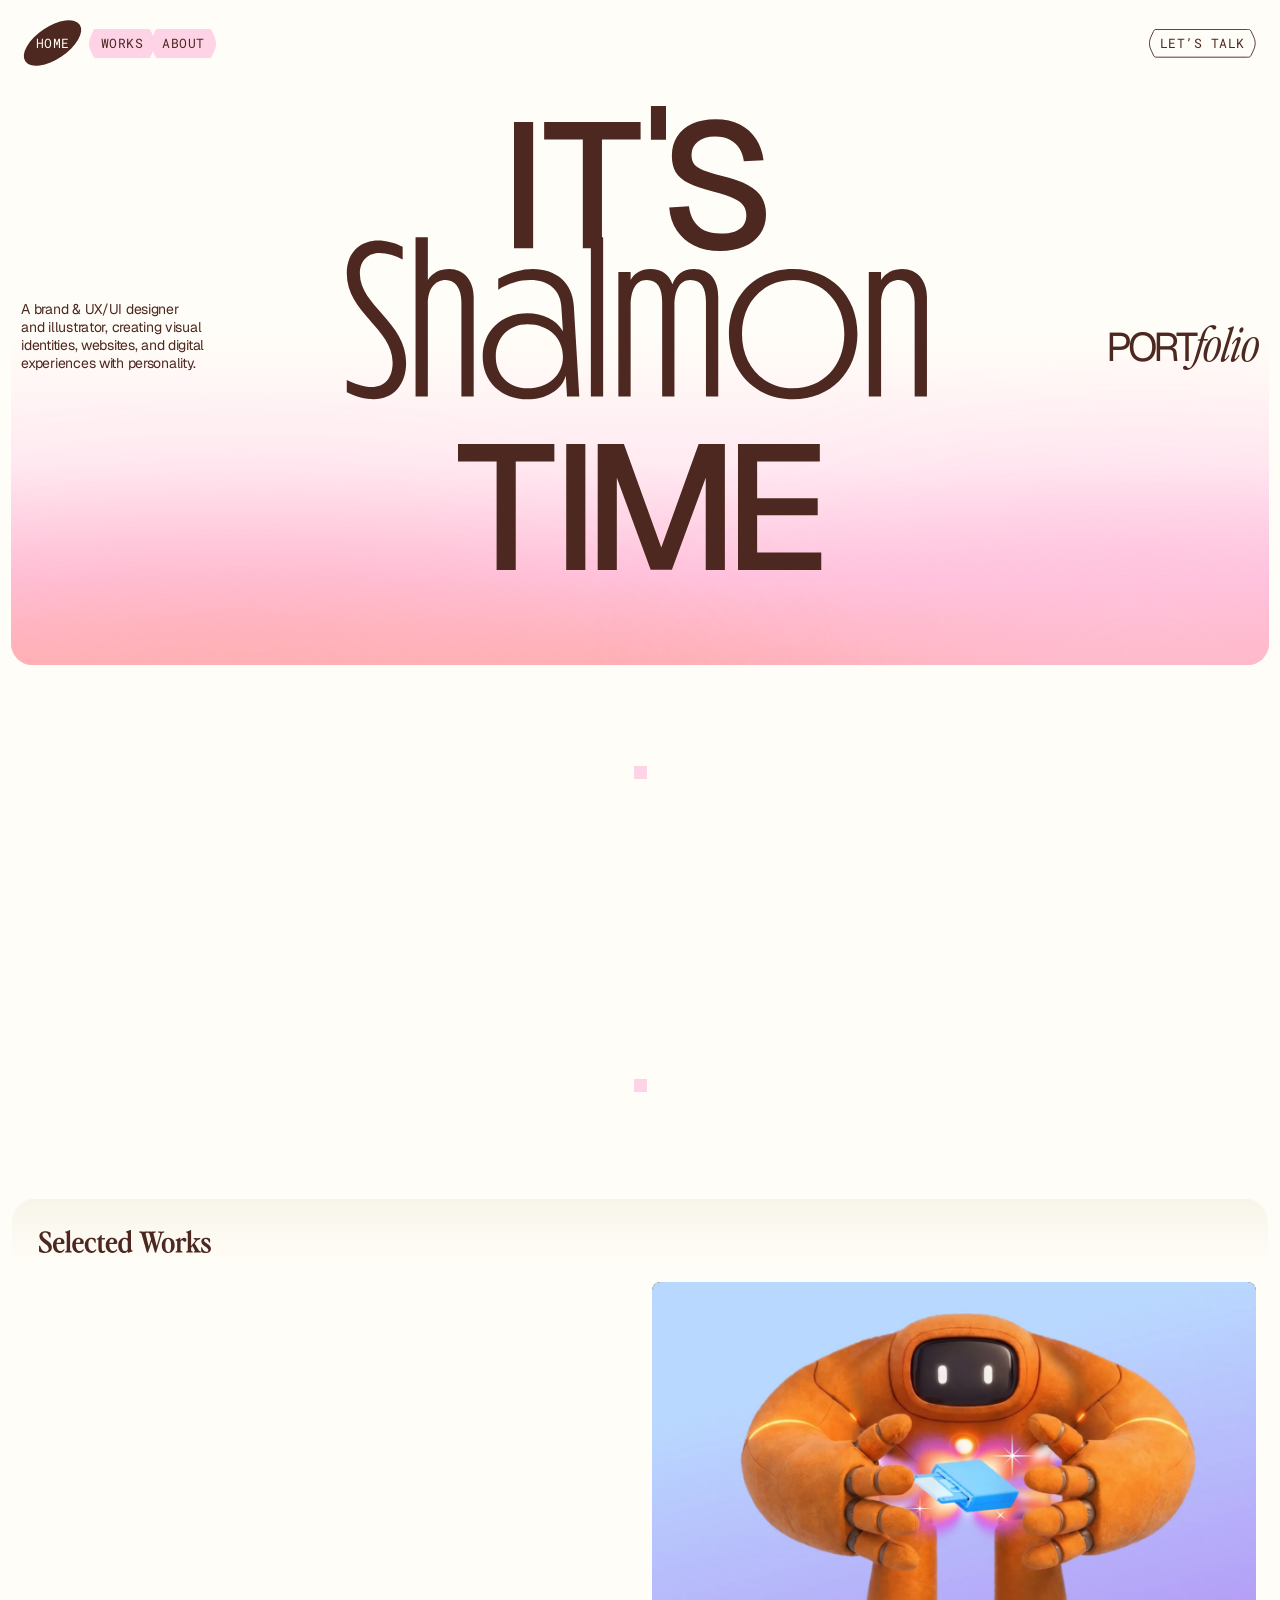
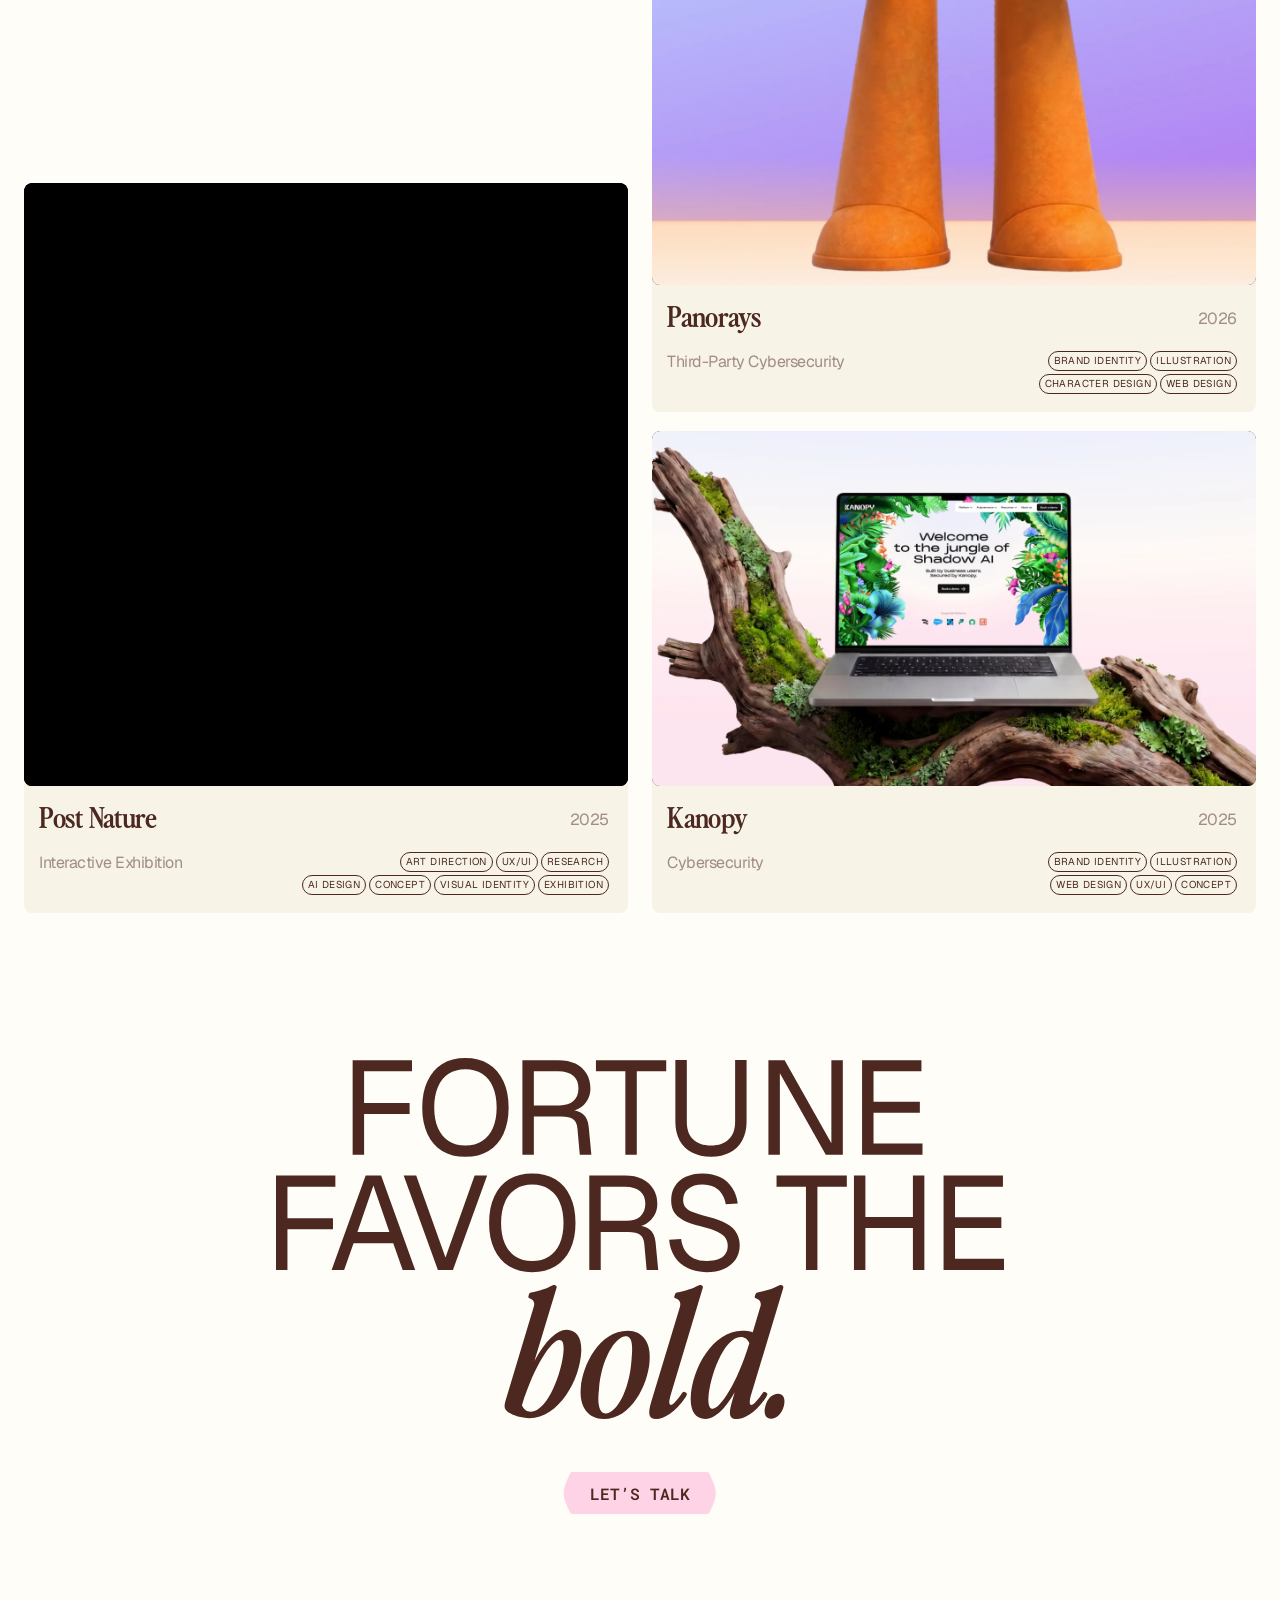
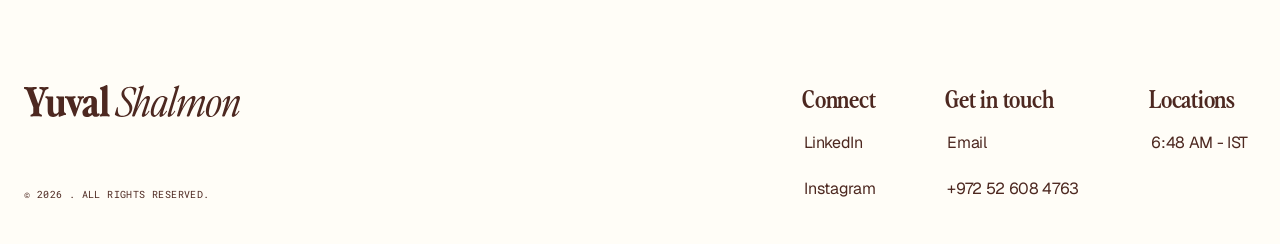
==== commit c7411de8: "Phone QA round 4: Let's talk opens email (no dark tap state), Playground hidden for now, Kanopy dash" ====
--- a/index.html
+++ b/index.html
@@ -29,7 +29,7 @@
 try{if(/[?&]preview=off/.test(q))localStorage.removeItem(k);else if(/[?&]preview/.test(q))localStorage.setItem(k,'1');p=localStorage.getItem(k)==='1';}catch(e){p=/[?&]preview(?!=off)/.test(q);}
 if(!p&&matchMedia('(max-width: 760px)').matches)d.classList.add('gate');})();
 </script>
-<link rel="stylesheet" href="/css/style.css?v=3376d6ca">
+<link rel="stylesheet" href="/css/style.css?v=211479ee">
 </head>
 <body>
 <div class="gate-screen" role="dialog" aria-label="Mobile version coming soon">
@@ -43,7 +43,6 @@
     <a class="nav__home" href="/" aria-current="page">home</a>
     <a class="pill" href="/#works">works</a>
     <a class="pill" href="/about/">about</a>
-    <a class="pill pill--md" href="#playground">Playground</a>
   </div>
   <a class="talk" href="#contact"><span>Let’s talk</span></a>
   <button class="menu-btn" type="button" aria-expanded="false" aria-controls="mnav"><span class="menu-btn__open">menu</span><span class="menu-btn__close">close</span></button>
@@ -53,7 +52,6 @@
     <li><a class="mnav__pill" href="/" aria-current="page">home</a></li>
     <li><a class="mnav__pill" href="/#works">works</a></li>
     <li><a class="mnav__pill" href="/about/">about</a></li>
-    <li><a class="mnav__pill" href="#playground">playground</a></li>
     <li><a class="mnav__pill mnav__pill--talk" href="#contact">let’s talk</a></li>
   </ul>
   <div class="mnav__foot">
@@ -133,17 +131,11 @@
   </div>
 </section>
 
-<section class="banner-wrap" id="playground">
-  <div class="banner reveal">
-    <img class="banner__bg" src="/assets/img/banner.webp?v=f124410d" width="1241" height="203" alt="" loading="lazy">
-    <p class="banner__text">A little bit of <span class="serif-i">everything</span></p>
-    <a class="banner__btn" data-magnetic href="#playground">go to Playground</a>
-  </div>
-</section>
+
 
 <div class="endzone"><section class="cta reveal">
   <h2 class="cta__title"><span class="sr-only">Fortune favors the bold.</span><img src="/assets/svg/cta-bold.svg?v=590a223b" width="820" height="407" alt=""></h2>
-  <a class="cta__btn" href="#contact">Let’s talk</a>
+  <a class="cta__btn" href="mailto:yuvalshalmon.sk@gmail.com">Let’s talk</a>
 </section>
 <footer class="footer" id="contact">
   <div class="footer__brand">
--- a/css/style.css
+++ b/css/style.css
@@ -1340,39 +1340,24 @@
   /* line art: two large clusters running off both edges */
   .case .k-lineart { padding: 0 !important; margin: calc(-28 * var(--m)) 0 calc(20 * var(--m)) !important; }
   .k-lineart img { display: block; width: 100%; height: auto; }
-  /* dashboard rebuilt as live UI */
-  .kd { width: 100%; box-sizing: border-box; padding: calc(30 * var(--m)) calc(14 * var(--m)) calc(16 * var(--m)); border-radius: var(--r); background: linear-gradient(180deg, #fffef9 0%, #fdfaf1 100%); border: 1px solid #f1ede2; color: #1f1f24; font-family: var(--sans); }
-  .kd-title { display: block; width: calc(190 * var(--m)); height: auto; margin: 0 auto; }
-  .kd-lead { margin: calc(10 * var(--m)) auto 0; max-width: calc(320 * var(--m)); text-align: center; font: 400 calc(14 * var(--m)) / 1.4 var(--sans); color: #2a2a30; }
-  .kd-tabs { display: flex; justify-content: center; gap: calc(14 * var(--m)); margin: calc(18 * var(--m)) 0 calc(22 * var(--m)); }
-  .kd-tabs span { width: calc(92 * var(--m)); padding-bottom: calc(7 * var(--m)); text-align: center; border-bottom: 2px solid #c9c9cf; font: 400 calc(14 * var(--m)) / 1 var(--sans); color: #6b6b74; }
-  .kd-tabs .is-on { color: #1f1f24; font-weight: 500; border-image: linear-gradient(90deg, #8f7cf0 50%, #c9c9cf 50%) 1; }
-  .kd-card { background: #fff; border: 1px solid #ecebf3; border-radius: calc(8 * var(--m)); box-shadow: 0 6px 18px -10px rgba(40,30,60,.18); }
-  .kd-table { overflow: hidden; margin-bottom: calc(10 * var(--m)); }
-  .kd-tr { display: grid; grid-template-columns: calc(70 * var(--m)) 1fr calc(70 * var(--m)); align-items: center; gap: calc(8 * var(--m)); padding: calc(8 * var(--m)) calc(10 * var(--m)); border-top: 1px solid #f0eff5; font: 400 calc(12.5 * var(--m)) / 1.3 var(--sans); }
-  .kd-tr > span:last-child { text-align: right; font-variant-numeric: tabular-nums; }
-  .kd-th { white-space: nowrap; border-top: 0; background: #e9e6fb; font-weight: 600; font-size: calc(11.5 * var(--m)); color: #3b3b45; }
-  .kd-pill { justify-self: start; padding: calc(4 * var(--m)) calc(9 * var(--m)); border-radius: calc(5 * var(--m)); font: 500 calc(11.5 * var(--m)) / 1 var(--sans); }
-  .kd-pill--high { background: #fde7e5; color: #e2563f; }
-  .kd-pill--med { background: #fdf1db; color: #e79a1e; }
-  .kd-pill--low { background: #ececf0; color: #6b6b74; }
-  .kd-pair { display: grid; grid-template-columns: 1fr 1fr; gap: calc(10 * var(--m)); align-items: start; }
-  .kd-col { display: flex; flex-direction: column; gap: calc(10 * var(--m)); }
-  .kd-total, .kd-gb, .kd-assets { padding: calc(11 * var(--m)); }
-  .kd-k { margin: 0; display: flex; align-items: center; gap: 6px; font: 500 calc(11.5 * var(--m)) / 1.2 var(--sans); color: #3b3b45; }
-  .kd-k i { font-style: normal; font-size: calc(11 * var(--m)); }
-  .kd-k--s { margin-top: calc(6 * var(--m)); font-weight: 400; font-size: calc(10 * var(--m)); color: #77777f; }
-  .kd-big { margin: calc(4 * var(--m)) 0 0; font: 500 calc(22 * var(--m)) / 1.1 var(--sans); letter-spacing: -0.02em; }
-  .kd-big em { font: 500 calc(10 * var(--m)) / 1 var(--sans); color: #e2563f; font-style: normal; letter-spacing: 0; }
-  .kd-bar { display: grid; grid-template-columns: calc(40 * var(--m)) 1fr auto; align-items: center; gap: 5px; margin-top: calc(5 * var(--m)); font: 400 calc(9.5 * var(--m)) / 1 var(--sans); color: #55555d; }
-  .kd-bar b { height: calc(6 * var(--m)); background: #f3f2f6; border-radius: 2px; overflow: hidden; }
-  .kd-bar b i { display: block; height: 100%; min-width: 2px; }
-  .kd-b--critical { background: #c9c9cf; } .kd-b--high { background: #e2563f; } .kd-b--medium { background: #f2a01e; } .kd-b--low { background: #55556a; } .kd-b--info { background: #c9c9cf; }
-  .kd-gb svg { display: block; width: 100%; height: calc(28 * var(--m)); margin-top: calc(6 * var(--m)); }
-  .kd-donut { display: flex; flex-direction: column; gap: calc(8 * var(--m)); margin-top: calc(8 * var(--m)); }
-  .kd-donut svg { width: calc(54 * var(--m)); height: calc(54 * var(--m)); }
-  .kd-donut ul { margin: 0; padding: 0; list-style: none; display: grid; gap: calc(4 * var(--m)); font: 400 calc(10 * var(--m)) / 1.2 var(--sans); color: #3b3b45; }
-  .kd-donut li { display: flex; align-items: center; gap: 5px; }
-  .kd-donut li i { width: 7px; height: 7px; border-radius: 50%; flex: none; }
-  .kd-donut li b { margin-left: auto; font-weight: 500; }
-}
+}
+
+/* ================= Phone QA round 4 ================= */
+@media (max-width: 760px) {
+  /* "10 Plants. 7 Stages Each." centred */
+  .pc-intro { text-align: center; }
+  .pc-intro h3 img { margin: 0 auto; }
+  /* storyboard: the kiosk screen centred in the black box */
+  .case .sb > video.overlay { left: calc(68.25 * var(--m)) !important; }
+}
+/* touch screens: no dark "hover" state left on the Let's talk button after a tap */
+@media (hover: none) {
+  .cta__btn:hover { color: var(--brown); }
+  .cta__btn--dark:hover { color: var(--cream); }
+  .cta__btn:hover::after { opacity: 0; }
+}
+@media (hover: none) and (max-width: 760px) { .cta__btn:hover, .cta__btn--dark:hover { color: var(--brown); } }
+@media (max-width: 760px) {
+  .case--cut .row--tiles > .stack.is-art { width: calc(100% + 8 * var(--m)) !important; margin: 0 calc(-4 * var(--m)); }
+  .case--cut .row--tiles[data-y="12664"] { margin-top: calc(40 * var(--m)) !important; }
+}
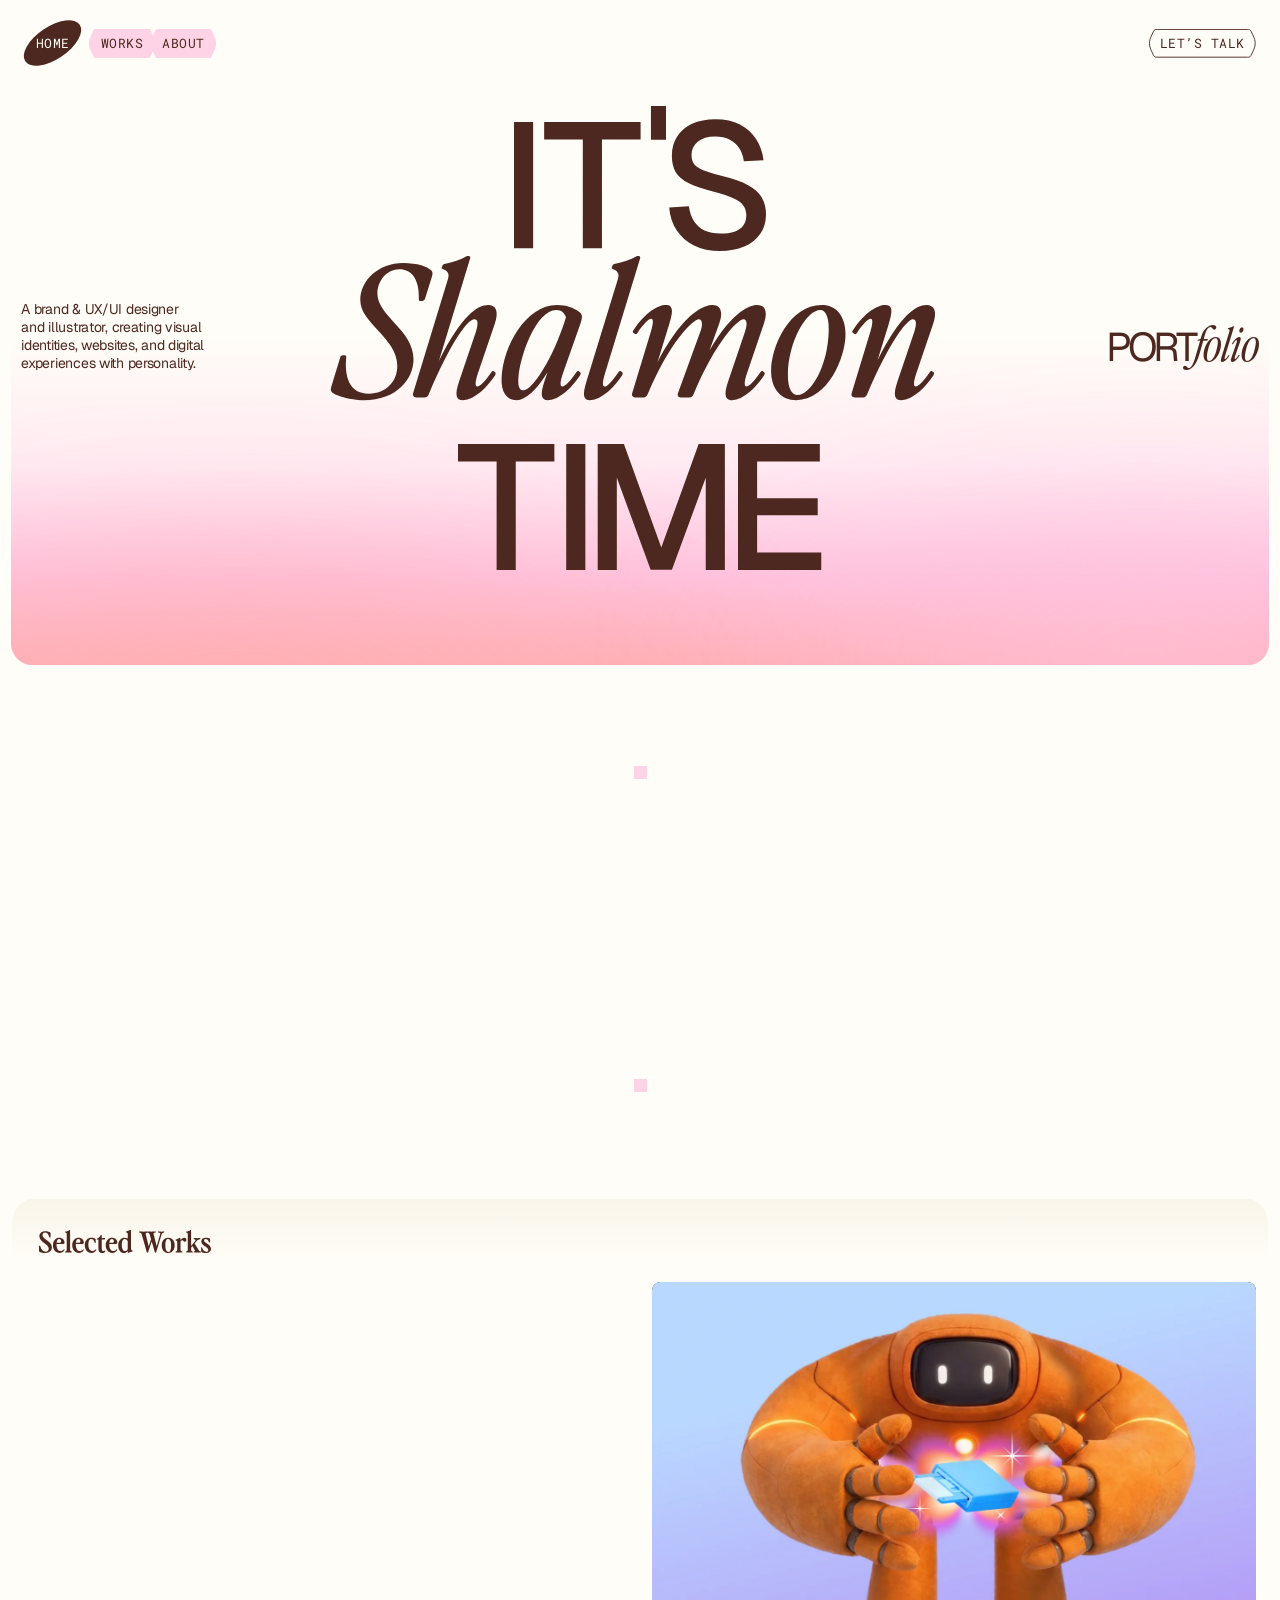
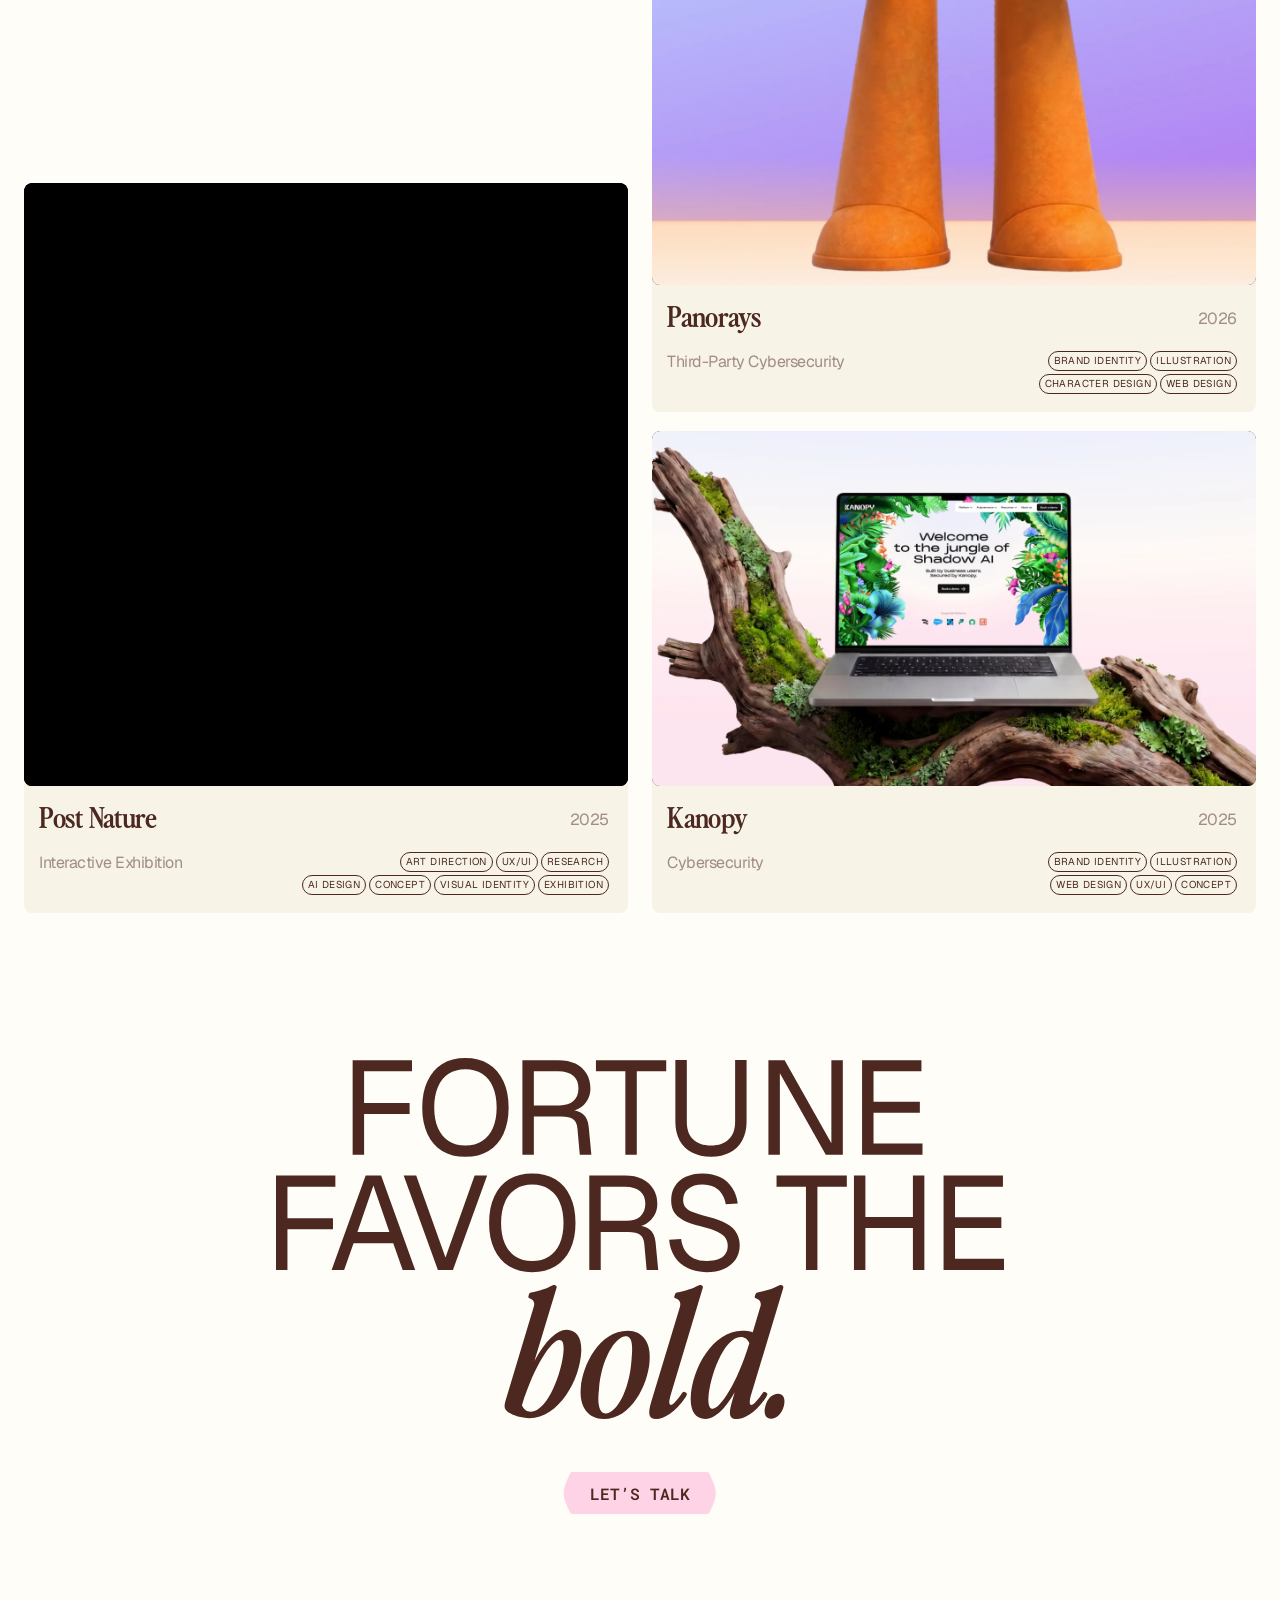
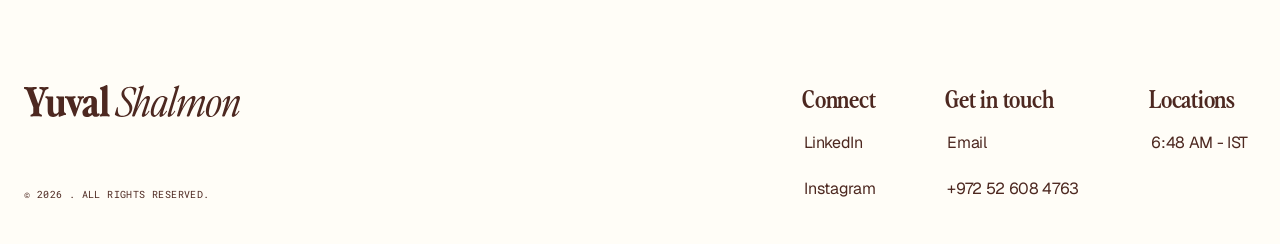
==== commit 4bde7348: "Mobile site live: remove the temporary 'mobile version on its way' screen; Act reliefs no longer mak" ====
--- a/index.html
+++ b/index.html
@@ -22,22 +22,9 @@
    24px side margins and every proportion stay exactly as in the design. */
 (function(){var d=document.documentElement;function f(){d.style.setProperty('--z',Math.max(1,d.clientWidth/1440));}f();addEventListener('resize',f);})();
 </script>
-<script>
-/* Phones: the mobile layout is still being designed, so show a short note instead.
-   Add ?preview to the address once to see the real site on a phone (and ?preview=off to undo). */
-(function(){var d=document.documentElement,k='ys-preview',q=location.search,p=false;
-try{if(/[?&]preview=off/.test(q))localStorage.removeItem(k);else if(/[?&]preview/.test(q))localStorage.setItem(k,'1');p=localStorage.getItem(k)==='1';}catch(e){p=/[?&]preview(?!=off)/.test(q);}
-if(!p&&matchMedia('(max-width: 760px)').matches)d.classList.add('gate');})();
-</script>
-<link rel="stylesheet" href="/css/style.css?v=211479ee">
+<link rel="stylesheet" href="/css/style.css?v=0815fc18">
 </head>
 <body>
-<div class="gate-screen" role="dialog" aria-label="Mobile version coming soon">
-  <img class="gate-screen__name" src="/assets/svg/footer-name.svg?v=022867fd" alt="Yuval Shalmon">
-  <p class="gate-screen__title">The mobile version<br>is <em>on its way.</em></p>
-  <p class="gate-screen__text">For now, please visit on a computer to see the full portfolio.</p>
-  <a class="gate-screen__mail" href="mailto:yuvalshalmon.sk@gmail.com">yuvalshalmon.sk@gmail.com</a>
-</div>
 <nav class="nav" aria-label="Main">
   <div class="nav__left">
     <a class="nav__home" href="/" aria-current="page">home</a>
--- a/css/style.css
+++ b/css/style.css
@@ -1361,3 +1361,5 @@
   .case--cut .row--tiles > .stack.is-art { width: calc(100% + 8 * var(--m)) !important; margin: 0 calc(-4 * var(--m)); }
   .case--cut .row--tiles[data-y="12664"] { margin-top: calc(40 * var(--m)) !important; }
 }
+/* Act reliefs on the phone: edge to edge without pushing the page 12px wider than the screen */
+@media (max-width: 760px) { .case .relief-row { margin-left: 0 !important; margin-right: 0 !important; } }
